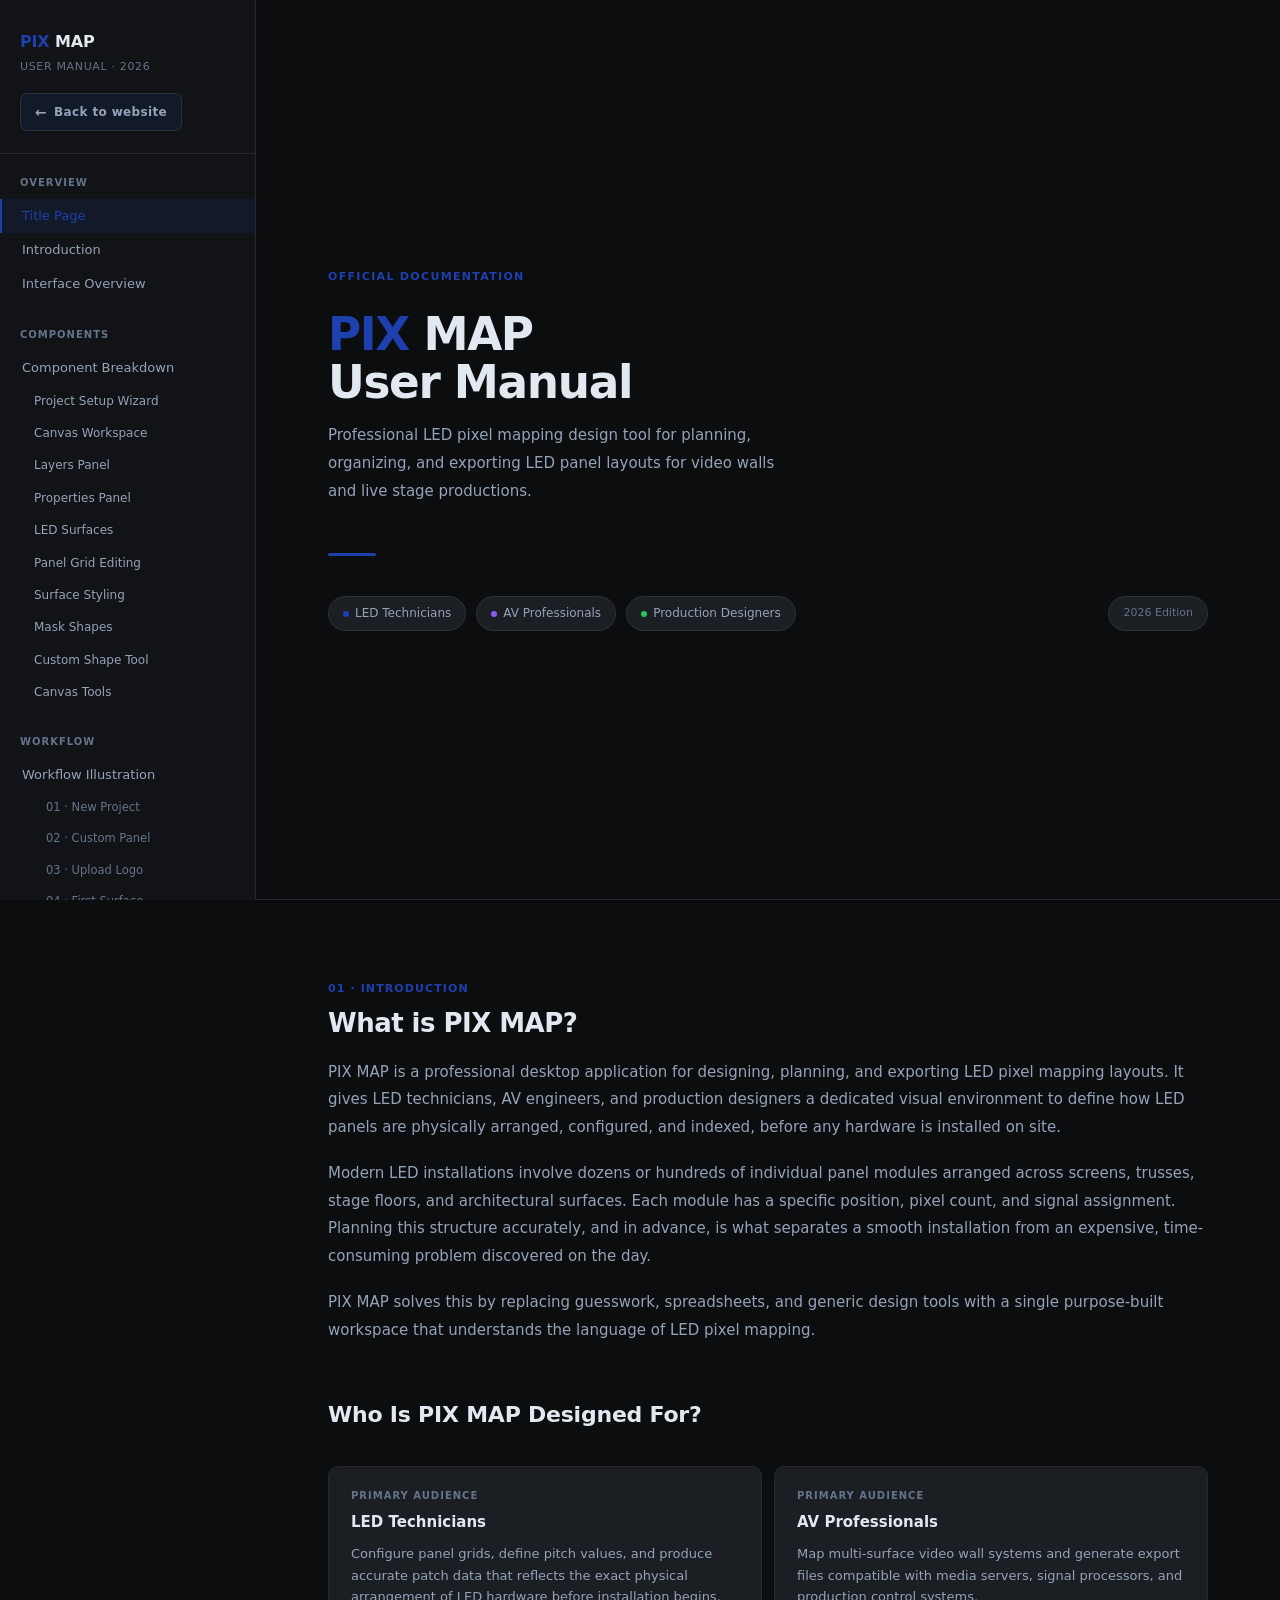
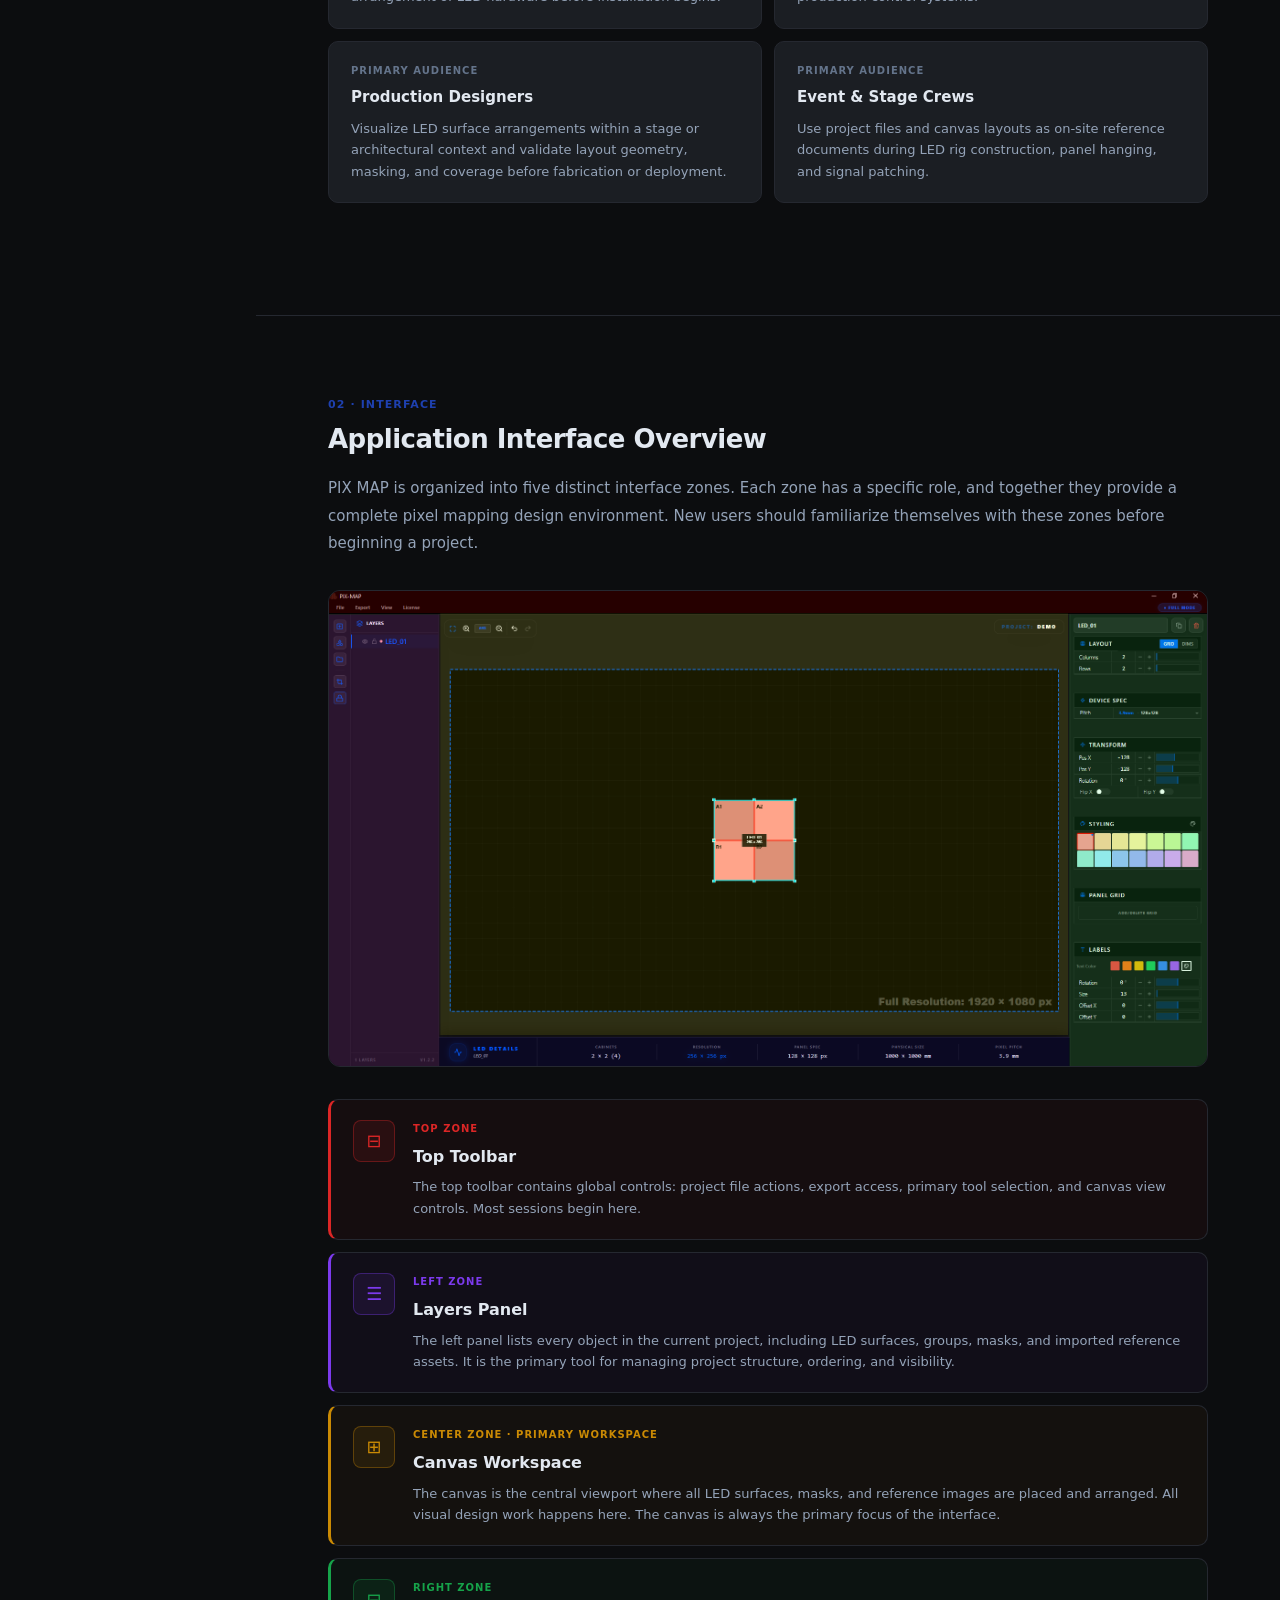
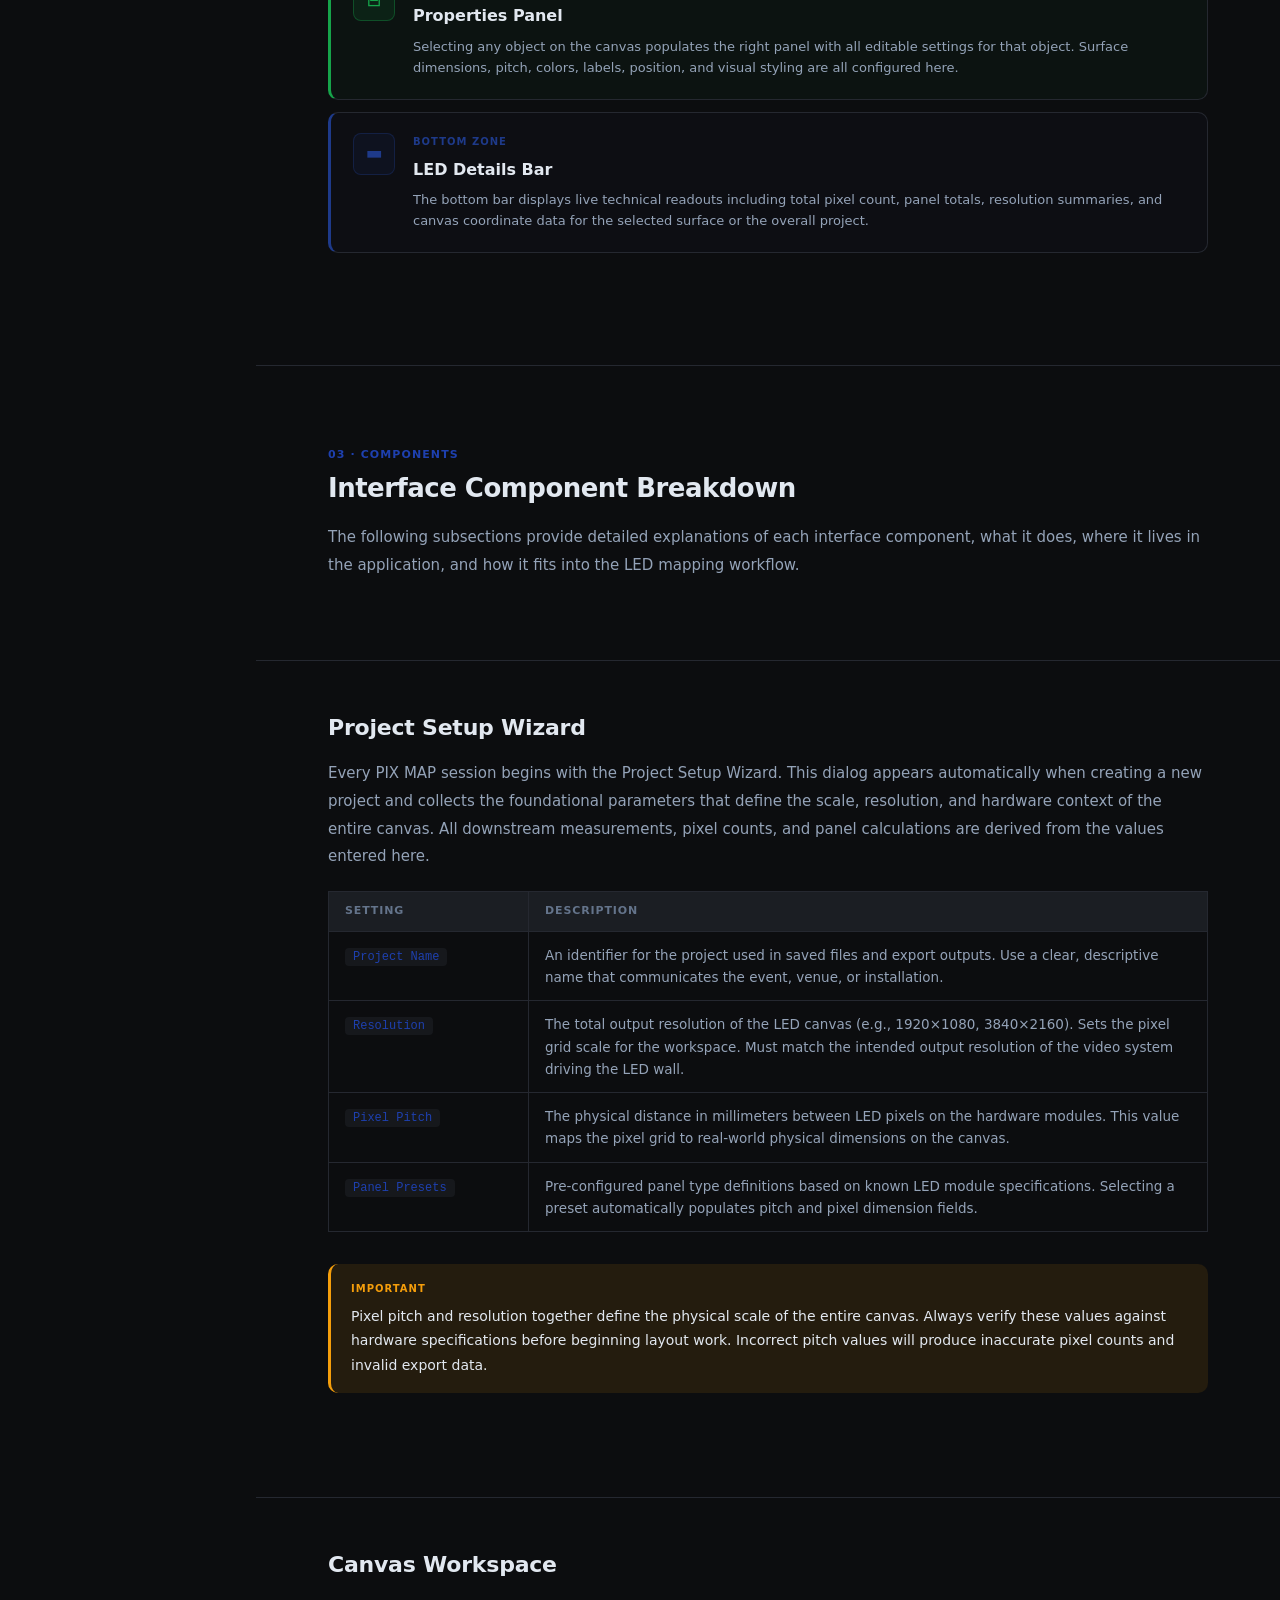
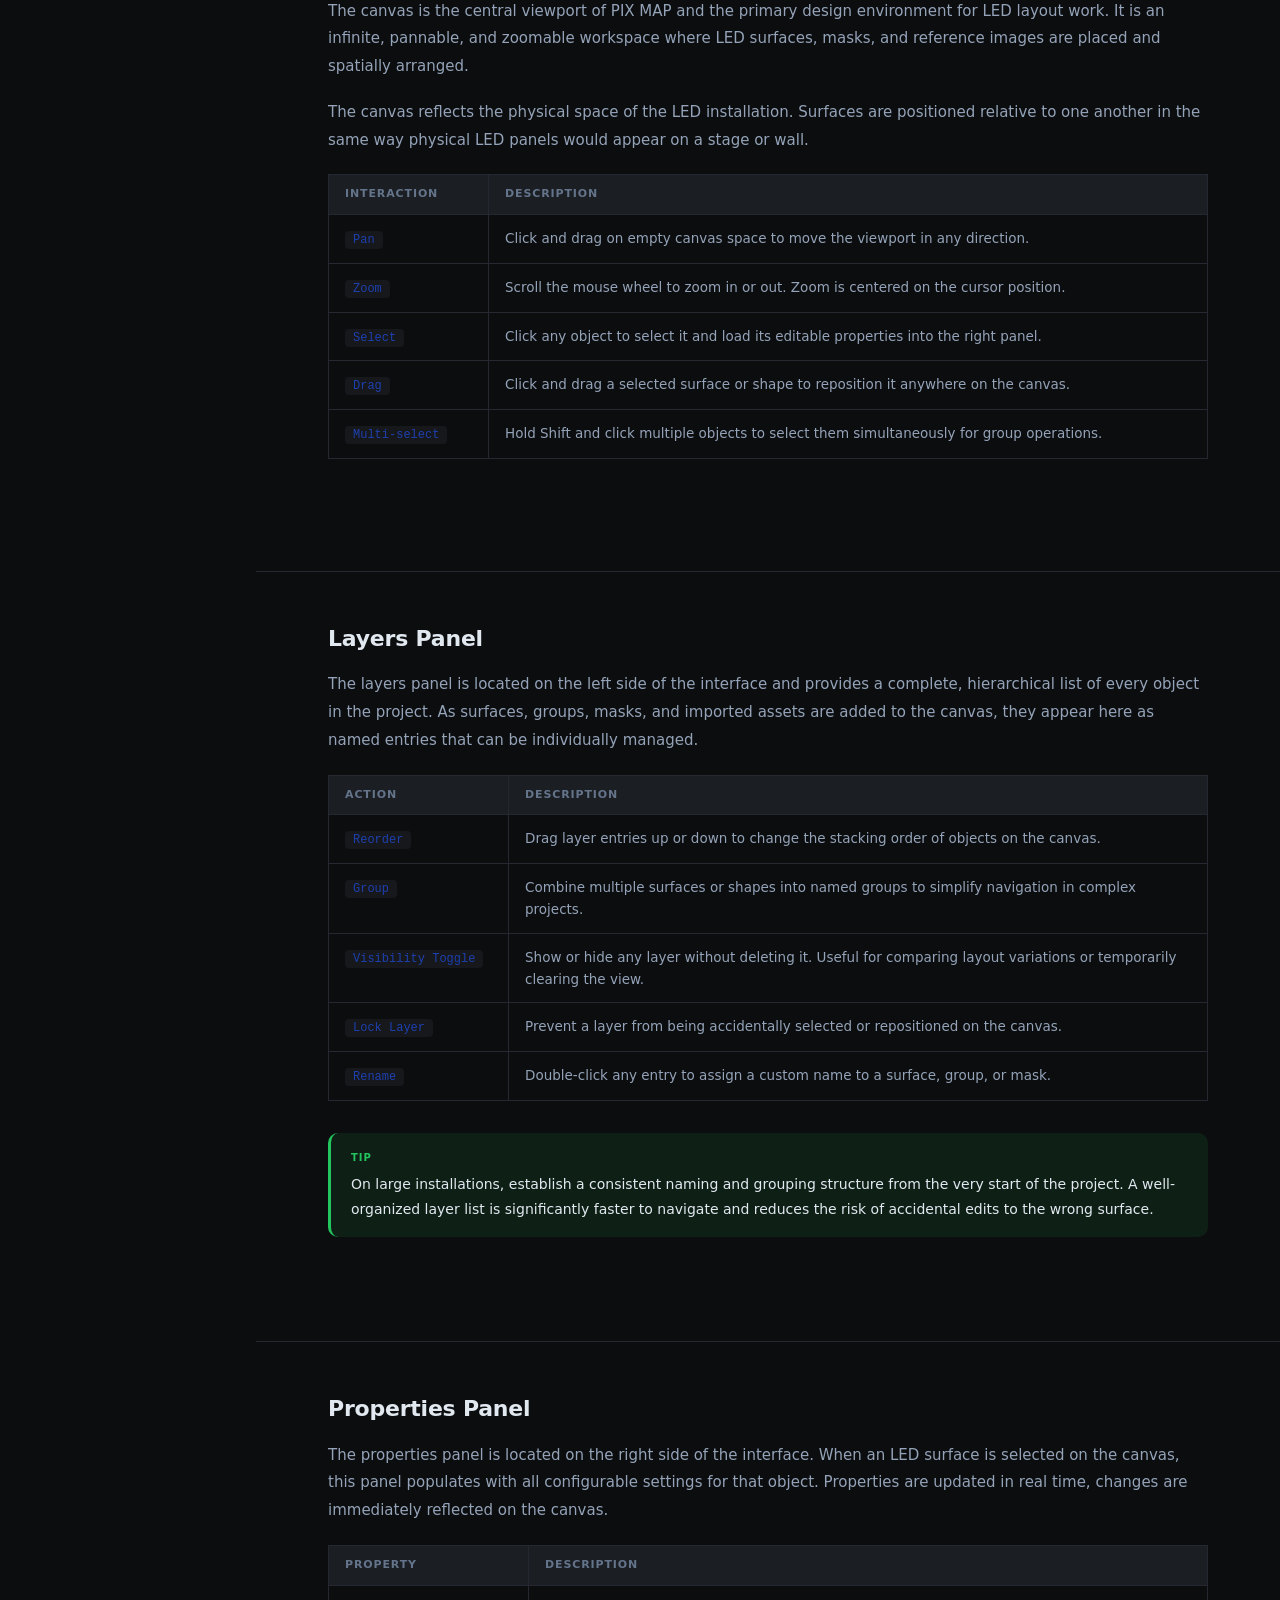
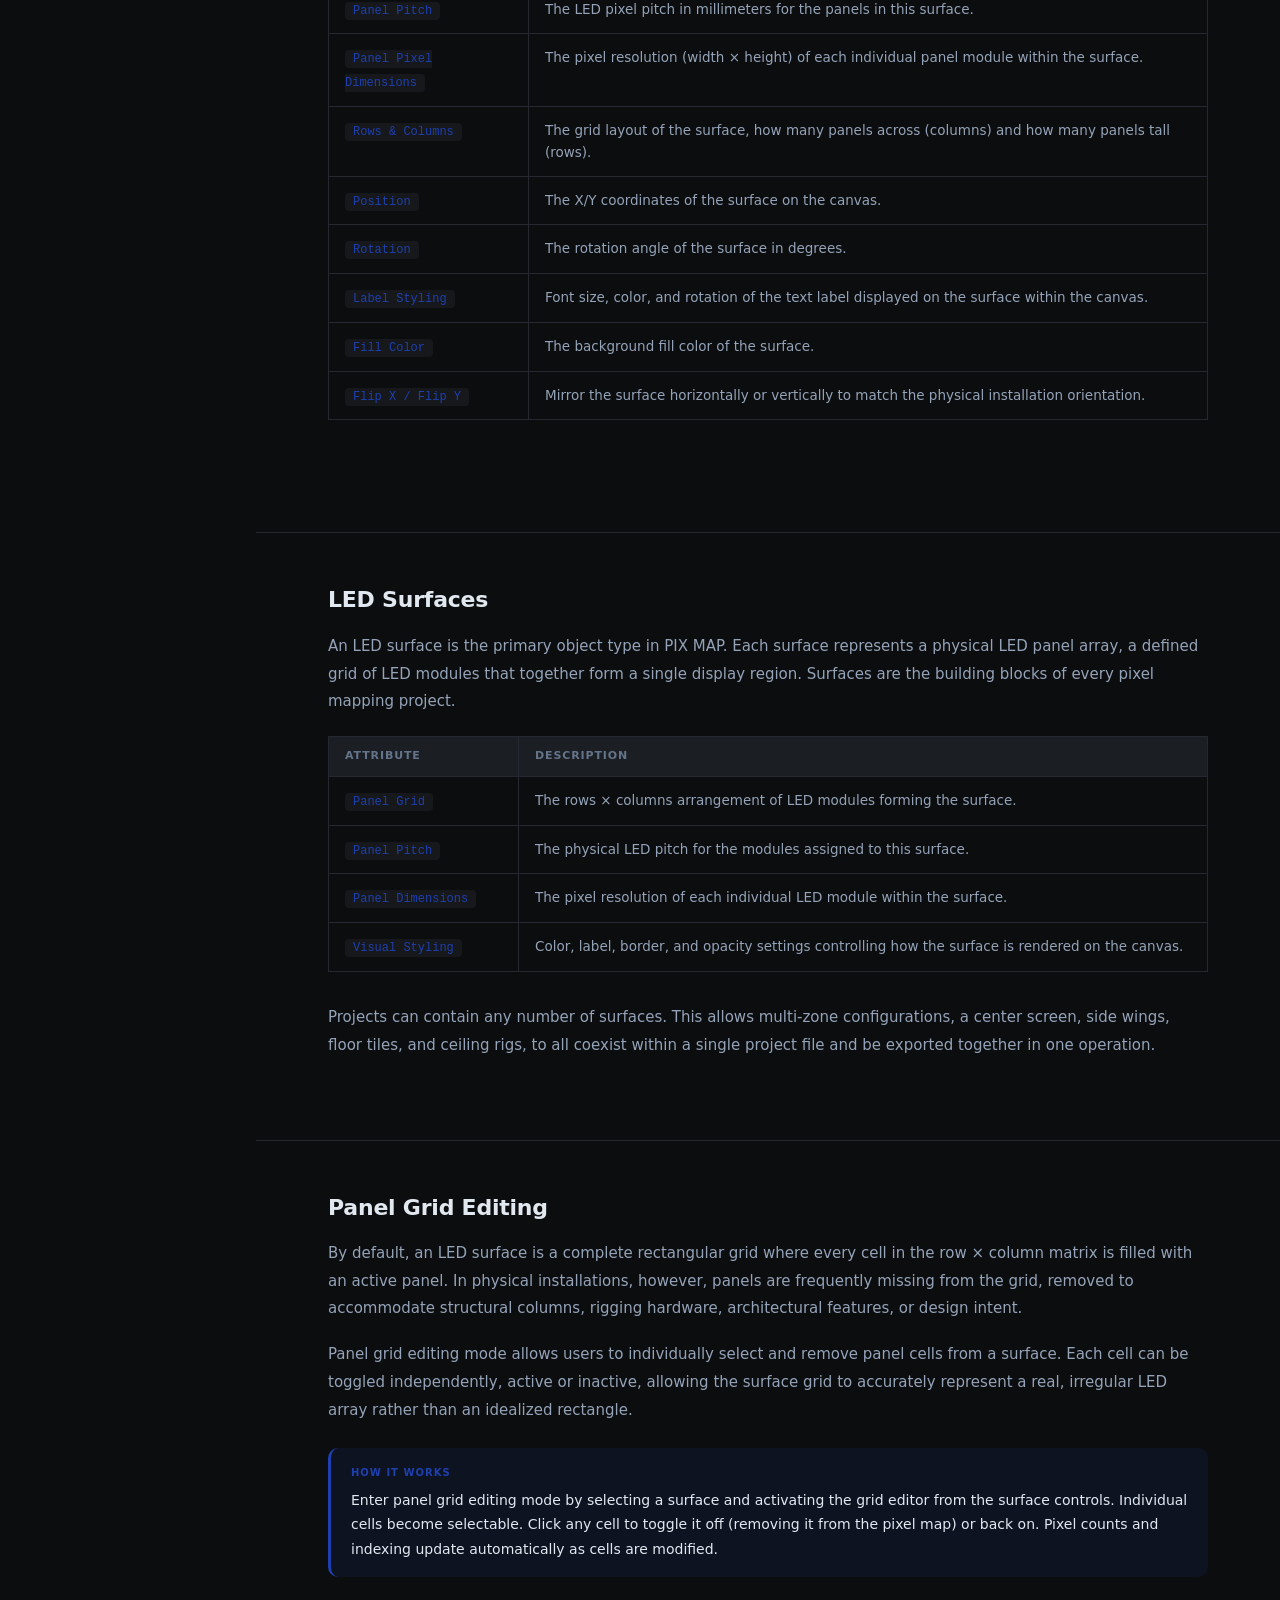
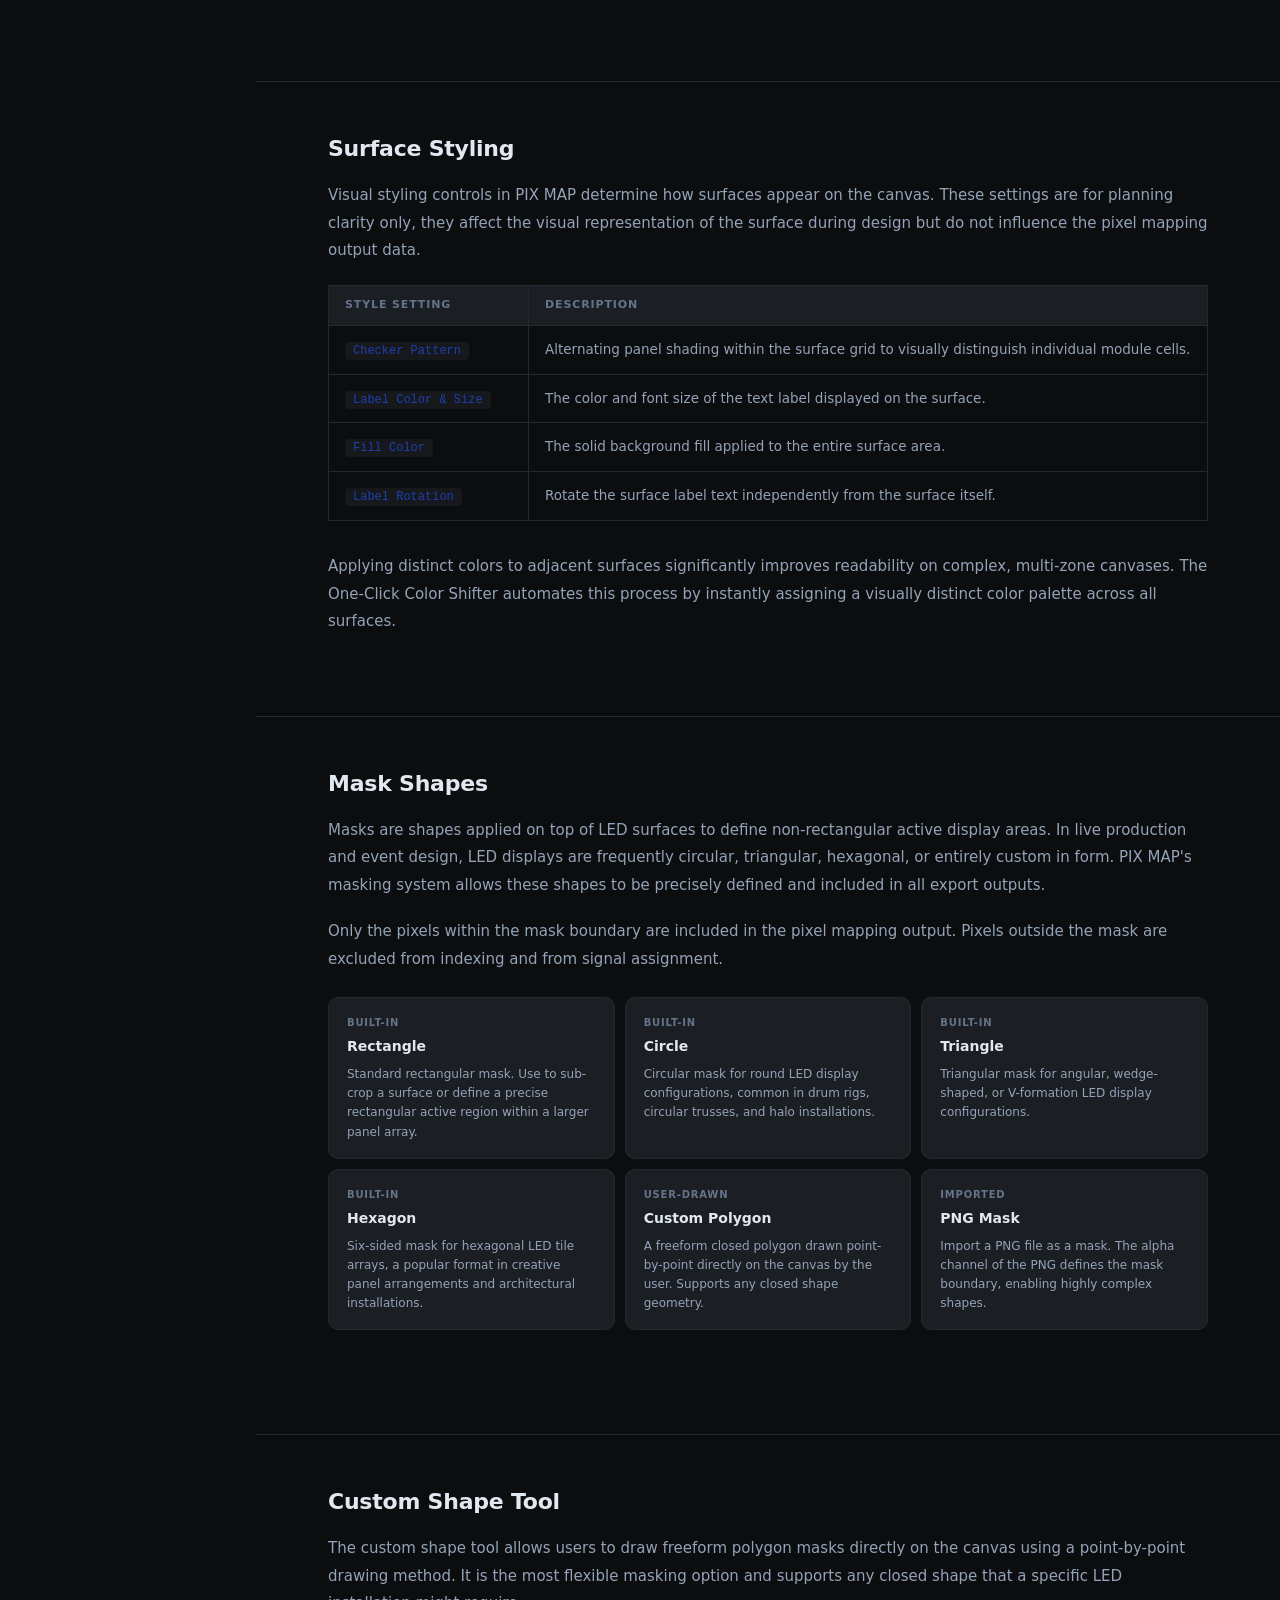
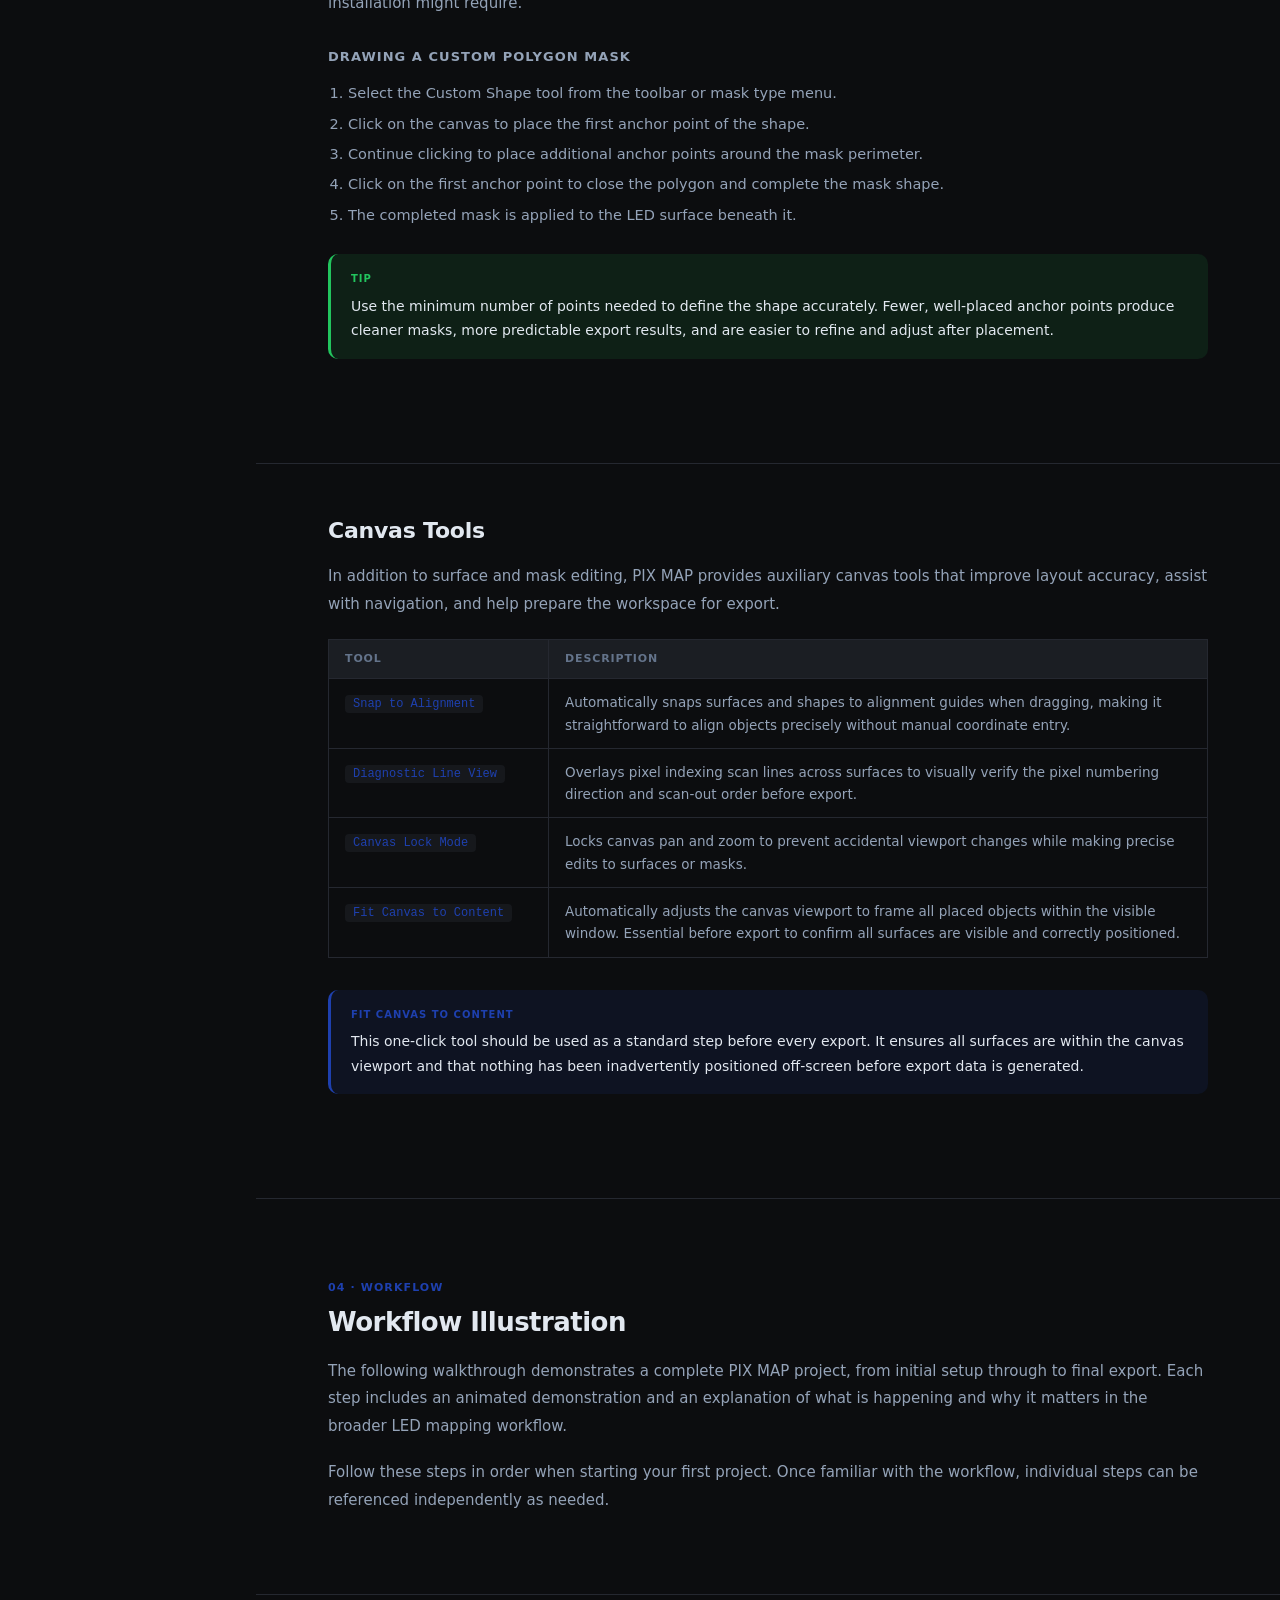
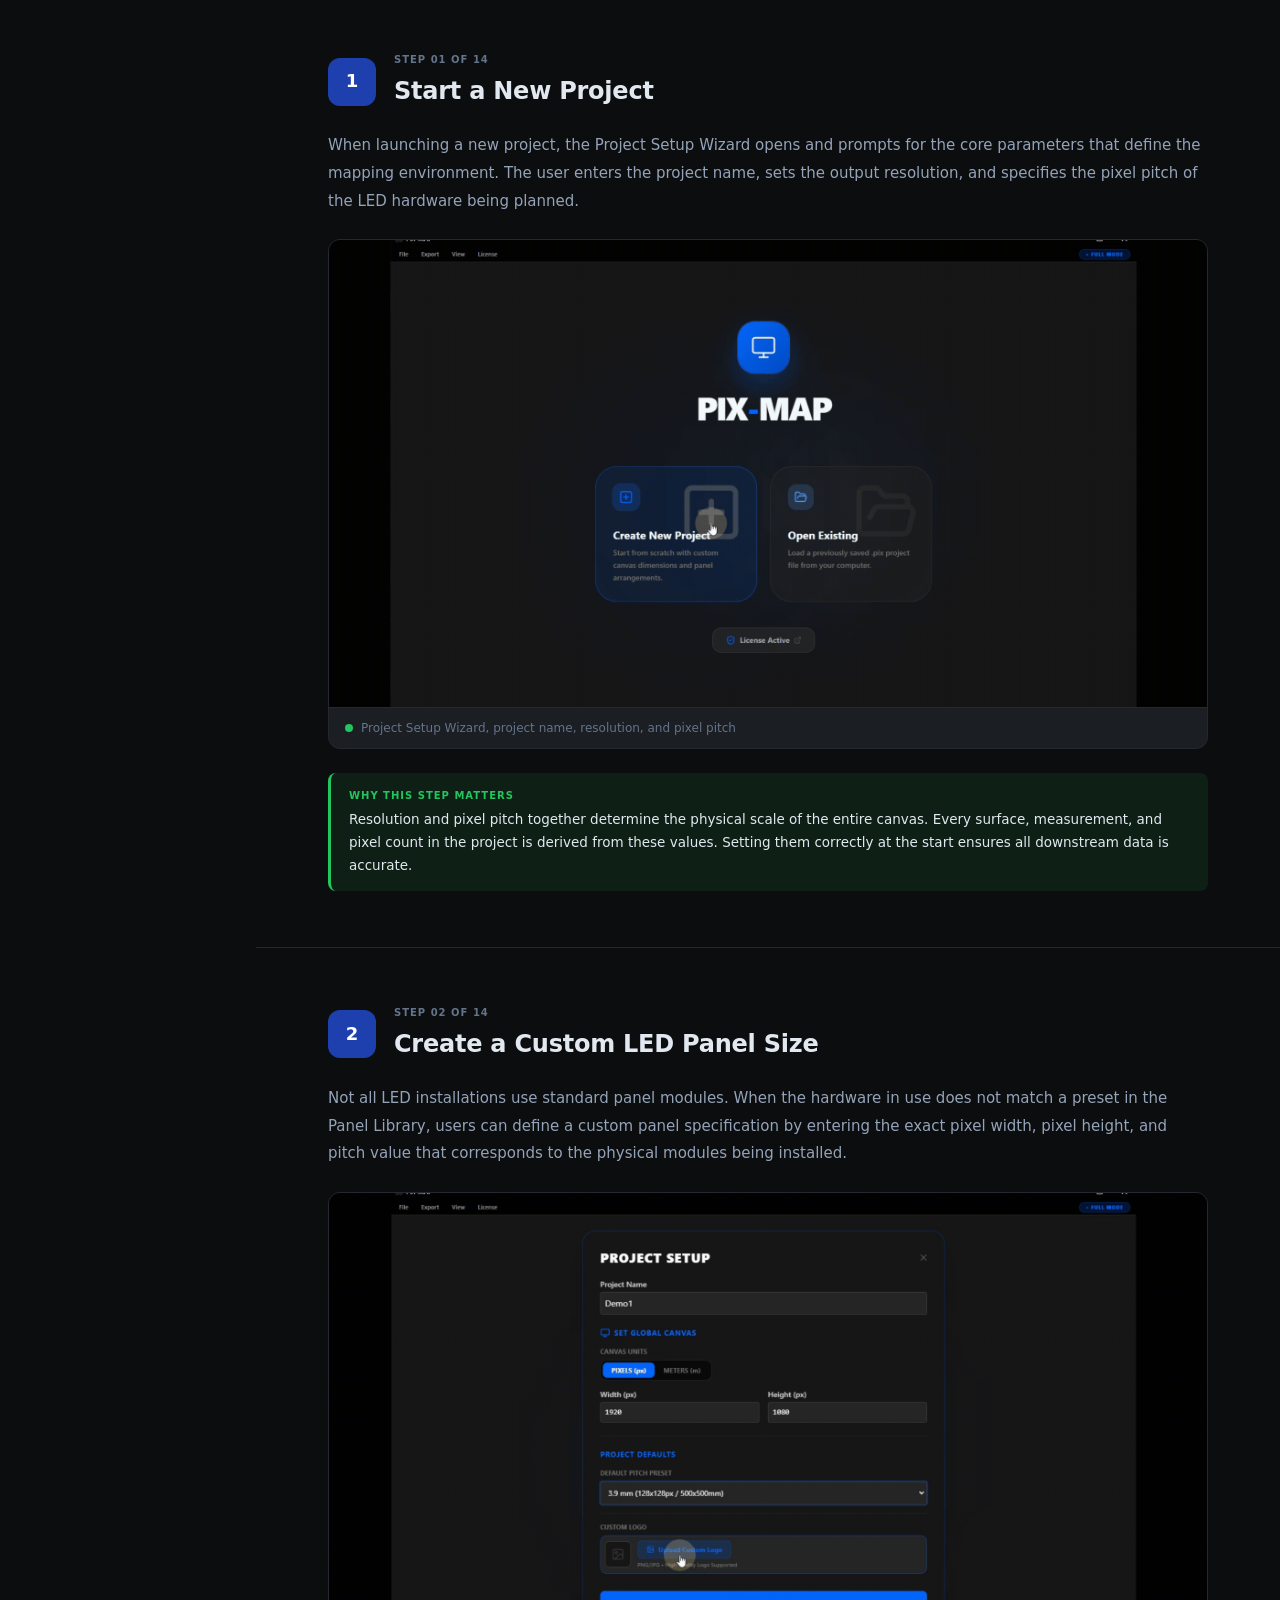
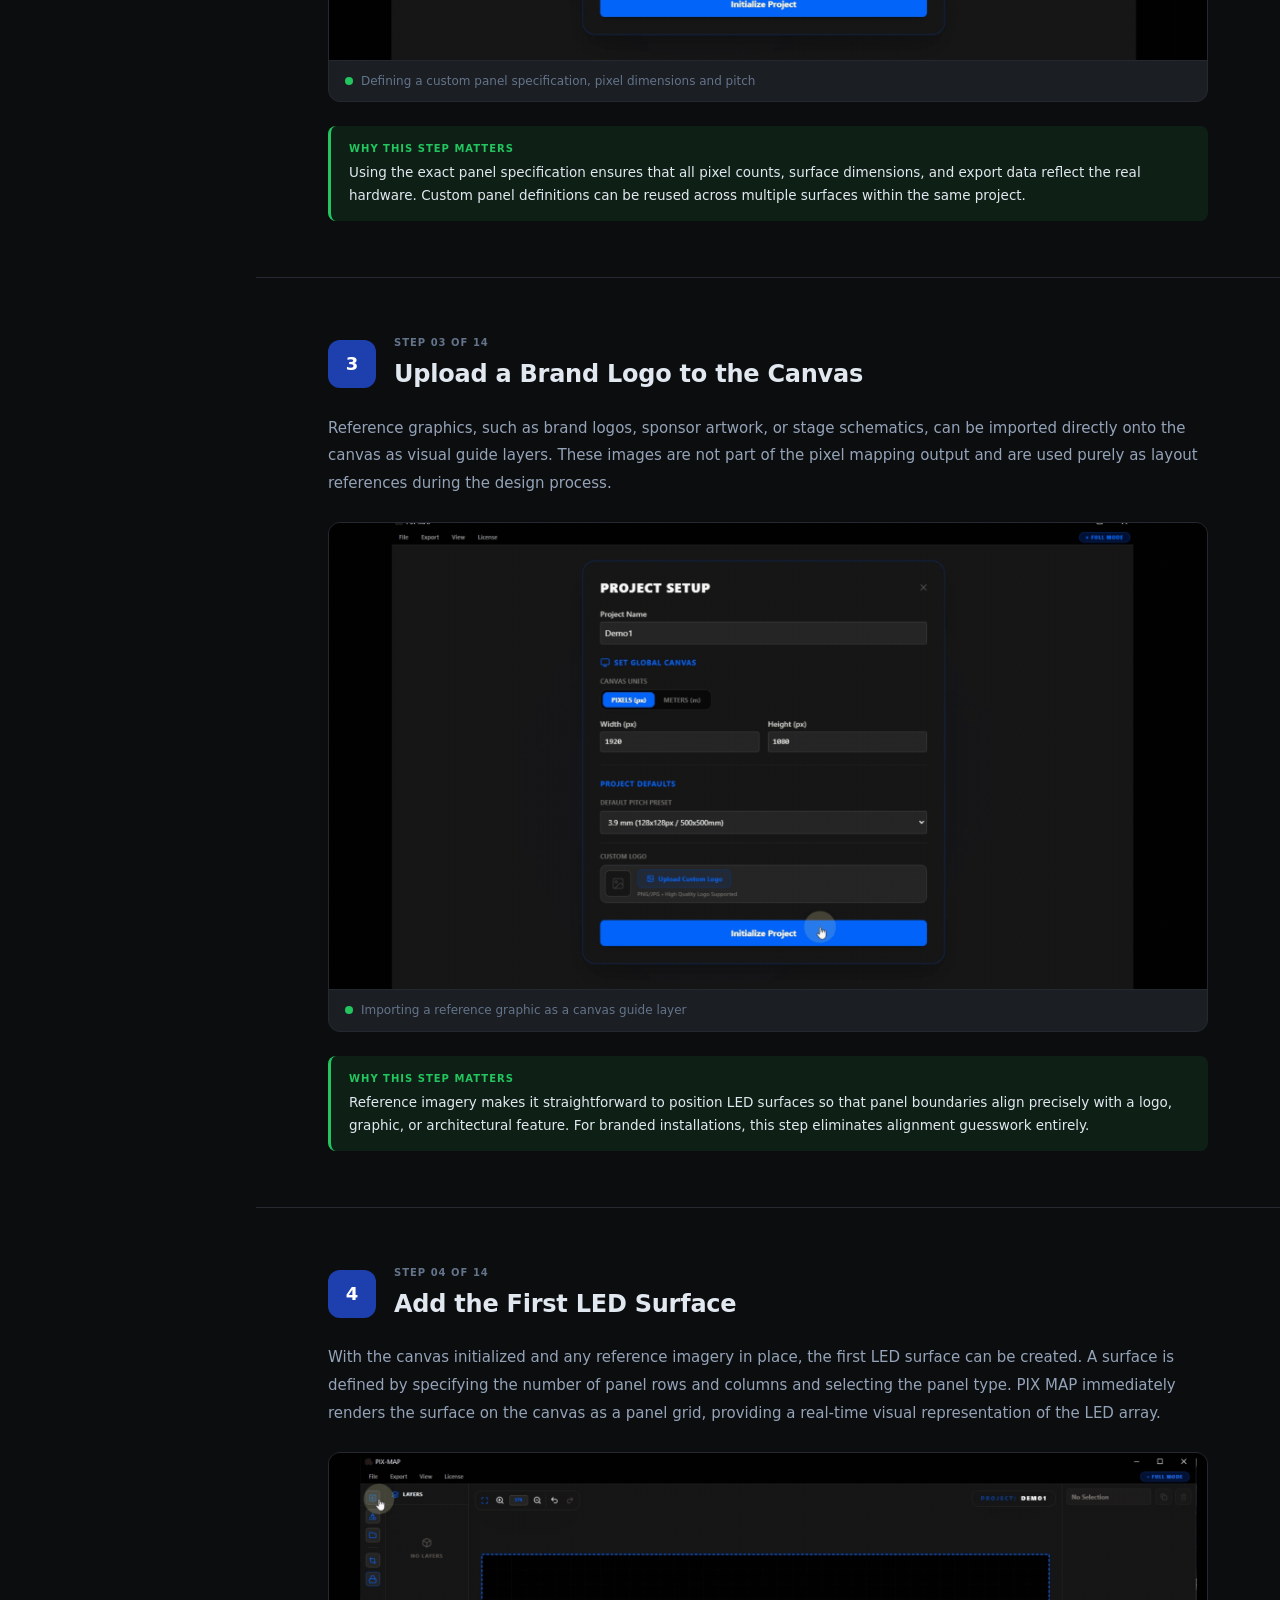
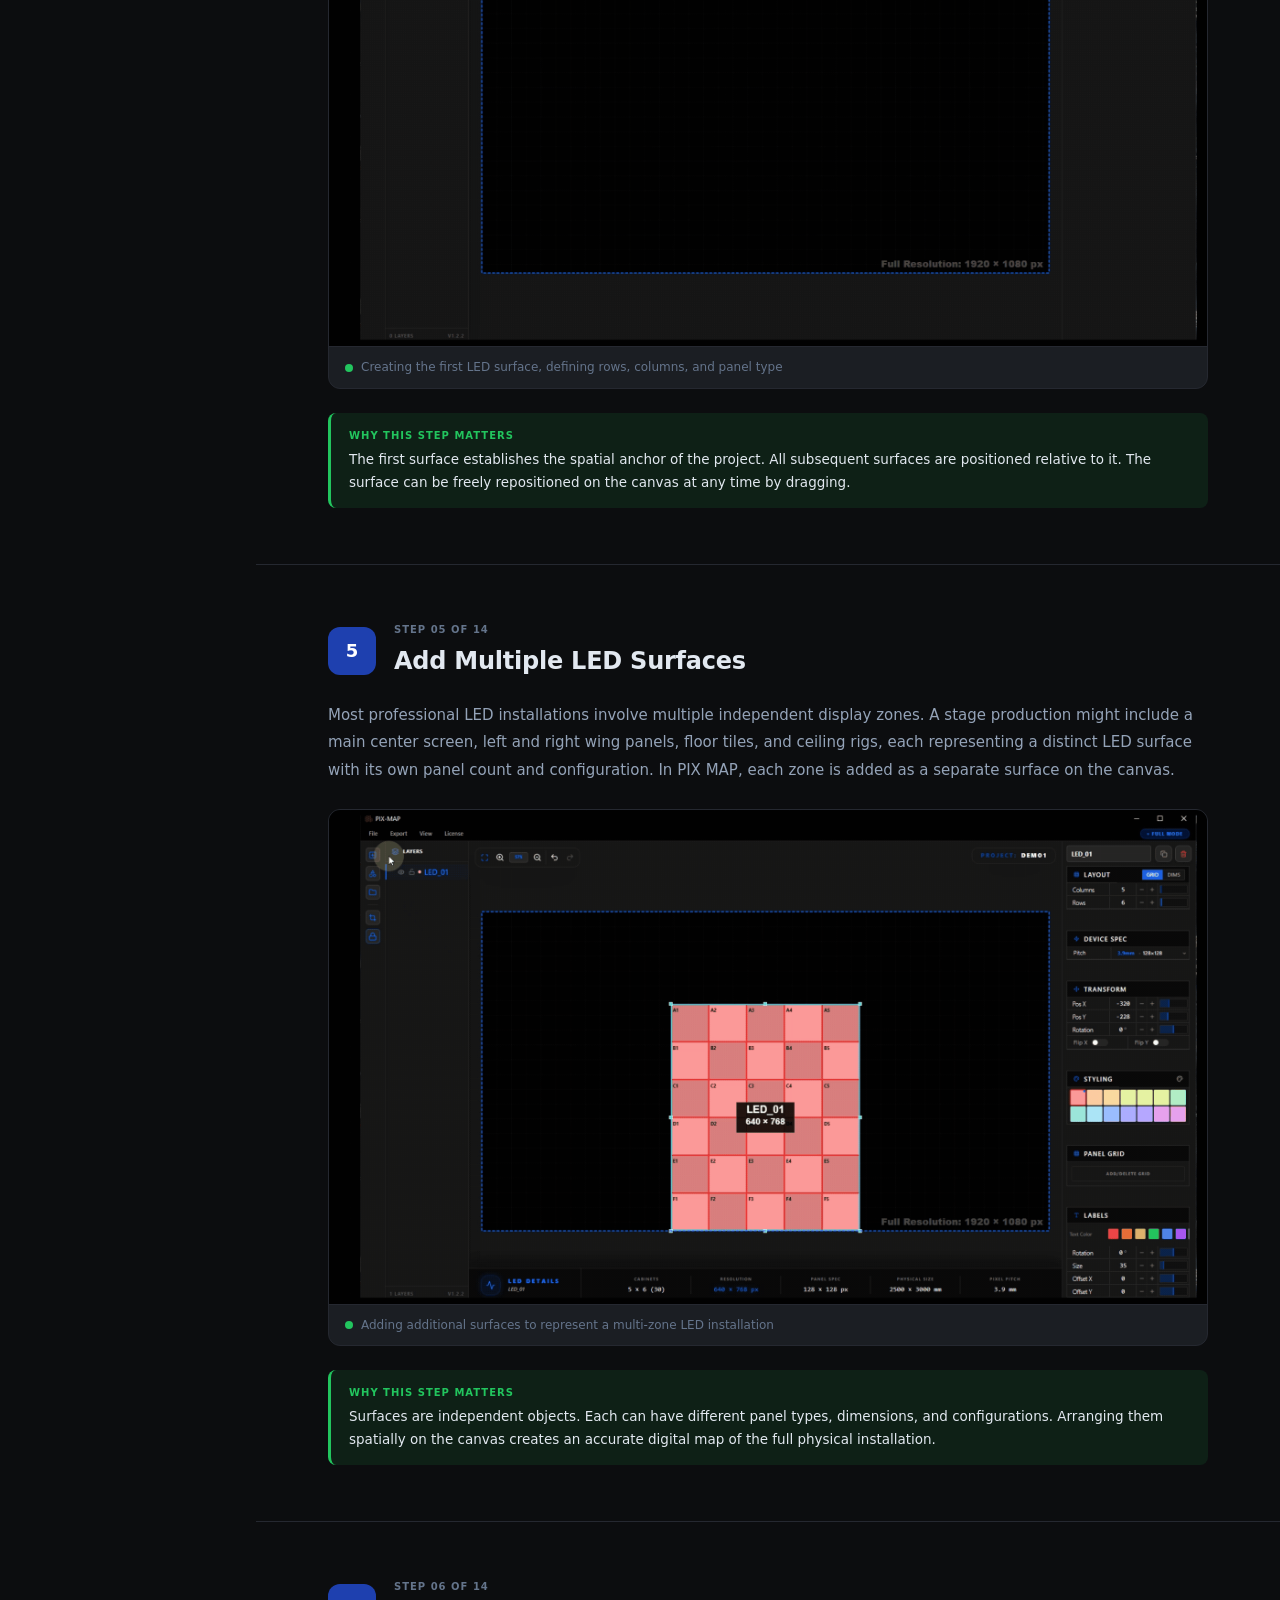
==== pages/manual/index.html @ 854cd610 "Upload pixmap website" ====
<!DOCTYPE html>
<html lang="en">
<head>
<meta charset="UTF-8" />
<meta name="viewport" content="width=device-width, initial-scale=1.0" />
<title>PIX MAP User Manual</title>
<style>

/* =============================================================
   TOKENS
   ============================================================= */
:root {
  --bg:        #0c0d0f;
  --bg2:       #111316;
  --bg3:       #16181c;
  --card:      #1b1e23;
  --border:    #252830;
  --border2:   #2e323b;
  --accent:    #1e40af;
  --accent-lo: rgba(30,64,175,.12);
  --accent-mid:rgba(30,64,175,.3);
  --green:     #22c55e;
  --green-lo:  rgba(34,197,94,.1);
  --amber:     #f59e0b;
  --amber-lo:  rgba(245,158,11,.1);
  --purple:    #8b5cf6;
  --purple-lo: rgba(139,92,246,.1);
  --text:      #e2e8f0;
  --text2:     #94a3b8;
  --text3:     #64748b;
  --radius:    10px;
  --nav-w:     256px;
  --font:      'Inter', 'Segoe UI', system-ui, sans-serif;
  --mono:      'JetBrains Mono', 'Fira Code', monospace;
}

/* =============================================================
   RESET
   ============================================================= */
*, *::before, *::after { box-sizing: border-box; margin: 0; padding: 0; }
html { scroll-behavior: smooth; font-size: 16px; }
body {
  font-family: var(--font);
  background: var(--bg);
  color: var(--text);
  line-height: 1.7;
  display: flex;
}
img { display: block; max-width: 100%; }
a  { color: var(--accent); text-decoration: none; }
a:hover { text-decoration: underline; }

/* =============================================================
   SIDEBAR
   ============================================================= */
#nav {
  position: fixed;
  inset: 0 auto 0 0;
  width: var(--nav-w);
  background: var(--bg2);
  border-right: 1px solid var(--border);
  overflow-y: auto;
  z-index: 50;
  display: flex;
  flex-direction: column;
  padding-bottom: 32px;
}
#nav::-webkit-scrollbar { width: 3px; }
#nav::-webkit-scrollbar-thumb { background: var(--border2); border-radius: 2px; }

.nav-header {
  padding: 28px 20px 22px;
  border-bottom: 1px solid var(--border);
}
.nav-header .logo {
  font-size: 16px;
  font-weight: 700;
  letter-spacing: -.01em;
  color: var(--text);
}
.nav-header .logo span { color: var(--accent); }
.nav-header .version {
  font-size: 11px;
  color: var(--text3);
  margin-top: 3px;
  letter-spacing: .06em;
  text-transform: uppercase;
}
.nav-header a.logo { text-decoration: none; display: inline-block; }
.back-to-site {
  display: inline-flex;
  align-items: center;
  gap: 7px;
  margin-top: 16px;
  padding: 8px 14px;
  font-size: 12px;
  font-weight: 600;
  letter-spacing: .03em;
  color: var(--text2);
  text-decoration: none;
  background: var(--accent-lo);
  border: 1px solid var(--border2);
  border-radius: 7px;
  transition: color .2s ease, background .2s ease, border-color .2s ease;
}
.back-to-site:hover {
  color: var(--text);
  background: var(--accent-mid);
  border-color: var(--accent);
}
.back-to-site .arrow { font-size: 14px; line-height: 1; }

.nav-section { padding: 20px 0 4px; }
.nav-section-title {
  padding: 0 20px 8px;
  font-size: 10px;
  font-weight: 700;
  letter-spacing: .1em;
  text-transform: uppercase;
  color: var(--text3);
}
.nav-item {
  display: block;
  padding: 6px 20px;
  font-size: 13px;
  color: var(--text2);
  border-left: 2px solid transparent;
  transition: color .12s, border-color .12s, background .12s;
  cursor: pointer;
}
.nav-item:hover  { color: var(--text); background: rgba(255,255,255,.03); }
.nav-item.active { color: var(--accent); border-left-color: var(--accent); background: var(--accent-lo); }
.nav-item.sub    { padding-left: 32px; font-size: 12px; }
.nav-item.sub2   { padding-left: 44px; font-size: 11.5px; color: var(--text3); }
.nav-item.sub2.active { color: var(--accent); }

/* =============================================================
   MAIN
   ============================================================= */
#page {
  margin-left: var(--nav-w);
  flex: 1;
  min-height: 100vh;
}

/* =============================================================
   COVER
   ============================================================= */
#cover {
  min-height: 100vh;
  display: flex;
  flex-direction: column;
  justify-content: center;
  padding: 80px 72px;
  border-bottom: 1px solid var(--border);
  background: var(--bg);
  position: relative;
  overflow: hidden;
}

/* cover has no decorative overlay */
#cover::before {
  display: none;
}

.cover-eyebrow {
  font-size: 11px;
  font-weight: 700;
  letter-spacing: .12em;
  text-transform: uppercase;
  color: var(--accent);
  margin-bottom: 24px;
  position: relative;
}
.cover-title {
  font-size: clamp(40px, 3.542vw, 84px); /* 68px at 1920, scales 1366→4K */
  font-weight: 800;
  letter-spacing: -.03em;
  line-height: 1.05;
  color: var(--text);
  margin-bottom: 6px;
  position: relative;
}
.cover-title .highlight {
  color: var(--accent);
}
.cover-subtitle {
  font-size: clamp(15px, 1.042vw, 24px); /* 20px at 1920 */
  font-weight: 500;
  color: var(--text2);
  margin-bottom: 48px;
  position: relative;
}
.cover-rule {
  width: 48px;
  height: 3px;
  border-radius: 2px;
  background: var(--accent);
  margin-bottom: 40px;
  position: relative;
}
.cover-pills {
  display: flex;
  gap: 10px;
  flex-wrap: wrap;
  position: relative;
}
.pill {
  display: inline-flex;
  align-items: center;
  gap: 6px;
  font-size: 12px;
  font-weight: 500;
  padding: 6px 14px;
  border-radius: 100px;
  background: var(--card);
  border: 1px solid var(--border2);
  color: var(--text2);
}
.pill .dot {
  width: 6px;
  height: 6px;
  border-radius: 50%;
  background: var(--accent);
}

/* =============================================================
   CONTENT SECTIONS
   ============================================================= */
.section {
  padding: 80px 72px;
  border-bottom: 1px solid var(--border);
}
.section:last-child { border-bottom: none; }

/* labels above headings */
.eyebrow {
  font-size: 11px;
  font-weight: 700;
  letter-spacing: .1em;
  text-transform: uppercase;
  color: var(--accent);
  margin-bottom: 10px;
}

h2 {
  font-size: clamp(26px, 1.979vw, 46px); /* 38px at 1920 */
  font-weight: 800;
  letter-spacing: -.02em;
  color: var(--text);
  margin-bottom: 20px;
  line-height: 1.15;
}
h3 {
  font-size: 22px;
  font-weight: 700;
  color: var(--text);
  margin: 52px 0 14px;
  letter-spacing: -.01em;
}
h3:first-child { margin-top: 0; }
h4 {
  font-size: 13px;
  font-weight: 700;
  color: var(--text2);
  text-transform: uppercase;
  letter-spacing: .08em;
  margin: 28px 0 10px;
}

p {
  font-size: 15px;
  color: var(--text2);
  line-height: 1.85;
  margin-bottom: 18px;
}
p:last-child { margin-bottom: 0; }

/* =============================================================
   COMPONENTS
   ============================================================= */

/* --- callouts --- */
.callout {
  border-radius: var(--radius);
  padding: 16px 20px;
  margin: 24px 0;
  font-size: 14px;
  line-height: 1.75;
  color: var(--text);
  position: relative;
}
.callout.info   { background: var(--accent-lo); border-left: 3px solid var(--accent); }
.callout.tip    { background: var(--green-lo);  border-left: 3px solid var(--green); }
.callout.warn   { background: var(--amber-lo);  border-left: 3px solid var(--amber); }
.callout-label  {
  font-size: 10px;
  font-weight: 700;
  text-transform: uppercase;
  letter-spacing: .1em;
  margin-bottom: 6px;
}
.callout.info .callout-label  { color: var(--accent); }
.callout.tip  .callout-label  { color: var(--green); }
.callout.warn .callout-label  { color: var(--amber); }

/* --- interface zone cards --- */
.zone-grid {
  display: grid;
  grid-template-columns: 1fr 1fr;
  gap: 12px;
  margin: 32px 0;
}
.zone-card {
  background: var(--card);
  border: 1px solid var(--border);
  border-radius: var(--radius);
  padding: 20px 22px;
  transition: border-color .2s;
}
.zone-card:hover { border-color: var(--border2); }
.zone-card .zc-zone {
  font-size: 10px;
  font-weight: 700;
  letter-spacing: .1em;
  text-transform: uppercase;
  color: var(--text3);
  margin-bottom: 6px;
}
.zone-card .zc-name {
  font-size: 15px;
  font-weight: 700;
  color: var(--text);
  margin-bottom: 8px;
}
.zone-card .zc-desc {
  font-size: 13px;
  color: var(--text2);
  line-height: 1.65;
  max-width: none;
  margin: 0;
}
.zone-card.accent { border-color: var(--accent-mid); background: var(--accent-lo); }
.zone-card.accent .zc-zone { color: var(--accent); }

/* --- property table --- */
.ptable {
  width: 100%;
  border-collapse: collapse;
  margin: 20px 0 32px;
}
.ptable th {
  text-align: left;
  font-size: 11px;
  font-weight: 700;
  text-transform: uppercase;
  letter-spacing: .08em;
  color: var(--text3);
  padding: 10px 16px;
  background: var(--card);
  border: 1px solid var(--border);
}
.ptable td {
  padding: 12px 16px;
  border: 1px solid var(--border);
  font-size: 13.5px;
  color: var(--text2);
  vertical-align: top;
  line-height: 1.65;
}
.ptable tr:hover td { background: rgba(255,255,255,.015); }
.ptable code {
  font-family: var(--mono);
  font-size: 12px;
  background: var(--bg3);
  color: var(--accent);
  padding: 2px 8px;
  border-radius: 4px;
}

/* --- mask grid --- */
.mask-grid {
  display: grid;
  grid-template-columns: repeat(3, 1fr);
  gap: 10px;
  margin: 24px 0;
}
.mask-card {
  background: var(--card);
  border: 1px solid var(--border);
  border-radius: var(--radius);
  padding: 16px 18px;
}
.mask-card .mk-type {
  font-size: 10px;
  font-weight: 700;
  text-transform: uppercase;
  letter-spacing: .08em;
  color: var(--text3);
  margin-bottom: 4px;
}
.mask-card .mk-name {
  font-size: 14px;
  font-weight: 700;
  color: var(--text);
  margin-bottom: 6px;
}
.mask-card .mk-desc {
  font-size: 12px;
  color: var(--text2);
  line-height: 1.6;
}

/* =============================================================
   WORKFLOW
   ============================================================= */
#workflow-steps { padding-top: 0; }

.step-block {
  padding: 56px 72px;
  border-bottom: 1px solid var(--border);
}
.step-block:last-child { border-bottom: none; }

.step-head {
  display: flex;
  align-items: center;
  gap: 18px;
  margin-bottom: 20px;
}
.step-num {
  width: 48px;
  height: 48px;
  border-radius: 12px;
  background: var(--accent);
  display: flex;
  align-items: center;
  justify-content: center;
  font-size: 18px;
  font-weight: 800;
  color: #fff;
  flex-shrink: 0;
}
.step-info .step-tag {
  font-size: 10px;
  font-weight: 700;
  text-transform: uppercase;
  letter-spacing: .1em;
  color: var(--text3);
  margin-bottom: 3px;
}
.step-info h3 {
  font-size: 24px;
  font-weight: 800;
  color: var(--text);
  margin: 0;
  letter-spacing: -.01em;
}

/* GIF container */
.gif-wrap {
  margin: 24px 0;
  width: 100%;
  border-radius: 12px;
  overflow: hidden;
  border: 1px solid var(--border);
  background: var(--card);
}
.gif-wrap img {
  width: 100%;
  display: block;
}
.gif-bar {
  display: flex;
  align-items: center;
  gap: 8px;
  padding: 10px 16px;
  border-top: 1px solid var(--border);
  font-size: 12px;
  color: var(--text3);
}
.gif-bar::before {
  content: '';
  width: 8px;
  height: 8px;
  border-radius: 50%;
  background: var(--green);
  flex-shrink: 0;
}

/* step body text */
.step-body p {
  font-size: 15px;
  color: var(--text2);
  margin-bottom: 14px;
}
.step-why {
  margin-top: 20px;
  padding: 14px 18px;
  border-radius: 8px;
  background: var(--green-lo);
  border-left: 3px solid var(--green);
  font-size: 13.5px;
  color: var(--text);
}
.step-why strong {
  display: block;
  font-size: 10px;
  font-weight: 700;
  text-transform: uppercase;
  letter-spacing: .1em;
  color: var(--green);
  margin-bottom: 4px;
}

/* export mode table */
.export-table {
  width: 100%;
  border-collapse: collapse;
  margin: 20px 0;
  font-size: 14px;
}
.export-table th {
  text-align: left;
  padding: 10px 16px;
  background: var(--card);
  border: 1px solid var(--border);
  font-size: 11px;
  font-weight: 700;
  text-transform: uppercase;
  letter-spacing: .08em;
  color: var(--text3);
}
.export-table td {
  padding: 12px 16px;
  border: 1px solid var(--border);
  color: var(--text2);
  vertical-align: top;
  line-height: 1.6;
}
.export-table tr:hover td { background: rgba(255,255,255,.015); }
.export-table code {
  font-family: var(--mono);
  font-size: 12px;
  background: var(--bg3);
  color: var(--accent);
  padding: 2px 8px;
  border-radius: 4px;
}

/* =============================================================
   BEST PRACTICES
   ============================================================= */
.bp-list {
  list-style: none;
  margin: 28px 0 0;
}
.bp-list li {
  display: flex;
  gap: 16px;
  padding: 18px 22px;
  background: var(--card);
  border: 1px solid var(--border);
  border-radius: var(--radius);
  margin-bottom: 10px;
  transition: border-color .2s;
}
.bp-list li:hover { border-color: var(--border2); }
.bp-list .bp-icon {
  font-size: 20px;
  flex-shrink: 0;
  line-height: 1;
  padding-top: 1px;
}
.bp-list .bp-text strong {
  display: block;
  font-size: 14px;
  font-weight: 700;
  color: var(--text);
  margin-bottom: 4px;
}
.bp-list .bp-text span {
  font-size: 13.5px;
  color: var(--text2);
  line-height: 1.65;
}

/* =============================================================
   FOOTER
   ============================================================= */
.doc-footer {
  padding: 40px 72px;
  border-top: 1px solid var(--border);
  display: flex;
  justify-content: space-between;
  align-items: center;
  flex-wrap: wrap;
  gap: 12px;
}
.doc-footer .brand {
  font-size: 14px;
  font-weight: 700;
  color: var(--text2);
}
.doc-footer .brand span { color: var(--accent); }
.doc-footer .meta {
  font-size: 12px;
  color: var(--text3);
}

/* =============================================================
   SCROLLBAR
   ============================================================= */
::-webkit-scrollbar { width: 5px; }
::-webkit-scrollbar-track { background: var(--bg); }
::-webkit-scrollbar-thumb { background: var(--border2); border-radius: 3px; }

/* =============================================================
   RESPONSIVE
   ============================================================= */
@media (max-width: 860px) {
  #nav { display: none; }
  #page { margin-left: 0; }
  .section, .step-block, #cover { padding: 48px 28px; }
  .cover-title { font-size: 44px; }
  .zone-grid, .mask-grid { grid-template-columns: 1fr; }
  h2 { font-size: 28px; }
}

</style>
<link rel="stylesheet" href="../../css/responsive.css?v=20260626">
</head>
<body>

<!-- ══════════════════════════════════════════════
     SIDEBAR NAV
     ══════════════════════════════════════════════ -->
<nav id="nav">
  <div class="nav-header">
    <a class="logo" href="../../index.html"><span>PIX</span> MAP</a>
    <div class="version">User Manual · 2026</div>
    <a class="back-to-site" href="../../index.html"><span class="arrow">←</span> Back to website</a>
  </div>

  <div class="nav-section">
    <div class="nav-section-title">Overview</div>
    <a class="nav-item" href="#cover">Title Page</a>
    <a class="nav-item" href="#introduction">Introduction</a>
    <a class="nav-item" href="#interface-overview">Interface Overview</a>
  </div>

  <div class="nav-section">
    <div class="nav-section-title">Components</div>
    <a class="nav-item" href="#components">Component Breakdown</a>
    <a class="nav-item sub" href="#project-setup">Project Setup Wizard</a>
    <a class="nav-item sub" href="#canvas-workspace">Canvas Workspace</a>
    <a class="nav-item sub" href="#layers-panel">Layers Panel</a>
    <a class="nav-item sub" href="#properties-panel">Properties Panel</a>
    <a class="nav-item sub" href="#led-surfaces">LED Surfaces</a>
    <a class="nav-item sub" href="#panel-grid">Panel Grid Editing</a>
    <a class="nav-item sub" href="#surface-styling">Surface Styling</a>
    <a class="nav-item sub" href="#masks">Mask Shapes</a>
    <a class="nav-item sub" href="#custom-shape">Custom Shape Tool</a>
    <a class="nav-item sub" href="#canvas-tools">Canvas Tools</a>
  </div>

  <div class="nav-section">
    <div class="nav-section-title">Workflow</div>
    <a class="nav-item" href="#workflow">Workflow Illustration</a>
    <a class="nav-item sub2" href="#s1">01 · New Project</a>
    <a class="nav-item sub2" href="#s2">02 · Custom Panel</a>
    <a class="nav-item sub2" href="#s3">03 · Upload Logo</a>
    <a class="nav-item sub2" href="#s4">04 · First Surface</a>
    <a class="nav-item sub2" href="#s5">05 · Multi-Surface</a>
    <a class="nav-item sub2" href="#s6">06 · Name Surfaces</a>
    <a class="nav-item sub2" href="#s7">07 · Color Shifter</a>
    <a class="nav-item sub2" href="#s8">08 · Grid Edit</a>
    <a class="nav-item sub2" href="#s9">09 · Labels</a>
    <a class="nav-item sub2" href="#s10">10 · Fit Canvas</a>
    <a class="nav-item sub2" href="#s11">11 · Basic Masks</a>
    <a class="nav-item sub2" href="#s12">12 · Custom Masks</a>
    <a class="nav-item sub2" href="#s13">13 · PNG Mask</a>
    <a class="nav-item sub2" href="#s14">14 · Export</a>
  </div>

  <div class="nav-section">
    <div class="nav-section-title">Reference</div>
    <a class="nav-item" href="#best-practices">Best Practices</a>
  </div>
</nav>

<!-- ══════════════════════════════════════════════
     PAGE
     ══════════════════════════════════════════════ -->
<div id="page">

  <!-- ────────────────────────────────────────────
       COVER
       ──────────────────────────────────────────── -->
  <section id="cover" class="section" style="padding: 80px 72px; min-height: 100vh; justify-content: center; display: flex; flex-direction: column; border-bottom: 1px solid var(--border); background: var(--bg); position: relative; overflow: hidden;">
    <div style="position:relative;">
      <div class="cover-eyebrow">Official Documentation</div>
      <div class="cover-title">
        <span class="highlight">PIX</span><span style="color:var(--text);"> MAP</span><br />User Manual
      </div>
      <p class="cover-subtitle" style="margin-top:16px; max-width:none;">
        Professional LED pixel mapping design tool for planning,<br />
        organizing, and exporting LED panel layouts for video walls<br />
        and live stage productions.
      </p>
      <div class="cover-rule"></div>
      <div class="cover-pills">
        <div class="pill"><span class="dot"></span> LED Technicians</div>
        <div class="pill"><span class="dot" style="background:var(--purple)"></span> AV Professionals</div>
        <div class="pill"><span class="dot" style="background:var(--green)"></span> Production Designers</div>
        <div class="pill" style="margin-left:auto; border-color:var(--border2); color:var(--text3); font-size:11px;">2026 Edition</div>
      </div>
    </div>
  </section>

  <!-- ────────────────────────────────────────────
       INTRODUCTION
       ──────────────────────────────────────────── -->
  <section id="introduction" class="section">
    <div class="eyebrow">01 · Introduction</div>
    <h2>What is PIX MAP?</h2>

    <p>
      PIX MAP is a professional desktop application for designing, planning, and exporting
      LED pixel mapping layouts. It gives LED technicians, AV engineers, and production designers
      a dedicated visual environment to define how LED panels are physically arranged, configured,
      and indexed, before any hardware is installed on site.
    </p>
    <p>
      Modern LED installations involve dozens or hundreds of individual panel modules arranged
      across screens, trusses, stage floors, and architectural surfaces. Each module has a
      specific position, pixel count, and signal assignment. Planning this structure
      accurately, and in advance, is what separates a smooth installation from an
      expensive, time-consuming problem discovered on the day.
    </p>
    <p>
      PIX MAP solves this by replacing guesswork, spreadsheets, and generic design tools with a
      single purpose-built workspace that understands the language of LED pixel mapping.
    </p>

    <h3>Who Is PIX MAP Designed For?</h3>

    <div class="zone-grid">
      <div class="zone-card">
        <div class="zc-zone">Primary Audience</div>
        <div class="zc-name">LED Technicians</div>
        <p class="zc-desc">
          Configure panel grids, define pitch values, and produce accurate patch data that
          reflects the exact physical arrangement of LED hardware before installation begins.
        </p>
      </div>
      <div class="zone-card">
        <div class="zc-zone">Primary Audience</div>
        <div class="zc-name">AV Professionals</div>
        <p class="zc-desc">
          Map multi-surface video wall systems and generate export files compatible with
          media servers, signal processors, and production control systems.
        </p>
      </div>
      <div class="zone-card">
        <div class="zc-zone">Primary Audience</div>
        <div class="zc-name">Production Designers</div>
        <p class="zc-desc">
          Visualize LED surface arrangements within a stage or architectural context and
          validate layout geometry, masking, and coverage before fabrication or deployment.
        </p>
      </div>
      <div class="zone-card">
        <div class="zc-zone">Primary Audience</div>
        <div class="zc-name">Event & Stage Crews</div>
        <p class="zc-desc">
          Use project files and canvas layouts as on-site reference documents during LED
          rig construction, panel hanging, and signal patching.
        </p>
      </div>
    </div>

  </section>

  <!-- ────────────────────────────────────────────
       INTERFACE OVERVIEW
       ──────────────────────────────────────────── -->
  <section id="interface-overview" class="section">
    <div class="eyebrow">02 · Interface</div>
    <h2>Application Interface Overview</h2>
    <p>
      PIX MAP is organized into five distinct interface zones. Each zone has a specific role,
      and together they provide a complete pixel mapping design environment. New users should
      familiarize themselves with these zones before beginning a project.
    </p>

    <!-- Interface screenshot -->
    <div style="width:100%; margin:32px 0 28px; border-radius:12px; overflow:hidden; border:1px solid var(--border); background:var(--card);">
      <img src="X1.PNG" alt="PIX MAP application interface" style="width:100%; display:block;" />
    </div>

    <div class="zone-grid" style="grid-template-columns:1fr;">

      <!-- Top Toolbar — RED -->
      <div class="zone-card" style="display:flex;gap:18px;align-items:flex-start;border-left:3px solid #dc2626;background:rgba(220,38,38,.04);">
        <div style="flex-shrink:0;width:42px;height:42px;background:rgba(220,38,38,.1);border:1px solid rgba(220,38,38,.35);border-radius:8px;display:flex;align-items:center;justify-content:center;font-size:18px;color:#dc2626;">⊟</div>
        <div>
          <div class="zc-zone" style="color:#dc2626;">Top Zone</div>
          <div class="zc-name" style="font-size:16px;margin-bottom:6px;">Top Toolbar</div>
          <p class="zc-desc">The top toolbar contains global controls: project file actions, export access, primary tool selection, and canvas view controls. Most sessions begin here.</p>
        </div>
      </div>

      <!-- Left Layers Panel — PURPLE -->
      <div class="zone-card" style="display:flex;gap:18px;align-items:flex-start;border-left:3px solid #7c3aed;background:rgba(124,58,237,.04);">
        <div style="flex-shrink:0;width:42px;height:42px;background:rgba(124,58,237,.1);border:1px solid rgba(124,58,237,.35);border-radius:8px;display:flex;align-items:center;justify-content:center;font-size:18px;color:#7c3aed;">☰</div>
        <div>
          <div class="zc-zone" style="color:#7c3aed;">Left Zone</div>
          <div class="zc-name" style="font-size:16px;margin-bottom:6px;">Layers Panel</div>
          <p class="zc-desc">The left panel lists every object in the current project, including LED surfaces, groups, masks, and imported reference assets. It is the primary tool for managing project structure, ordering, and visibility.</p>
        </div>
      </div>

      <!-- Canvas Workspace — YELLOW -->
      <div class="zone-card" style="display:flex;gap:18px;align-items:flex-start;border-left:3px solid #ca8a04;background:rgba(202,138,4,.04);">
        <div style="flex-shrink:0;width:42px;height:42px;background:rgba(202,138,4,.1);border:1px solid rgba(202,138,4,.35);border-radius:8px;display:flex;align-items:center;justify-content:center;font-size:18px;color:#ca8a04;">⊞</div>
        <div>
          <div class="zc-zone" style="color:#ca8a04;">Center Zone · Primary Workspace</div>
          <div class="zc-name" style="font-size:16px;margin-bottom:6px;">Canvas Workspace</div>
          <p class="zc-desc">The canvas is the central viewport where all LED surfaces, masks, and reference images are placed and arranged. All visual design work happens here. The canvas is always the primary focus of the interface.</p>
        </div>
      </div>

      <!-- Right Properties Panel — GREEN -->
      <div class="zone-card" style="display:flex;gap:18px;align-items:flex-start;border-left:3px solid #16a34a;background:rgba(22,163,74,.04);">
        <div style="flex-shrink:0;width:42px;height:42px;background:rgba(22,163,74,.1);border:1px solid rgba(22,163,74,.35);border-radius:8px;display:flex;align-items:center;justify-content:center;font-size:18px;color:#16a34a;">⊟</div>
        <div>
          <div class="zc-zone" style="color:#16a34a;">Right Zone</div>
          <div class="zc-name" style="font-size:16px;margin-bottom:6px;">Properties Panel</div>
          <p class="zc-desc">Selecting any object on the canvas populates the right panel with all editable settings for that object. Surface dimensions, pitch, colors, labels, position, and visual styling are all configured here.</p>
        </div>
      </div>

      <!-- Bottom LED Details Bar — DARK BLUE -->
      <div class="zone-card" style="display:flex;gap:18px;align-items:flex-start;border-left:3px solid #1e3a8a;background:rgba(30,58,138,.04);">
        <div style="flex-shrink:0;width:42px;height:42px;background:rgba(30,58,138,.1);border:1px solid rgba(30,58,138,.35);border-radius:8px;display:flex;align-items:center;justify-content:center;font-size:18px;color:#1e3a8a;">▬</div>
        <div>
          <div class="zc-zone" style="color:#1e3a8a;">Bottom Zone</div>
          <div class="zc-name" style="font-size:16px;margin-bottom:6px;">LED Details Bar</div>
          <p class="zc-desc">The bottom bar displays live technical readouts including total pixel count, panel totals, resolution summaries, and canvas coordinate data for the selected surface or the overall project.</p>
        </div>
      </div>

    </div>
  </section>

  <!-- ────────────────────────────────────────────
       COMPONENT BREAKDOWN
       ──────────────────────────────────────────── -->
  <section id="components" class="section">
    <div class="eyebrow">03 · Components</div>
    <h2>Interface Component Breakdown</h2>
    <p>
      The following subsections provide detailed explanations of each interface component, what it does, where it lives in the application, and how it fits into the
      LED mapping workflow.
    </p>
  </section>

  <!-- Project Setup -->
  <section id="project-setup" class="section" style="padding-top:48px;">
    <h3 style="margin-top:0;">Project Setup Wizard</h3>
    <p>
      Every PIX MAP session begins with the Project Setup Wizard. This dialog appears
      automatically when creating a new project and collects the foundational parameters
      that define the scale, resolution, and hardware context of the entire canvas.
      All downstream measurements, pixel counts, and panel calculations are derived
      from the values entered here.
    </p>

    <table class="ptable">
      <thead>
        <tr><th style="width:200px;">Setting</th><th>Description</th></tr>
      </thead>
      <tbody>
        <tr>
          <td><code>Project Name</code></td>
          <td>An identifier for the project used in saved files and export outputs. Use a clear, descriptive name that communicates the event, venue, or installation.</td>
        </tr>
        <tr>
          <td><code>Resolution</code></td>
          <td>The total output resolution of the LED canvas (e.g., 1920×1080, 3840×2160). Sets the pixel grid scale for the workspace. Must match the intended output resolution of the video system driving the LED wall.</td>
        </tr>
        <tr>
          <td><code>Pixel Pitch</code></td>
          <td>The physical distance in millimeters between LED pixels on the hardware modules. This value maps the pixel grid to real-world physical dimensions on the canvas.</td>
        </tr>
        <tr>
          <td><code>Panel Presets</code></td>
          <td>Pre-configured panel type definitions based on known LED module specifications. Selecting a preset automatically populates pitch and pixel dimension fields.</td>
        </tr>
      </tbody>
    </table>

    <div class="callout warn">
      <div class="callout-label">Important</div>
      Pixel pitch and resolution together define the physical scale of the entire canvas.
      Always verify these values against hardware specifications before beginning layout work.
      Incorrect pitch values will produce inaccurate pixel counts and invalid export data.
    </div>
  </section>

  <!-- Canvas Workspace -->
  <section id="canvas-workspace" class="section" style="padding-top:48px;">
    <h3 style="margin-top:0;">Canvas Workspace</h3>
    <p>
      The canvas is the central viewport of PIX MAP and the primary design environment
      for LED layout work. It is an infinite, pannable, and zoomable workspace where
      LED surfaces, masks, and reference images are placed and spatially arranged.
    </p>
    <p>
      The canvas reflects the physical space of the LED installation. Surfaces are positioned
      relative to one another in the same way physical LED panels would appear on a stage or wall.
    </p>

    <table class="ptable">
      <thead>
        <tr><th style="width:160px;">Interaction</th><th>Description</th></tr>
      </thead>
      <tbody>
        <tr><td><code>Pan</code></td><td>Click and drag on empty canvas space to move the viewport in any direction.</td></tr>
        <tr><td><code>Zoom</code></td><td>Scroll the mouse wheel to zoom in or out. Zoom is centered on the cursor position.</td></tr>
        <tr><td><code>Select</code></td><td>Click any object to select it and load its editable properties into the right panel.</td></tr>
        <tr><td><code>Drag</code></td><td>Click and drag a selected surface or shape to reposition it anywhere on the canvas.</td></tr>
        <tr><td><code>Multi-select</code></td><td>Hold Shift and click multiple objects to select them simultaneously for group operations.</td></tr>
      </tbody>
    </table>
  </section>

  <!-- Layers Panel -->
  <section id="layers-panel" class="section" style="padding-top:48px;">
    <h3 style="margin-top:0;">Layers Panel</h3>
    <p>
      The layers panel is located on the left side of the interface and provides a complete,
      hierarchical list of every object in the project. As surfaces, groups, masks, and
      imported assets are added to the canvas, they appear here as named entries
      that can be individually managed.
    </p>

    <table class="ptable">
      <thead>
        <tr><th style="width:180px;">Action</th><th>Description</th></tr>
      </thead>
      <tbody>
        <tr><td><code>Reorder</code></td><td>Drag layer entries up or down to change the stacking order of objects on the canvas.</td></tr>
        <tr><td><code>Group</code></td><td>Combine multiple surfaces or shapes into named groups to simplify navigation in complex projects.</td></tr>
        <tr><td><code>Visibility Toggle</code></td><td>Show or hide any layer without deleting it. Useful for comparing layout variations or temporarily clearing the view.</td></tr>
        <tr><td><code>Lock Layer</code></td><td>Prevent a layer from being accidentally selected or repositioned on the canvas.</td></tr>
        <tr><td><code>Rename</code></td><td>Double-click any entry to assign a custom name to a surface, group, or mask.</td></tr>
      </tbody>
    </table>

    <div class="callout tip">
      <div class="callout-label">Tip</div>
      On large installations, establish a consistent naming and grouping structure from the
      very start of the project. A well-organized layer list is significantly faster to
      navigate and reduces the risk of accidental edits to the wrong surface.
    </div>
  </section>

  <!-- Properties Panel -->
  <section id="properties-panel" class="section" style="padding-top:48px;">
    <h3 style="margin-top:0;">Properties Panel</h3>
    <p>
      The properties panel is located on the right side of the interface. When an LED surface
      is selected on the canvas, this panel populates with all configurable settings for that
      object. Properties are updated in real time, changes are immediately reflected on the canvas.
    </p>

    <table class="ptable">
      <thead>
        <tr><th style="width:200px;">Property</th><th>Description</th></tr>
      </thead>
      <tbody>
        <tr><td><code>Panel Pitch</code></td><td>The LED pixel pitch in millimeters for the panels in this surface.</td></tr>
        <tr><td><code>Panel Pixel Dimensions</code></td><td>The pixel resolution (width × height) of each individual panel module within the surface.</td></tr>
        <tr><td><code>Rows &amp; Columns</code></td><td>The grid layout of the surface, how many panels across (columns) and how many panels tall (rows).</td></tr>
        <tr><td><code>Position</code></td><td>The X/Y coordinates of the surface on the canvas.</td></tr>
        <tr><td><code>Rotation</code></td><td>The rotation angle of the surface in degrees.</td></tr>
        <tr><td><code>Label Styling</code></td><td>Font size, color, and rotation of the text label displayed on the surface within the canvas.</td></tr>
        <tr><td><code>Fill Color</code></td><td>The background fill color of the surface.</td></tr>
        <tr><td><code>Flip X / Flip Y</code></td><td>Mirror the surface horizontally or vertically to match the physical installation orientation.</td></tr>
      </tbody>
    </table>
  </section>

  <!-- LED Surfaces -->
  <section id="led-surfaces" class="section" style="padding-top:48px;">
    <h3 style="margin-top:0;">LED Surfaces</h3>
    <p>
      An LED surface is the primary object type in PIX MAP. Each surface represents a physical
      LED panel array, a defined grid of LED modules that together form a single display
      region. Surfaces are the building blocks of every pixel mapping project.
    </p>

    <table class="ptable">
      <thead>
        <tr><th style="width:190px;">Attribute</th><th>Description</th></tr>
      </thead>
      <tbody>
        <tr><td><code>Panel Grid</code></td><td>The rows × columns arrangement of LED modules forming the surface.</td></tr>
        <tr><td><code>Panel Pitch</code></td><td>The physical LED pitch for the modules assigned to this surface.</td></tr>
        <tr><td><code>Panel Dimensions</code></td><td>The pixel resolution of each individual LED module within the surface.</td></tr>
        <tr><td><code>Visual Styling</code></td><td>Color, label, border, and opacity settings controlling how the surface is rendered on the canvas.</td></tr>
      </tbody>
    </table>

    <p>
      Projects can contain any number of surfaces. This allows multi-zone configurations, a center screen, side wings, floor tiles, and ceiling rigs, to all coexist within a
      single project file and be exported together in one operation.
    </p>
  </section>

  <!-- Panel Grid Editing -->
  <section id="panel-grid" class="section" style="padding-top:48px;">
    <h3 style="margin-top:0;">Panel Grid Editing</h3>
    <p>
      By default, an LED surface is a complete rectangular grid where every cell in the
      row × column matrix is filled with an active panel. In physical installations,
      however, panels are frequently missing from the grid, removed to accommodate structural
      columns, rigging hardware, architectural features, or design intent.
    </p>
    <p>
      Panel grid editing mode allows users to individually select and remove panel cells
      from a surface. Each cell can be toggled independently, active or inactive, allowing the surface grid to accurately represent a real, irregular LED array
      rather than an idealized rectangle.
    </p>

    <div class="callout info">
      <div class="callout-label">How It Works</div>
      Enter panel grid editing mode by selecting a surface and activating the grid editor from
      the surface controls. Individual cells become selectable. Click any cell to toggle it off
      (removing it from the pixel map) or back on. Pixel counts and indexing update automatically
      as cells are modified.
    </div>
  </section>

  <!-- Surface Styling -->
  <section id="surface-styling" class="section" style="padding-top:48px;">
    <h3 style="margin-top:0;">Surface Styling</h3>
    <p>
      Visual styling controls in PIX MAP determine how surfaces appear on the canvas.
      These settings are for planning clarity only, they affect the visual representation
      of the surface during design but do not influence the pixel mapping output data.
    </p>

    <table class="ptable">
      <thead>
        <tr><th style="width:200px;">Style Setting</th><th>Description</th></tr>
      </thead>
      <tbody>
        <tr><td><code>Checker Pattern</code></td><td>Alternating panel shading within the surface grid to visually distinguish individual module cells.</td></tr>
        <tr><td><code>Label Color &amp; Size</code></td><td>The color and font size of the text label displayed on the surface.</td></tr>
        <tr><td><code>Fill Color</code></td><td>The solid background fill applied to the entire surface area.</td></tr>
        <tr><td><code>Label Rotation</code></td><td>Rotate the surface label text independently from the surface itself.</td></tr>
      </tbody>
    </table>

    <p>
      Applying distinct colors to adjacent surfaces significantly improves readability on
      complex, multi-zone canvases. The One-Click Color Shifter automates this process by
      instantly assigning a visually distinct color palette across all surfaces.
    </p>
  </section>

  <!-- Mask Shapes -->
  <section id="masks" class="section" style="padding-top:48px;">
    <h3 style="margin-top:0;">Mask Shapes</h3>
    <p>
      Masks are shapes applied on top of LED surfaces to define non-rectangular active
      display areas. In live production and event design, LED displays are frequently
      circular, triangular, hexagonal, or entirely custom in form. PIX MAP's masking
      system allows these shapes to be precisely defined and included in all export outputs.
    </p>
    <p>
      Only the pixels within the mask boundary are included in the pixel mapping output.
      Pixels outside the mask are excluded from indexing and from signal assignment.
    </p>

    <div class="mask-grid">
      <div class="mask-card">
        <div class="mk-type">Built-in</div>
        <div class="mk-name">Rectangle</div>
        <div class="mk-desc">Standard rectangular mask. Use to sub-crop a surface or define a precise rectangular active region within a larger panel array.</div>
      </div>
      <div class="mask-card">
        <div class="mk-type">Built-in</div>
        <div class="mk-name">Circle</div>
        <div class="mk-desc">Circular mask for round LED display configurations, common in drum rigs, circular trusses, and halo installations.</div>
      </div>
      <div class="mask-card">
        <div class="mk-type">Built-in</div>
        <div class="mk-name">Triangle</div>
        <div class="mk-desc">Triangular mask for angular, wedge-shaped, or V-formation LED display configurations.</div>
      </div>
      <div class="mask-card">
        <div class="mk-type">Built-in</div>
        <div class="mk-name">Hexagon</div>
        <div class="mk-desc">Six-sided mask for hexagonal LED tile arrays, a popular format in creative panel arrangements and architectural installations.</div>
      </div>
      <div class="mask-card">
        <div class="mk-type">User-Drawn</div>
        <div class="mk-name">Custom Polygon</div>
        <div class="mk-desc">A freeform closed polygon drawn point-by-point directly on the canvas by the user. Supports any closed shape geometry.</div>
      </div>
      <div class="mask-card">
        <div class="mk-type">Imported</div>
        <div class="mk-name">PNG Mask</div>
        <div class="mk-desc">Import a PNG file as a mask. The alpha channel of the PNG defines the mask boundary, enabling highly complex shapes.</div>
      </div>
    </div>
  </section>

  <!-- Custom Shape Tool -->
  <section id="custom-shape" class="section" style="padding-top:48px;">
    <h3 style="margin-top:0;">Custom Shape Tool</h3>
    <p>
      The custom shape tool allows users to draw freeform polygon masks directly on the
      canvas using a point-by-point drawing method. It is the most flexible masking
      option and supports any closed shape that a specific LED installation might require.
    </p>

    <h4>Drawing a Custom Polygon Mask</h4>
    <ol style="padding-left:20px;color:var(--text2);font-size:14.5px;line-height:2.1;">
      <li>Select the Custom Shape tool from the toolbar or mask type menu.</li>
      <li>Click on the canvas to place the first anchor point of the shape.</li>
      <li>Continue clicking to place additional anchor points around the mask perimeter.</li>
      <li>Click on the first anchor point to close the polygon and complete the mask shape.</li>
      <li>The completed mask is applied to the LED surface beneath it.</li>
    </ol>

    <div class="callout tip">
      <div class="callout-label">Tip</div>
      Use the minimum number of points needed to define the shape accurately.
      Fewer, well-placed anchor points produce cleaner masks, more predictable export results,
      and are easier to refine and adjust after placement.
    </div>
  </section>

  <!-- Canvas Tools -->
  <section id="canvas-tools" class="section" style="padding-top:48px;">
    <h3 style="margin-top:0;">Canvas Tools</h3>
    <p>
      In addition to surface and mask editing, PIX MAP provides auxiliary canvas tools
      that improve layout accuracy, assist with navigation, and help prepare the workspace
      for export.
    </p>

    <table class="ptable">
      <thead>
        <tr><th style="width:220px;">Tool</th><th>Description</th></tr>
      </thead>
      <tbody>
        <tr>
          <td><code>Snap to Alignment</code></td>
          <td>Automatically snaps surfaces and shapes to alignment guides when dragging, making it straightforward to align objects precisely without manual coordinate entry.</td>
        </tr>
        <tr>
          <td><code>Diagnostic Line View</code></td>
          <td>Overlays pixel indexing scan lines across surfaces to visually verify the pixel numbering direction and scan-out order before export.</td>
        </tr>
        <tr>
          <td><code>Canvas Lock Mode</code></td>
          <td>Locks canvas pan and zoom to prevent accidental viewport changes while making precise edits to surfaces or masks.</td>
        </tr>
        <tr>
          <td><code>Fit Canvas to Content</code></td>
          <td>Automatically adjusts the canvas viewport to frame all placed objects within the visible window. Essential before export to confirm all surfaces are visible and correctly positioned.</td>
        </tr>
      </tbody>
    </table>

    <div class="callout info">
      <div class="callout-label">Fit Canvas to Content</div>
      This one-click tool should be used as a standard step before every export.
      It ensures all surfaces are within the canvas viewport and that nothing has been
      inadvertently positioned off-screen before export data is generated.
    </div>
  </section>

  <!-- ────────────────────────────────────────────
       WORKFLOW, INTRO
       ──────────────────────────────────────────── -->
  <section id="workflow" class="section">
    <div class="eyebrow">04 · Workflow</div>
    <h2>Workflow Illustration</h2>
    <p>
      The following walkthrough demonstrates a complete PIX MAP project, from initial
      setup through to final export. Each step includes an animated demonstration and
      an explanation of what is happening and why it matters in the broader
      LED mapping workflow.
    </p>
    <p>
      Follow these steps in order when starting your first project. Once familiar with
      the workflow, individual steps can be referenced independently as needed.
    </p>
  </section>

  <!-- ────────────────────────────────────────────
       STEPS
       ──────────────────────────────────────────── -->
  <div id="workflow-steps">

    <!-- S1 -->
    <div class="step-block" id="s1">
      <div class="step-head">
        <div class="step-num">1</div>
        <div class="step-info">
          <div class="step-tag">Step 01 of 14</div>
          <h3>Start a New Project</h3>
        </div>
      </div>
      <div class="step-body">
        <p>
          When launching a new project, the Project Setup Wizard opens and prompts for the
          core parameters that define the mapping environment. The user enters the project
          name, sets the output resolution, and specifies the pixel pitch of the LED hardware
          being planned.
        </p>
        <div class="gif-wrap">
          <img src="1.gif" alt="Step 1, Starting a new PIX MAP project" loading="lazy" />
          <div class="gif-bar">Project Setup Wizard, project name, resolution, and pixel pitch</div>
        </div>
        <div class="step-why">
          <strong>Why This Step Matters</strong>
          Resolution and pixel pitch together determine the physical scale of the entire canvas.
          Every surface, measurement, and pixel count in the project is derived from these values.
          Setting them correctly at the start ensures all downstream data is accurate.
        </div>
      </div>
    </div>

    <!-- S2 -->
    <div class="step-block" id="s2">
      <div class="step-head">
        <div class="step-num">2</div>
        <div class="step-info">
          <div class="step-tag">Step 02 of 14</div>
          <h3>Create a Custom LED Panel Size</h3>
        </div>
      </div>
      <div class="step-body">
        <p>
          Not all LED installations use standard panel modules. When the hardware in use does
          not match a preset in the Panel Library, users can define a custom panel specification by entering the exact pixel width, pixel height, and pitch value that corresponds to
          the physical modules being installed.
        </p>
        <div class="gif-wrap">
          <img src="2.gif" alt="Step 2, Creating a custom LED panel size" loading="lazy" />
          <div class="gif-bar">Defining a custom panel specification, pixel dimensions and pitch</div>
        </div>
        <div class="step-why">
          <strong>Why This Step Matters</strong>
          Using the exact panel specification ensures that all pixel counts, surface dimensions,
          and export data reflect the real hardware. Custom panel definitions can be reused
          across multiple surfaces within the same project.
        </div>
      </div>
    </div>

    <!-- S3 -->
    <div class="step-block" id="s3">
      <div class="step-head">
        <div class="step-num">3</div>
        <div class="step-info">
          <div class="step-tag">Step 03 of 14</div>
          <h3>Upload a Brand Logo to the Canvas</h3>
        </div>
      </div>
      <div class="step-body">
        <p>
          Reference graphics, such as brand logos, sponsor artwork, or stage schematics, can be imported directly onto the canvas as visual guide layers. These images are
          not part of the pixel mapping output and are used purely as layout references
          during the design process.
        </p>
        <div class="gif-wrap">
          <img src="3.gif" alt="Step 3, Uploading a brand logo to the canvas" loading="lazy" />
          <div class="gif-bar">Importing a reference graphic as a canvas guide layer</div>
        </div>
        <div class="step-why">
          <strong>Why This Step Matters</strong>
          Reference imagery makes it straightforward to position LED surfaces so that panel
          boundaries align precisely with a logo, graphic, or architectural feature.
          For branded installations, this step eliminates alignment guesswork entirely.
        </div>
      </div>
    </div>

    <!-- S4 -->
    <div class="step-block" id="s4">
      <div class="step-head">
        <div class="step-num">4</div>
        <div class="step-info">
          <div class="step-tag">Step 04 of 14</div>
          <h3>Add the First LED Surface</h3>
        </div>
      </div>
      <div class="step-body">
        <p>
          With the canvas initialized and any reference imagery in place, the first LED surface
          can be created. A surface is defined by specifying the number of panel rows and columns
          and selecting the panel type. PIX MAP immediately renders the surface on the canvas
          as a panel grid, providing a real-time visual representation of the LED array.
        </p>
        <div class="gif-wrap">
          <img src="4.gif" alt="Step 4, Adding the first LED surface" loading="lazy" />
          <div class="gif-bar">Creating the first LED surface, defining rows, columns, and panel type</div>
        </div>
        <div class="step-why">
          <strong>Why This Step Matters</strong>
          The first surface establishes the spatial anchor of the project. All subsequent surfaces
          are positioned relative to it. The surface can be freely repositioned on the canvas
          at any time by dragging.
        </div>
      </div>
    </div>

    <!-- S5 -->
    <div class="step-block" id="s5">
      <div class="step-head">
        <div class="step-num">5</div>
        <div class="step-info">
          <div class="step-tag">Step 05 of 14</div>
          <h3>Add Multiple LED Surfaces</h3>
        </div>
      </div>
      <div class="step-body">
        <p>
          Most professional LED installations involve multiple independent display zones.
          A stage production might include a main center screen, left and right wing panels,
          floor tiles, and ceiling rigs, each representing a distinct LED surface with its
          own panel count and configuration. In PIX MAP, each zone is added as a separate
          surface on the canvas.
        </p>
        <div class="gif-wrap">
          <img src="5.gif" alt="Step 5, Adding multiple LED surfaces" loading="lazy" />
          <div class="gif-bar">Adding additional surfaces to represent a multi-zone LED installation</div>
        </div>
        <div class="step-why">
          <strong>Why This Step Matters</strong>
          Surfaces are independent objects. Each can have different panel types, dimensions,
          and configurations. Arranging them spatially on the canvas creates an accurate
          digital map of the full physical installation.
        </div>
      </div>
    </div>

    <!-- S6 -->
    <div class="step-block" id="s6">
      <div class="step-head">
        <div class="step-num">6</div>
        <div class="step-info">
          <div class="step-tag">Step 06 of 14</div>
          <h3>Name Each LED Surface</h3>
        </div>
      </div>
      <div class="step-body">
        <p>
          As surfaces accumulate in a project, clear and descriptive naming becomes critical
          for maintaining clarity in the layers panel and in the exported output. Each surface
          can be given a name that directly communicates its physical role in the installation, such as "Main Screen," "Stage Left Wing," "Floor Riser 1," or "Ceiling Truss."
        </p>
        <div class="gif-wrap">
          <img src="6.gif" alt="Step 6, Naming LED surfaces" loading="lazy" />
          <div class="gif-bar">Assigning descriptive names to each surface in the layers panel</div>
        </div>
        <div class="step-why">
          <strong>Why This Step Matters</strong>
          Surface names are carried through to export filenames and patch data labels.
          Clear naming prevents confusion during installation and eliminates the need
          to trace surface identities from generic default names.
        </div>
      </div>
    </div>

    <!-- S7 -->
    <div class="step-block" id="s7">
      <div class="step-head">
        <div class="step-num">7</div>
        <div class="step-info">
          <div class="step-tag">Step 07 of 14</div>
          <h3>Use the One-Click Color Shifter</h3>
        </div>
      </div>
      <div class="step-body">
        <p>
          When multiple surfaces are placed close together on the canvas, distinguishing them
          visually becomes important for accurate editing. The One-Click Color Shifter instantly
          assigns a visually distinct color to each surface, cycling through a curated palette
          that avoids applying similar hues to adjacent surfaces.
        </p>
        <div class="gif-wrap">
          <img src="7.gif" alt="Step 7, Using the One-Click Color Shifter" loading="lazy" />
          <div class="gif-bar">One-Click Color Shifter, automatic color differentiation across all surfaces</div>
        </div>
        <div class="step-why">
          <strong>Why This Step Matters</strong>
          Strong visual differentiation makes it immediately clear where one surface ends
          and another begins. It reduces the risk of accidentally selecting and editing the
          wrong surface and makes the canvas much faster to navigate visually.
        </div>
      </div>
    </div>

    <!-- S8 -->
    <div class="step-block" id="s8">
      <div class="step-head">
        <div class="step-num">8</div>
        <div class="step-info">
          <div class="step-tag">Step 08 of 14</div>
          <h3>Edit Panel Grids</h3>
        </div>
      </div>
      <div class="step-body">
        <p>
          Real LED installations rarely occupy a perfect rectangular grid. Structural elements,
          rigging hardware, and installation constraints frequently require individual panels
          to be omitted. Panel grid editing allows users to remove specific cells from a
          surface grid, accurately representing physical gaps in an otherwise regular array.
        </p>
        <div class="gif-wrap">
          <img src="8.gif" alt="Step 8, Editing the LED panel grid" loading="lazy" />
          <div class="gif-bar">Removing individual panel cells within a surface grid</div>
        </div>
        <div class="step-why">
          <strong>Why This Step Matters</strong>
          Panels removed from the grid are excluded from pixel indexing. The exported mapping
          data will precisely reflect the actual LED hardware layout, not an idealized rectangle, ensuring accurate signal assignment during production.
        </div>
      </div>
    </div>

    <!-- S9 -->
    <div class="step-block" id="s9">
      <div class="step-head">
        <div class="step-num">9</div>
        <div class="step-info">
          <div class="step-tag">Step 09 of 14</div>
          <h3>Customize Surface Labels</h3>
        </div>
      </div>
      <div class="step-body">
        <p>
          Surface labels are the text identifiers displayed on each surface in the canvas view.
          Label color and size can be adjusted independently per surface, ensuring labels remain
          readable against the surface fill color and that important surfaces are labeled
          more prominently than smaller adjacent ones.
        </p>
        <div class="gif-wrap">
          <img src="10.gif" alt="Step 9, Customizing surface labels" loading="lazy" />
          <div class="gif-bar">Adjusting label color and font size for improved canvas clarity</div>
        </div>
        <div class="step-why">
          <strong>Why This Step Matters</strong>
          Well-configured labels make the finished canvas layout function as a clear reference
          document. When the canvas is exported as a visual overview or printed for on-site
          use, readable surface labels remove all ambiguity about zone identification.
        </div>
      </div>
    </div>

    <!-- S10 -->
    <div class="step-block" id="s10">
      <div class="step-head">
        <div class="step-num">10</div>
        <div class="step-info">
          <div class="step-tag">Step 10 of 14</div>
          <h3>Fit Canvas to Content</h3>
        </div>
      </div>
      <div class="step-body">
        <p>
          As surfaces are added and repositioned, the canvas viewport can drift away from the
          content area. Fit Canvas to Content solves this with a single click, the viewport
          is automatically adjusted to frame all placed surfaces and objects within the
          visible window at an appropriate zoom level.
        </p>
        <div class="gif-wrap">
          <img src="15.gif" alt="Step 10, Fit Canvas to Content" loading="lazy" />
          <div class="gif-bar">Fit Canvas to Content, auto-adjusting the viewport to frame all project objects</div>
        </div>
        <div class="step-why">
          <strong>Why This Step Matters</strong>
          Running Fit Canvas to Content before export confirms that all surfaces are visible and
          correctly positioned within the canvas. Surfaces that have drifted off-screen will be
          revealed, preventing them from being missed during final verification.
        </div>
      </div>
    </div>

    <!-- S11 -->
    <div class="step-block" id="s11">
      <div class="step-head">
        <div class="step-num">11</div>
        <div class="step-info">
          <div class="step-tag">Step 11 of 14</div>
          <h3>Apply Basic Shape Masks</h3>
        </div>
      </div>
      <div class="step-body">
        <p>
          Built-in geometric mask shapes can be applied directly on top of LED surfaces
          to define non-rectangular active display areas. The shape library includes
          rectangles, circles, triangles, and hexagons, covering the most common
          non-standard LED display forms in live production and event environments.
        </p>
        <div class="gif-wrap">
          <img src="11.gif" alt="Step 11, Applying basic shape masks" loading="lazy" />
          <div class="gif-bar">Applying a geometric mask to define a non-rectangular active display region</div>
        </div>
        <div class="step-why">
          <strong>Why This Step Matters</strong>
          Once a mask is placed, only pixels within the mask boundary are included in the export.
          This allows a standard rectangular panel array to function as a circular, triangular,
          or hexagonal display, matching the physical form of the installation.
        </div>
      </div>
    </div>

    <!-- S12 -->
    <div class="step-block" id="s12">
      <div class="step-head">
        <div class="step-num">12</div>
        <div class="step-info">
          <div class="step-tag">Step 12 of 14</div>
          <h3>Create Custom Shape Masks</h3>
        </div>
      </div>
      <div class="step-body">
        <p>
          For LED configurations that do not match any preset geometric shape, the custom
          polygon tool allows users to draw any closed shape directly on the canvas.
          Anchor points are placed by clicking, and the shape is completed by connecting
          back to the first point. The resulting polygon is applied as a precision mask.
        </p>
        <div class="gif-wrap">
          <img src="12.gif" alt="Step 12, Drawing a custom polygon mask" loading="lazy" />
          <div class="gif-bar">Custom polygon tool, drawing a freeform closed mask shape</div>
        </div>
        <div class="step-why">
          <strong>Why This Step Matters</strong>
          Custom polygon masks handle asymmetric configurations that no standard shape can
          replicate, such as panels arranged around an architectural feature, or an LED
          installation shaped to match a specific stage prop or scenic element.
        </div>
      </div>
    </div>

    <!-- S13 -->
    <div class="step-block" id="s13">
      <div class="step-head">
        <div class="step-num">13</div>
        <div class="step-info">
          <div class="step-tag">Step 13 of 14</div>
          <h3>Import a PNG Mask</h3>
        </div>
      </div>
      <div class="step-body">
        <p>
          When a mask shape has been prepared externally, as part of a brand identity package,
          stage design asset, or graphic cutout, it can be imported directly as a PNG file.
          PIX MAP reads the alpha channel of the imported PNG to define the mask boundary,
          enabling highly complex shapes to be used without manual polygon drawing.
        </p>
        <div class="gif-wrap">
          <img src="13.gif" alt="Step 13, Importing a PNG mask" loading="lazy" />
          <div class="gif-bar">PNG mask import, using the alpha channel to define the active mask boundary</div>
        </div>
        <div class="step-why">
          <strong>Why This Step Matters</strong>
          PNG mask import is especially valuable when working with brand logos, sponsor graphics,
          or custom fabricated LED forms where the shape originates from a graphic design
          workflow. It bridges design and production planning in a single step.
        </div>
      </div>
    </div>

    <!-- S14 -->
    <div class="step-block" id="s14">
      <div class="step-head">
        <div class="step-num">14</div>
        <div class="step-info">
          <div class="step-tag">Step 14 of 14</div>
          <h3>Export the Layout</h3>
        </div>
      </div>
      <div class="step-body">
        <p>
          When the layout is complete and all surfaces, masks, and configurations have been
          verified, the project is ready for export. PIX MAP supports three export modes
          that can be selected and downloaded simultaneously, giving technicians all
          required production files in a single operation.
        </p>
        <div class="gif-wrap">
          <img src="14.gif" alt="Step 14, Exporting the layout" loading="lazy" />
          <div class="gif-bar">Export panel, selecting export modes and generating production output files</div>
        </div>

        <table class="export-table">
          <thead>
            <tr><th style="width:160px;">Export Mode</th><th>Description</th></tr>
          </thead>
          <tbody>
            <tr>
              <td><code>Mask Only</code></td>
              <td>Exports the mask boundary geometry for each surface, defining the active pixel region without patch assignment. Use when mask data is required independently of patch information.</td>
            </tr>
            <tr>
              <td><code>Patch Only</code></td>
              <td>Exports the pixel patch data, the mapping of output pixels to physical LED locations and signal assignments. Use when mask data already exists and only patch information is needed.</td>
            </tr>
            <tr>
              <td><code>Mask with Patch</code></td>
              <td>A combined export containing both the mask boundary and the complete pixel patch data. This is the primary deliverable for most production workflows and the most complete format available.</td>
            </tr>
          </tbody>
        </table>

        <div class="step-why">
          <strong>Why This Step Matters</strong>
          All three export modes can be selected and downloaded in a single operation.
          Generating all available outputs at once ensures the project does not need to be
          reopened if a different format is requested at a later stage in the production workflow.
        </div>
      </div>
    </div>

  </div><!-- /workflow-steps -->

  <!-- ────────────────────────────────────────────
       BEST PRACTICES
       ──────────────────────────────────────────── -->
  <section id="best-practices" class="section">
    <div class="eyebrow">05 · Reference</div>
    <h2>Best Practices</h2>
    <p>
      The following recommendations reflect production-tested habits that improve accuracy,
      reduce rework, and produce reliable output files across a wide range of LED installations.
    </p>

    <ul class="bp-list">
      <li>
        <span class="bp-icon">🏷</span>
        <div class="bp-text">
          <strong>Name every surface with a clear, descriptive label</strong>
          <span>Use names that communicate the physical role of the surface,"Main Screen," "Stage Left Wing," "Floor Riser 1." Generic names like "Surface 3" cause confusion during installation and when reviewing exported files with crew members.</span>
        </div>
      </li>
      <li>
        <span class="bp-icon">📁</span>
        <div class="bp-text">
          <strong>Group related surfaces into named layer groups</strong>
          <span>On installations with many surfaces, organize related zones into groups in the layers panel. Grouping all floor tiles, all wing panels, or all truss rigs together significantly speeds up navigation and reduces accidental edits.</span>
        </div>
      </li>
      <li>
        <span class="bp-icon">✅</span>
        <div class="bp-text">
          <strong>Verify all panel configurations before exporting</strong>
          <span>Before generating export files, review each surface in the layers panel and confirm that panel counts, pixel dimensions, and pitch values match the hardware specification. Errors at this level produce incorrect patch data that only becomes apparent during installation.</span>
        </div>
      </li>
      <li>
        <span class="bp-icon">🖼</span>
        <div class="bp-text">
          <strong>Run Fit Canvas to Content before every export</strong>
          <span>Use this tool immediately before exporting. It confirms that all surfaces are within the visible canvas viewport and that nothing has accidentally drifted off-screen. This is a fast, reliable final check before committing to an export.</span>
        </div>
      </li>
      <li>
        <span class="bp-icon">🎨</span>
        <div class="bp-text">
          <strong>Apply distinct color coding to all surfaces</strong>
          <span>Use the One-Click Color Shifter or manually assign distinct colors so that no two adjacent surfaces share a similar hue. Strong visual differentiation makes the canvas easier to read, faster to navigate, and clearer when used as a printed on-site reference.</span>
        </div>
      </li>
      <li>
        <span class="bp-icon">📐</span>
        <div class="bp-text">
          <strong>Use reference imagery to guide surface placement</strong>
          <span>When designing for a specific venue or stage, import a floor plan, logo, or architectural schematic as a canvas guide layer. Aligning surfaces to a real reference removes spatial guesswork and ensures the digital layout accurately reflects the physical space.</span>
        </div>
      </li>
      <li>
        <span class="bp-icon">💾</span>
        <div class="bp-text">
          <strong>Download all export formats in a single operation</strong>
          <span>Select Mask Only, Patch Only, and Mask with Patch simultaneously and export them all at once. Having every format available prevents the need to reopen and re-export the project if a different output type is requested later in the production process.</span>
        </div>
      </li>
    </ul>
  </section>

  <!-- ────────────────────────────────────────────
       FOOTER
       ──────────────────────────────────────────── -->
  <footer class="doc-footer">
    <div class="brand"><span>PIX</span> MAP User Manual, 2026</div>
    <div class="meta">LED Pixel Mapping · End-User Documentation</div>
  </footer>

</div><!-- /page -->

<!-- ══════════════════════════════════════════════
     ACTIVE NAV ON SCROLL
     ══════════════════════════════════════════════ -->
<script>
(function () {
  const items = document.querySelectorAll('#nav .nav-item');
  const targets = [];

  items.forEach(item => {
    const id = item.getAttribute('href');
    if (id && id.startsWith('#')) {
      const el = document.querySelector(id);
      if (el) targets.push({ el, item });
    }
  });

  const obs = new IntersectionObserver(entries => {
    entries.forEach(e => {
      if (e.isIntersecting) {
        items.forEach(i => i.classList.remove('active'));
        const match = targets.find(t => t.el === e.target);
        if (match) match.item.classList.add('active');
      }
    });
  }, { rootMargin: '-15% 0px -75% 0px', threshold: 0 });

  targets.forEach(t => obs.observe(t.el));
})();
</script>

<!-- Return to the homepage exactly where the visitor left off.
     Same logic as the pricing / login pages: history.back() restores the
     home page from the browser's back-forward cache (preserving scroll
     position + scene state, no reload / intro replay). Falls back to a
     normal navigation if the manual was opened directly. -->
<script>
(function () {
  function goHome(e) {
    if (e) e.preventDefault();
    var fallback = setTimeout(function () {
      window.location.href = '../../index.html';
    }, 150);
    window.addEventListener('pagehide', function () { clearTimeout(fallback); }, { once: true });
    if (window.history.length > 1) {
      window.history.back();
    } else {
      clearTimeout(fallback);
      window.location.href = '../../index.html';
    }
  }
  document.querySelectorAll('a.logo, a.back-to-site').forEach(function (a) {
    a.addEventListener('click', goHome);
  });
})();
</script>

</body>
</html>
---- css/responsive.css ----
/* ============================================================
   RESPONSIVE HARDENING LAYER
   ------------------------------------------------------------
   Loaded LAST on every page so it wins the cascade.
   Goal: identical, perfectly-aligned experience on ANY screen
   size — from 320px phones to 4K / ultrawide — without touching
   the scroll-animation choreography.

   Canonical breakpoints used throughout this file:
     1280px  large desktop / small-desktop boundary
     1024px  tablet landscape
      768px  tablet portrait
      600px  large phone
      420px  standard phone
      360px  small phone
   This file is purely additive: delete it to revert everything.
   ============================================================ */

/* ------------------------------------------------------------
   1. GLOBAL OVERFLOW + BOX-MODEL GUARD
   The #1 cause of "everything is misaligned on my phone" is a
   single element bleeding past the viewport width, which creates
   a horizontal scrollbar and shifts the whole page sideways.
   `overflow-x: clip` kills that WITHOUT creating a scroll
   container (so it never breaks position:fixed/sticky elements,
   unlike overflow:hidden). A hidden fallback covers old browsers.
   ------------------------------------------------------------ */
html {
  overflow-x: hidden;   /* fallback for browsers without clip   */
  overflow-x: clip;     /* preferred: no scroll-container side-effects */
}

body {
  overflow-x: hidden;
  overflow-x: clip;
  max-width: 100%;
}

*, *::before, *::after { box-sizing: border-box; }

/* ------------------------------------------------------------
   2. MEDIA SAFETY
   No image, video, svg or canvas may ever exceed its container
   and force horizontal overflow. (max-width only — never touch
   height, so images sized height:100% of a fixed parent are
   left intact.)
   ------------------------------------------------------------ */
img, svg, video, canvas { max-width: 100%; }

/* Long unbroken strings (URLs, codes) must wrap, not overflow. */
p, li, h1, h2, h3, h4, h5, span, a, td, th { overflow-wrap: break-word; }

/* ============================================================
   3. HOMEPAGE — ANIMATED SCROLL EXPERIENCE (index.html)
   These selectors only exist on the homepage, so the rules are
   inert on every other page.
   ============================================================ */

/* ---- 3a. op1 narration sentence ----
   It is forced to one line on desktop (white-space:nowrap) for a
   dramatic single-line reveal. On anything narrower than a wide
   desktop that single line runs off the screen. Allow it to wrap
   into balanced lines — the JS reveals it word-by-word either way. */
@media (max-width: 1024px) {
  #op1Text {
    white-space: normal !important;
    width: min(88vw, 760px) !important;
    max-width: 88vw !important;
    line-height: 1.55 !important;
    text-wrap: balance;
  }
}

/* ---- 3b. Kill forced justification on narrow screens ----
   `text-align-last: justify` stretches the final line edge-to-edge,
   producing big ragged word-gaps on phones that read as "misaligned".
   Switch the closing CTA + hero copy to clean centered text. */
@media (max-width: 900px) {
  #finalCta p {
    text-align: center !important;
    text-align-last: center !important;
  }
}

/* ---- 3c. Hero tagline: prevent crowding the logo on phones ---- */
@media (max-width: 820px) {
  .hero-copy {
    text-align: center !important;
    text-align-last: center !important;
    /* tighter leading so each paragraph occupies less vertical space
       and clears the centred logo on shorter screens */
    line-height: 1.7 !important;
  }
}

@media (max-width: 600px) {
  .hero-copy {
    font-size: clamp(0.82rem, 4vw, 1.05rem) !important;
    line-height: 1.6 !important;
    padding-left: clamp(14px, 5vw, 28px) !important;
    padding-right: clamp(14px, 5vw, 28px) !important;
  }
  /* a touch more clearance top/bottom from the logo */
  .hero-copy.left  { top: calc(var(--header-h) + 6px) !important; }
  .hero-copy.right { bottom: clamp(28px, 5vh, 56px) !important; }
}

/* Very short screens (landscape phones): shrink copy further so the
   two paragraphs + logo never collide. */
@media (max-height: 560px) and (orientation: landscape) {
  .hero-copy { font-size: clamp(0.6rem, 2.1vh, 0.8rem) !important; line-height: 1.5 !important; }
}

/* ---- 3d. USP feature cards: keep within the viewport on phones ----
   Cards are centred (left:50% + translateX(-50%)); cap their width so
   the 280px minimum never bumps the edges on a 320px device. */
@media (max-width: 600px) {
  .usp-card {
    width: min(90vw, 360px) !important;
    padding: 14px clamp(12px, 4vw, 20px) !important;
  }
  .usp-title { font-size: clamp(0.74rem, 4vw, 0.9rem) !important; }
  .usp-desc  { font-size: clamp(0.72rem, 3.4vw, 0.82rem) !important; line-height: 1.6 !important; }
}

/* ---- 3e. Supporting feature media: never exceed the screen ---- */
@media (max-width: 600px) {
  #uspMedia      { width: min(82vw, 320px) !important; }
  .usp-media-img { max-height: 26vh !important; }
  .usp-media-lg  { max-height: 30vh !important; max-width: 82vw !important; }
}

/* ---- 3f. Floating glass panels over the output image ----
   Hidden on phones where there is no room for them beside the image
   (they are decorative; the image + text carry the meaning). */
@media (max-width: 768px) {
  .op1-panel { display: none !important; }
}

/* ============================================================
   4. FOOTER
   ============================================================ */
/* The copyright requested a 'Costaline' font whose files are not
   bundled, so it silently fell back. Pin it to the site font for a
   consistent, intentional look. */
.foot-right .copyright { font-family: 'OpenSans', 'Inter', sans-serif; }

@media (max-width: 480px) {
  .site-footer { padding: 40px 18px; }
  .foot-brand p { max-width: 100%; }
}

/* ============================================================
   5. SUBPAGE REINFORCEMENT (pricing / login / download / vjkaycee)
   These already ship their own responsive blocks; the rules below
   only add edge-case safety so nothing can overflow on tiny phones.
   ============================================================ */

/* Modal-style pages: keep the card inside the viewport with a safe
   gutter on the smallest screens. */
@media (max-width: 420px) {
  .modal-wrapper   { margin: 14px !important; }
  .modal-content   { padding-left: 18px !important; padding-right: 18px !important; }
  .restore-container { margin: 14px !important; padding: 28px 22px !important; }
}

/* Pricing grid: already collapses to one column < 860px; make sure
   cards and badges never clip on very small screens. */
@media (max-width: 420px) {
  .pricing-card  { padding: 28px 18px 22px !important; }
  .popular-badge { white-space: nowrap; }
}

/* Manual page (long-form doc) only had one breakpoint — add phone
   safety so tables, code and images stay inside the screen. */
@media (max-width: 600px) {
  pre, code { white-space: pre-wrap !important; word-break: break-word; }
  table { display: block; width: 100%; overflow-x: auto; }
}
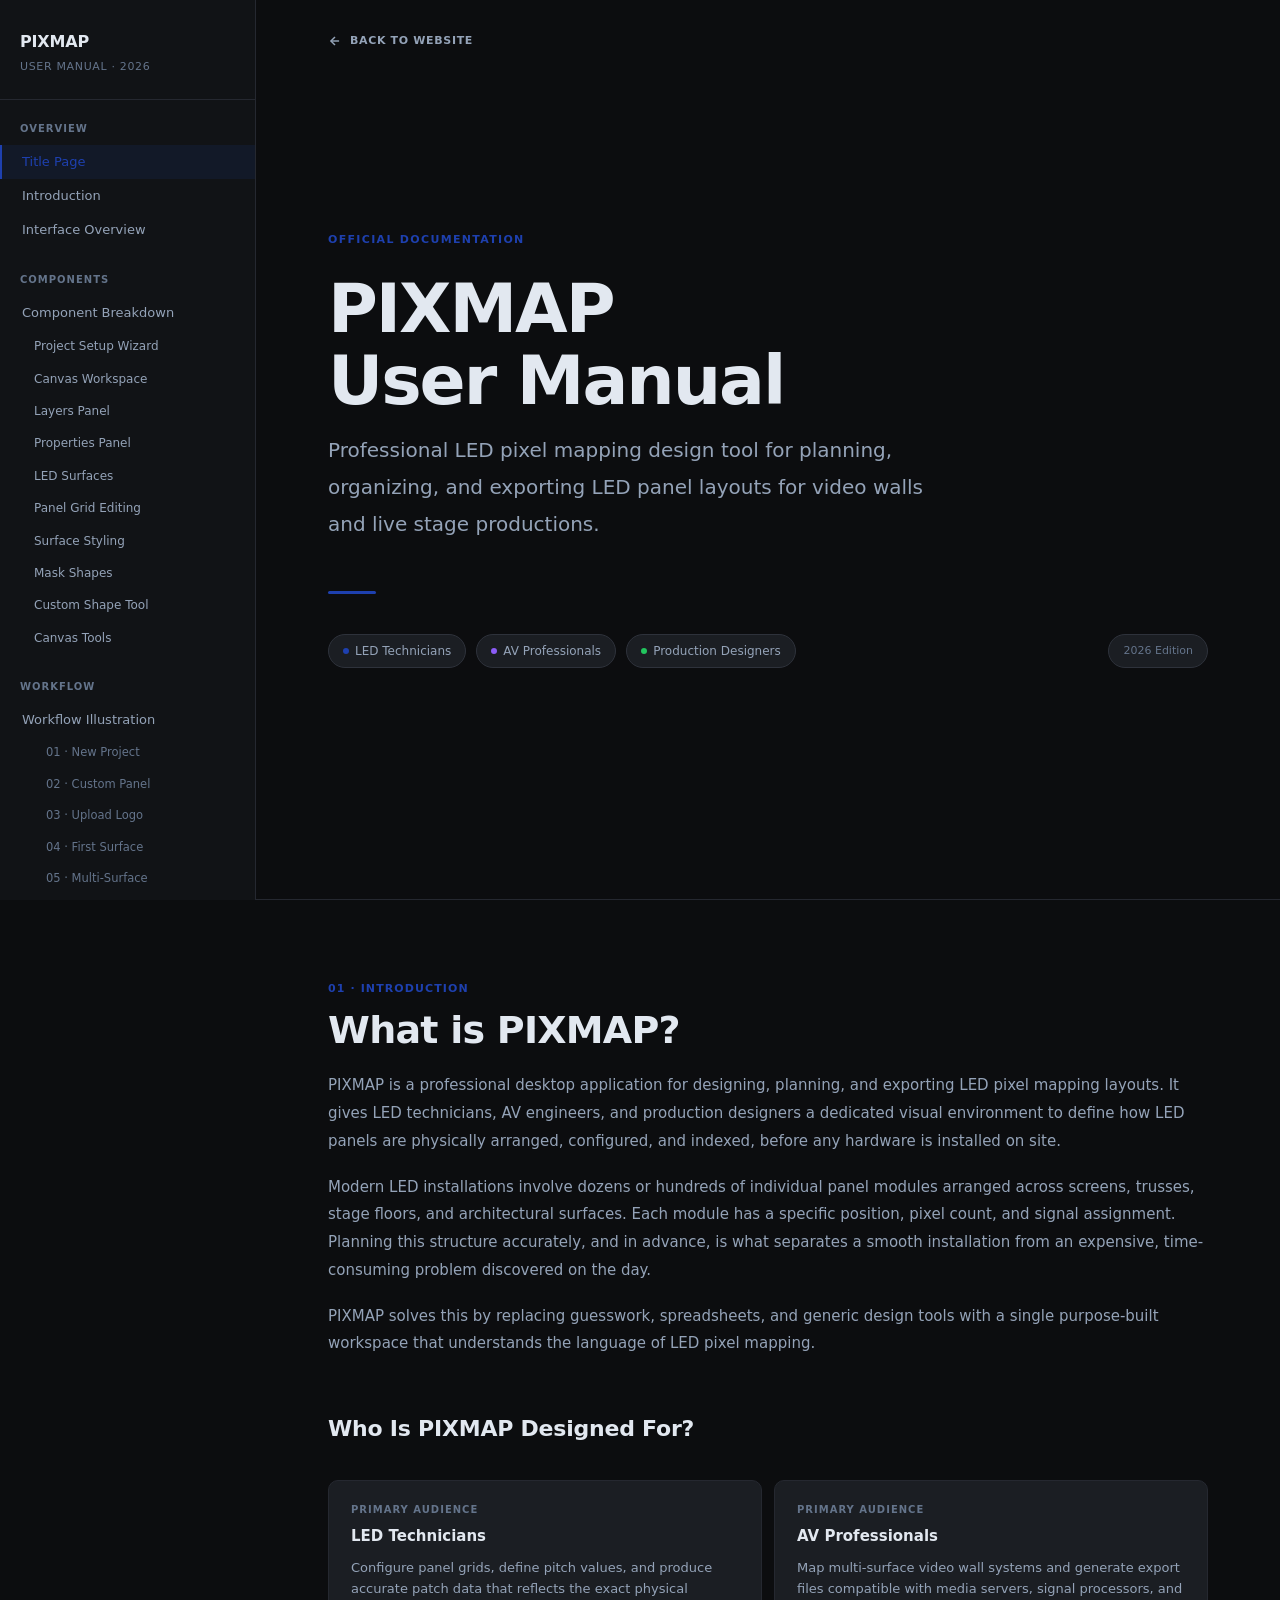
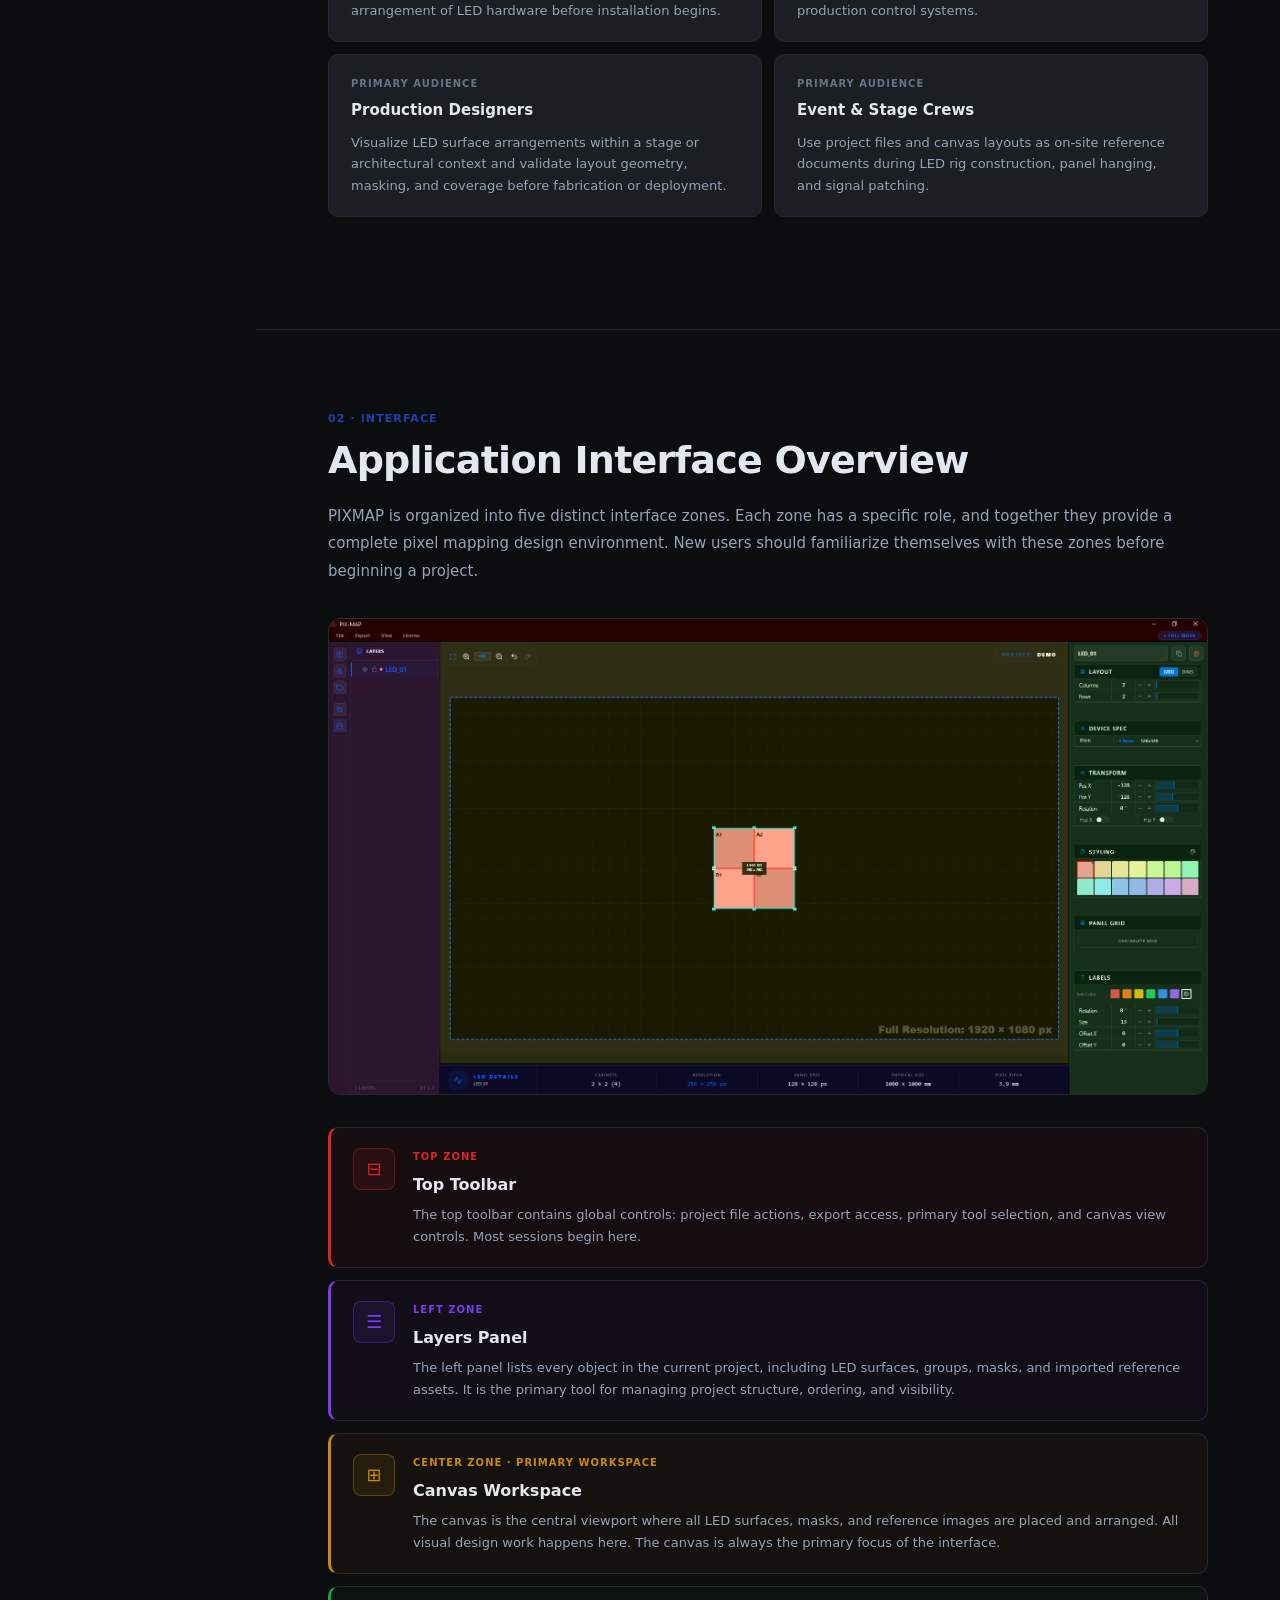
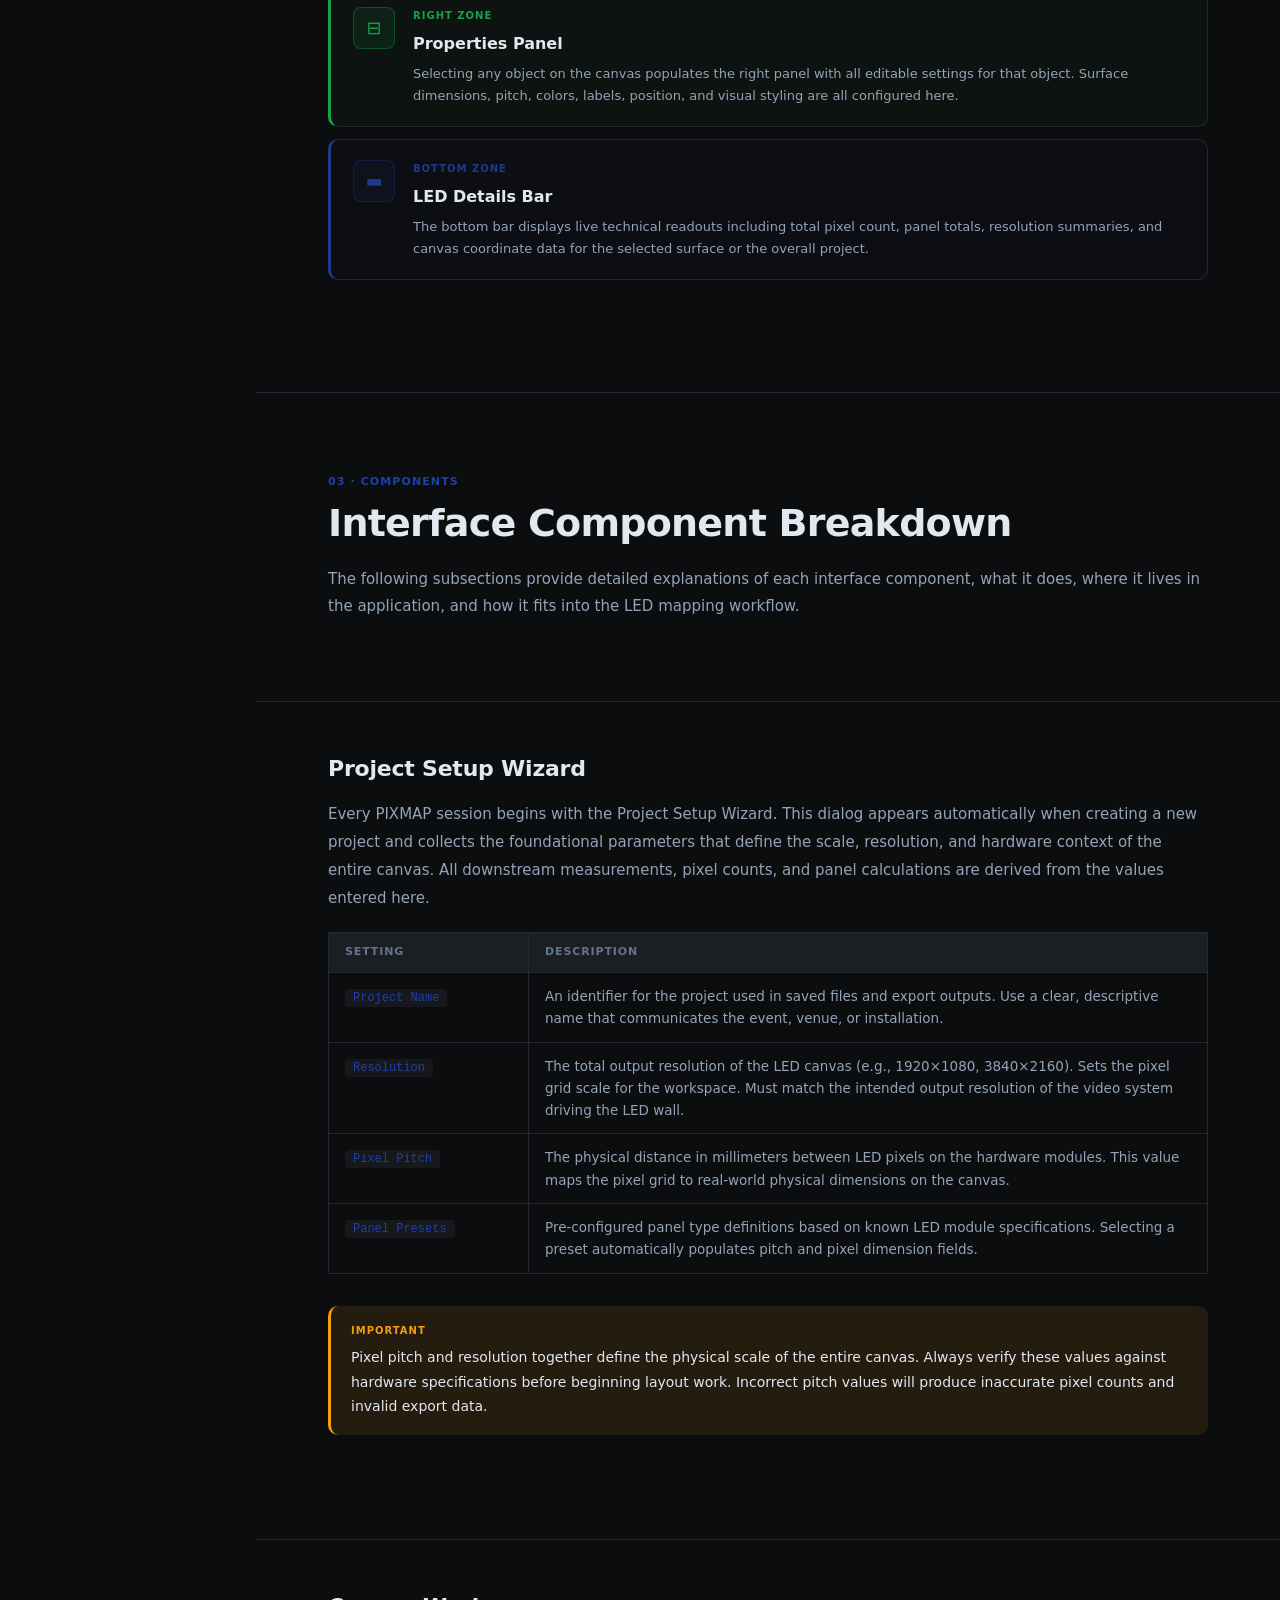
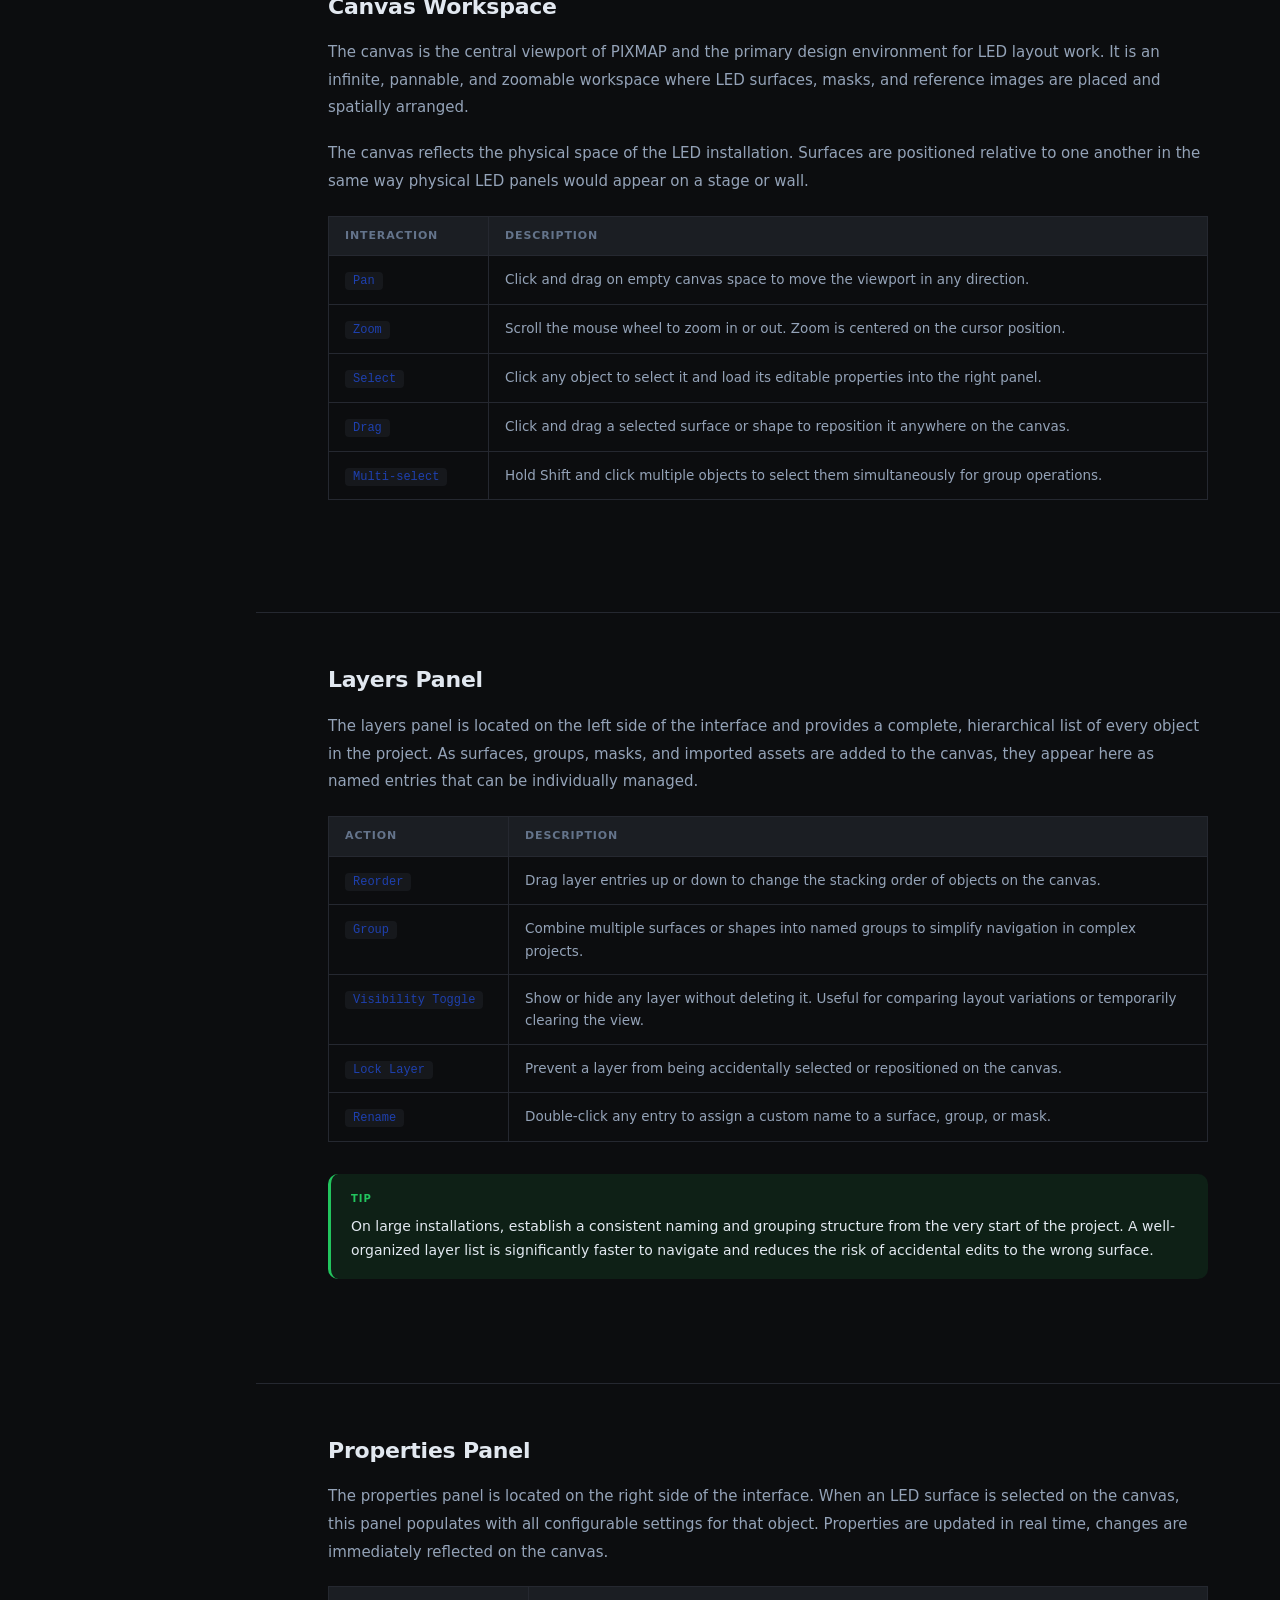
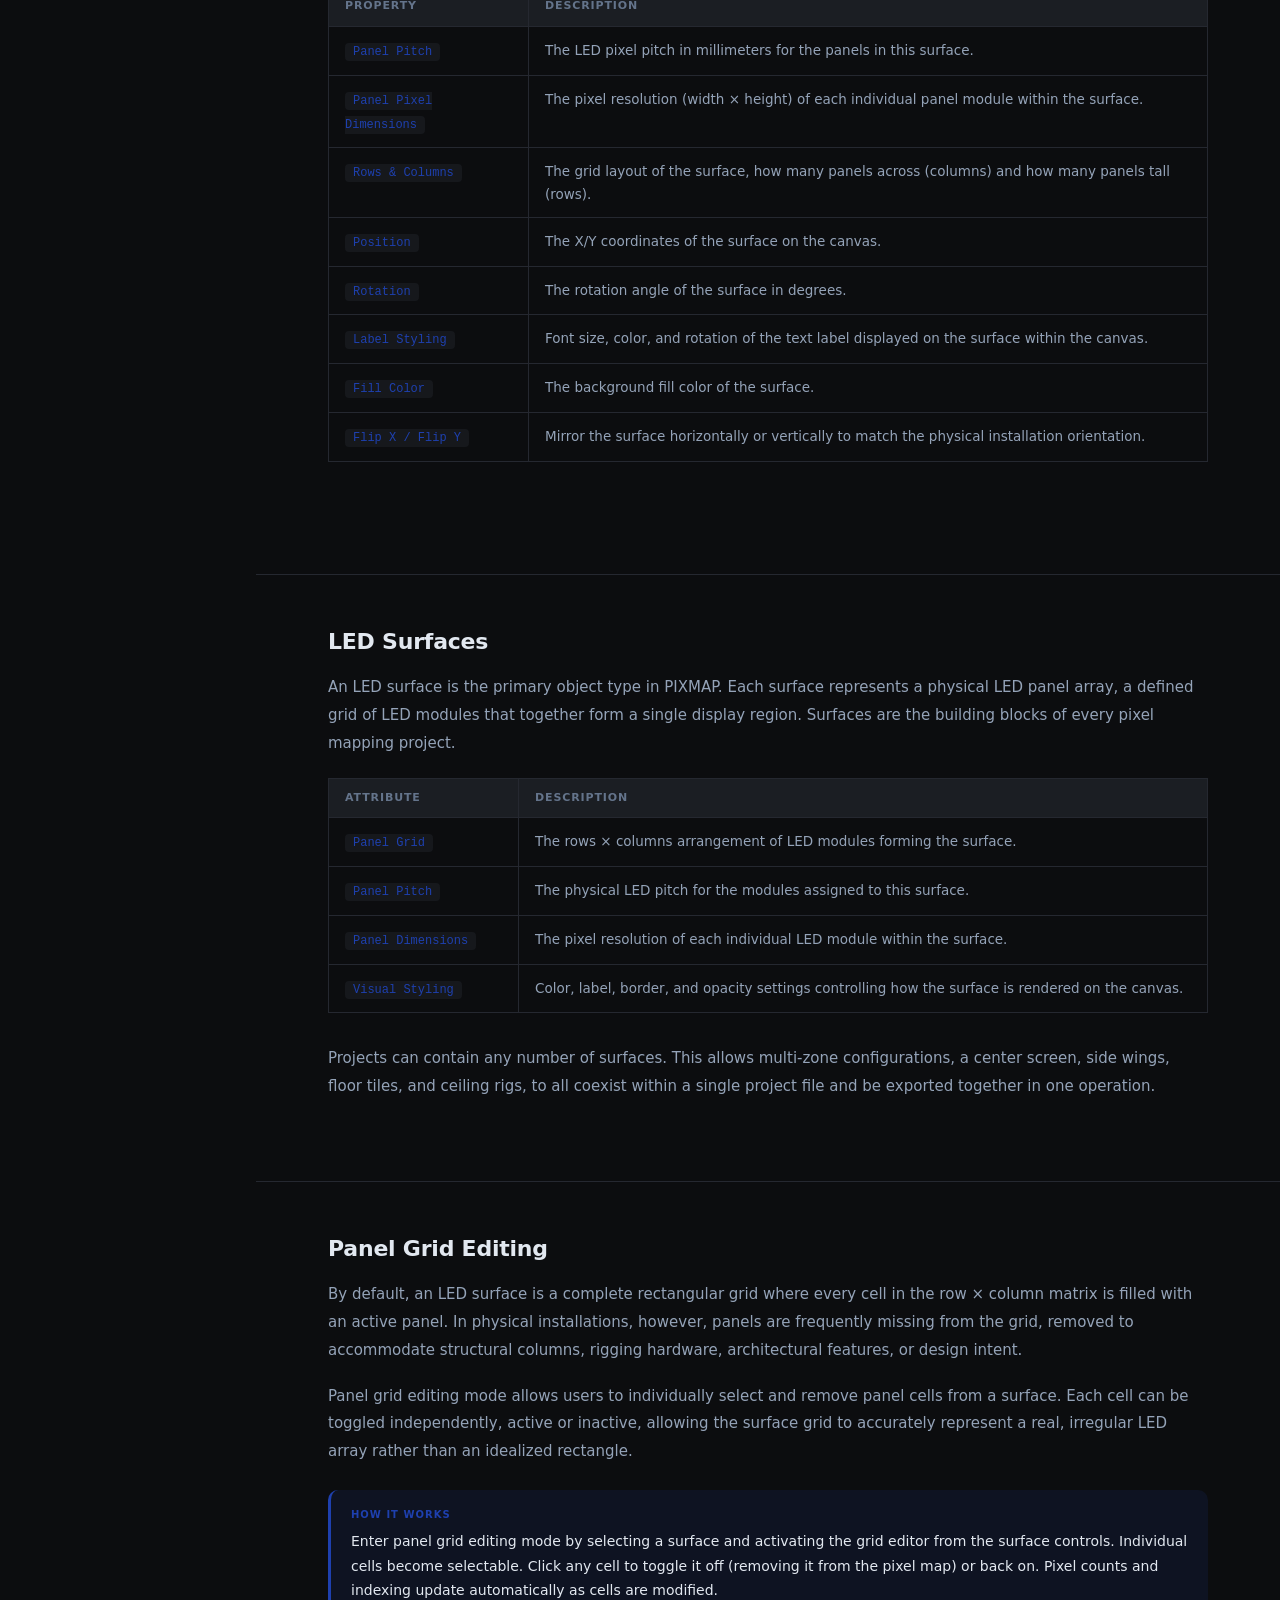
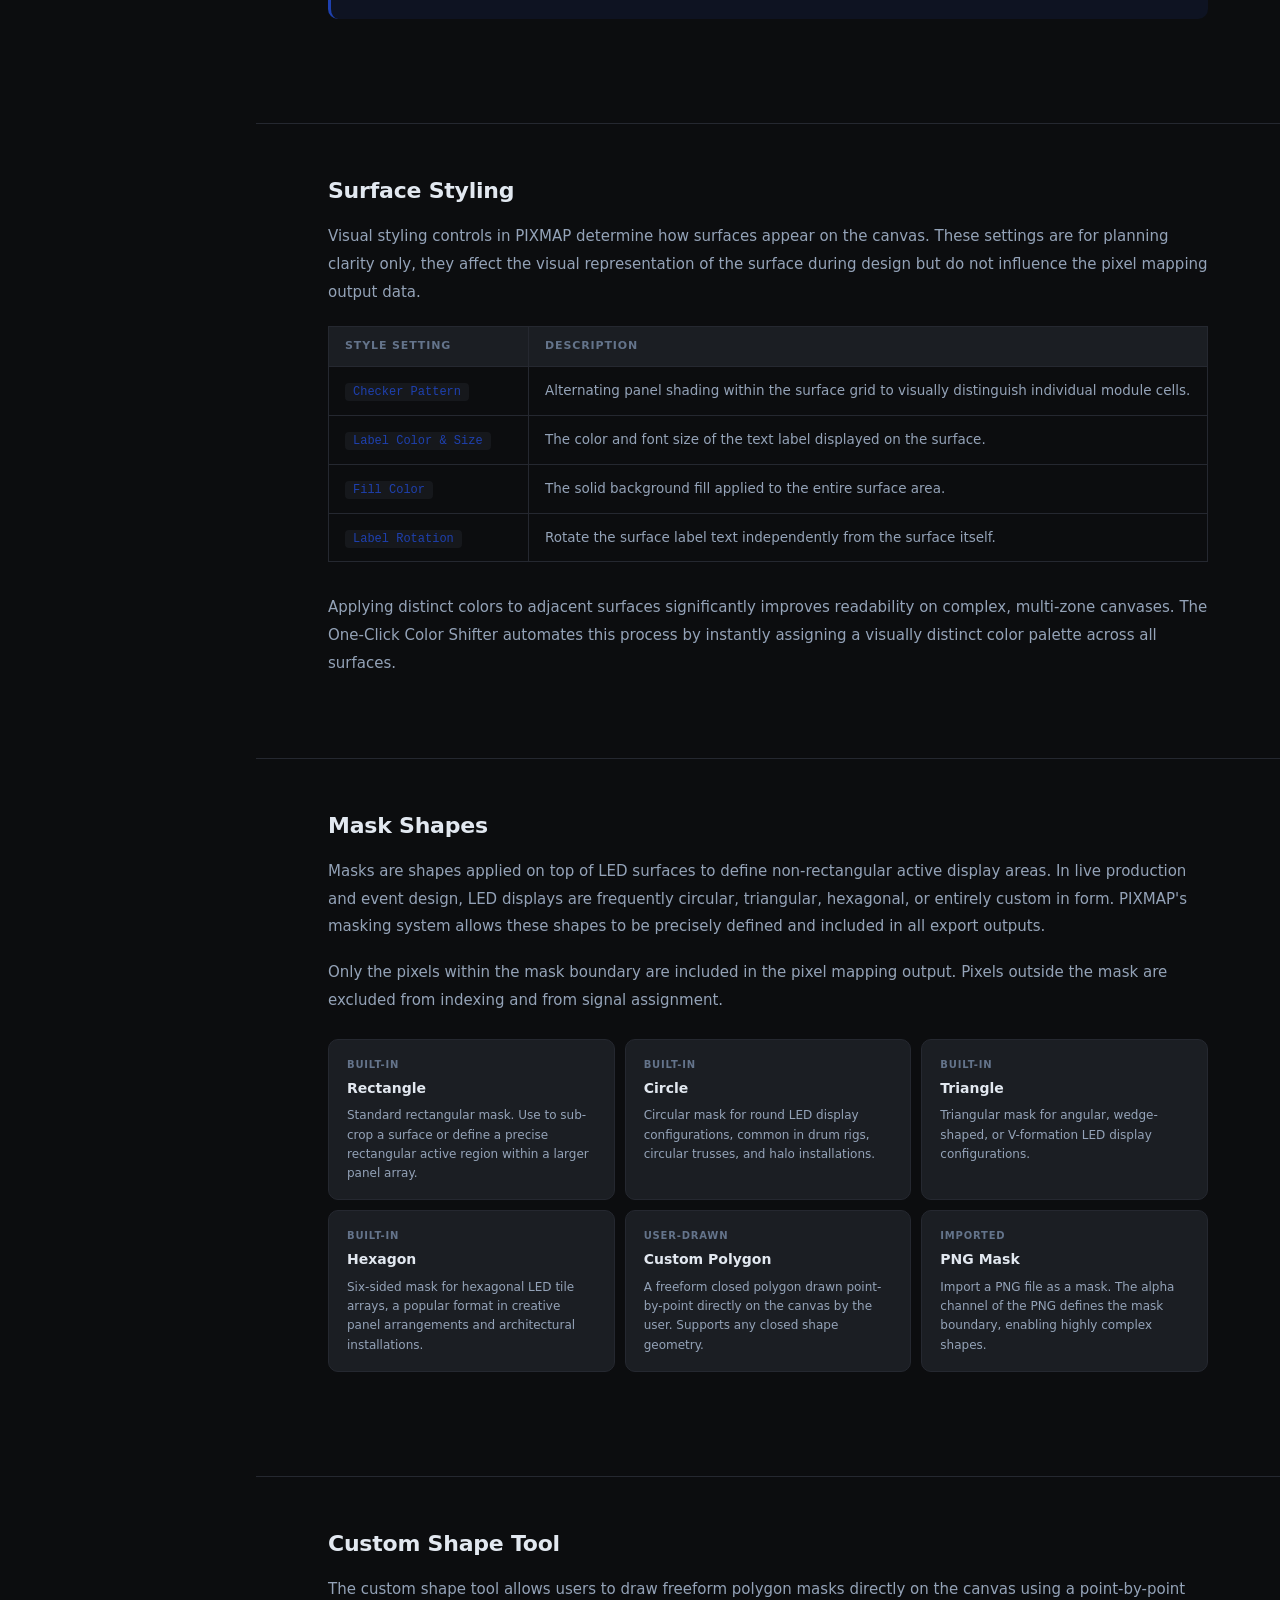
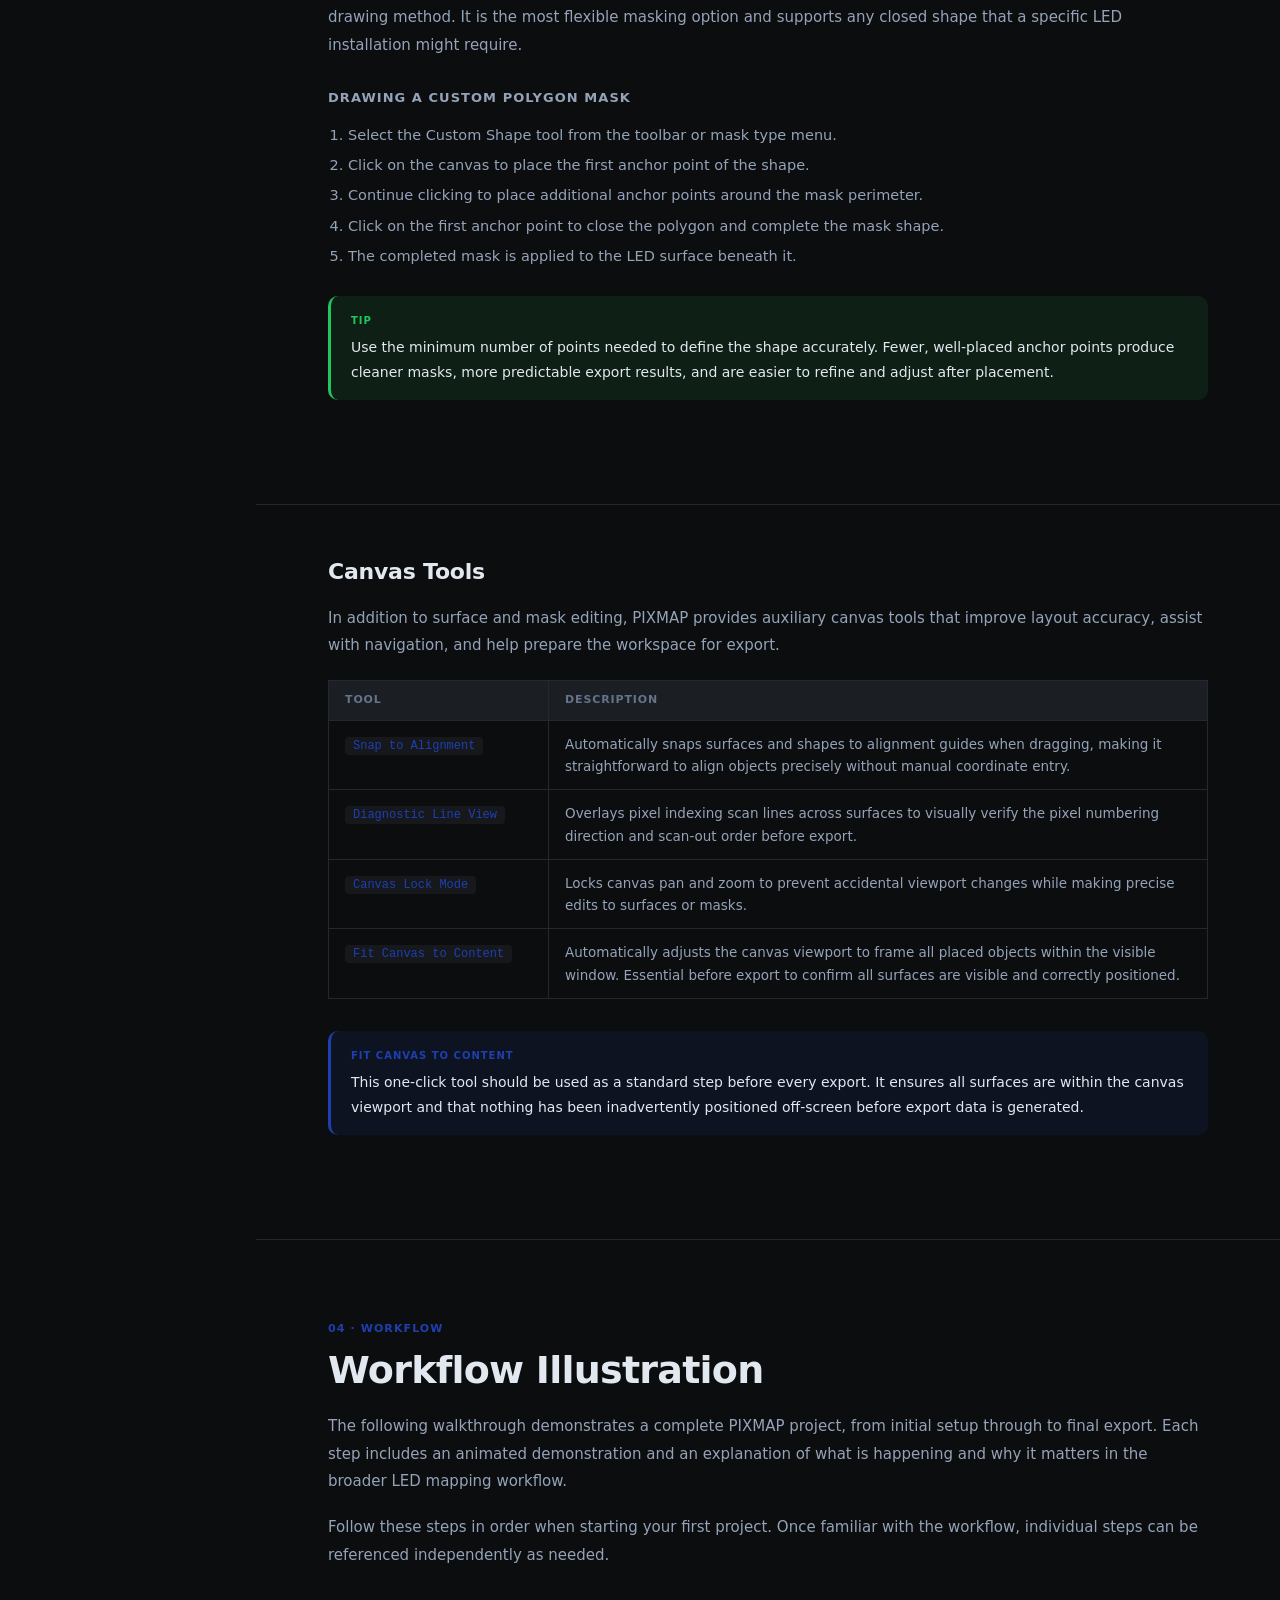
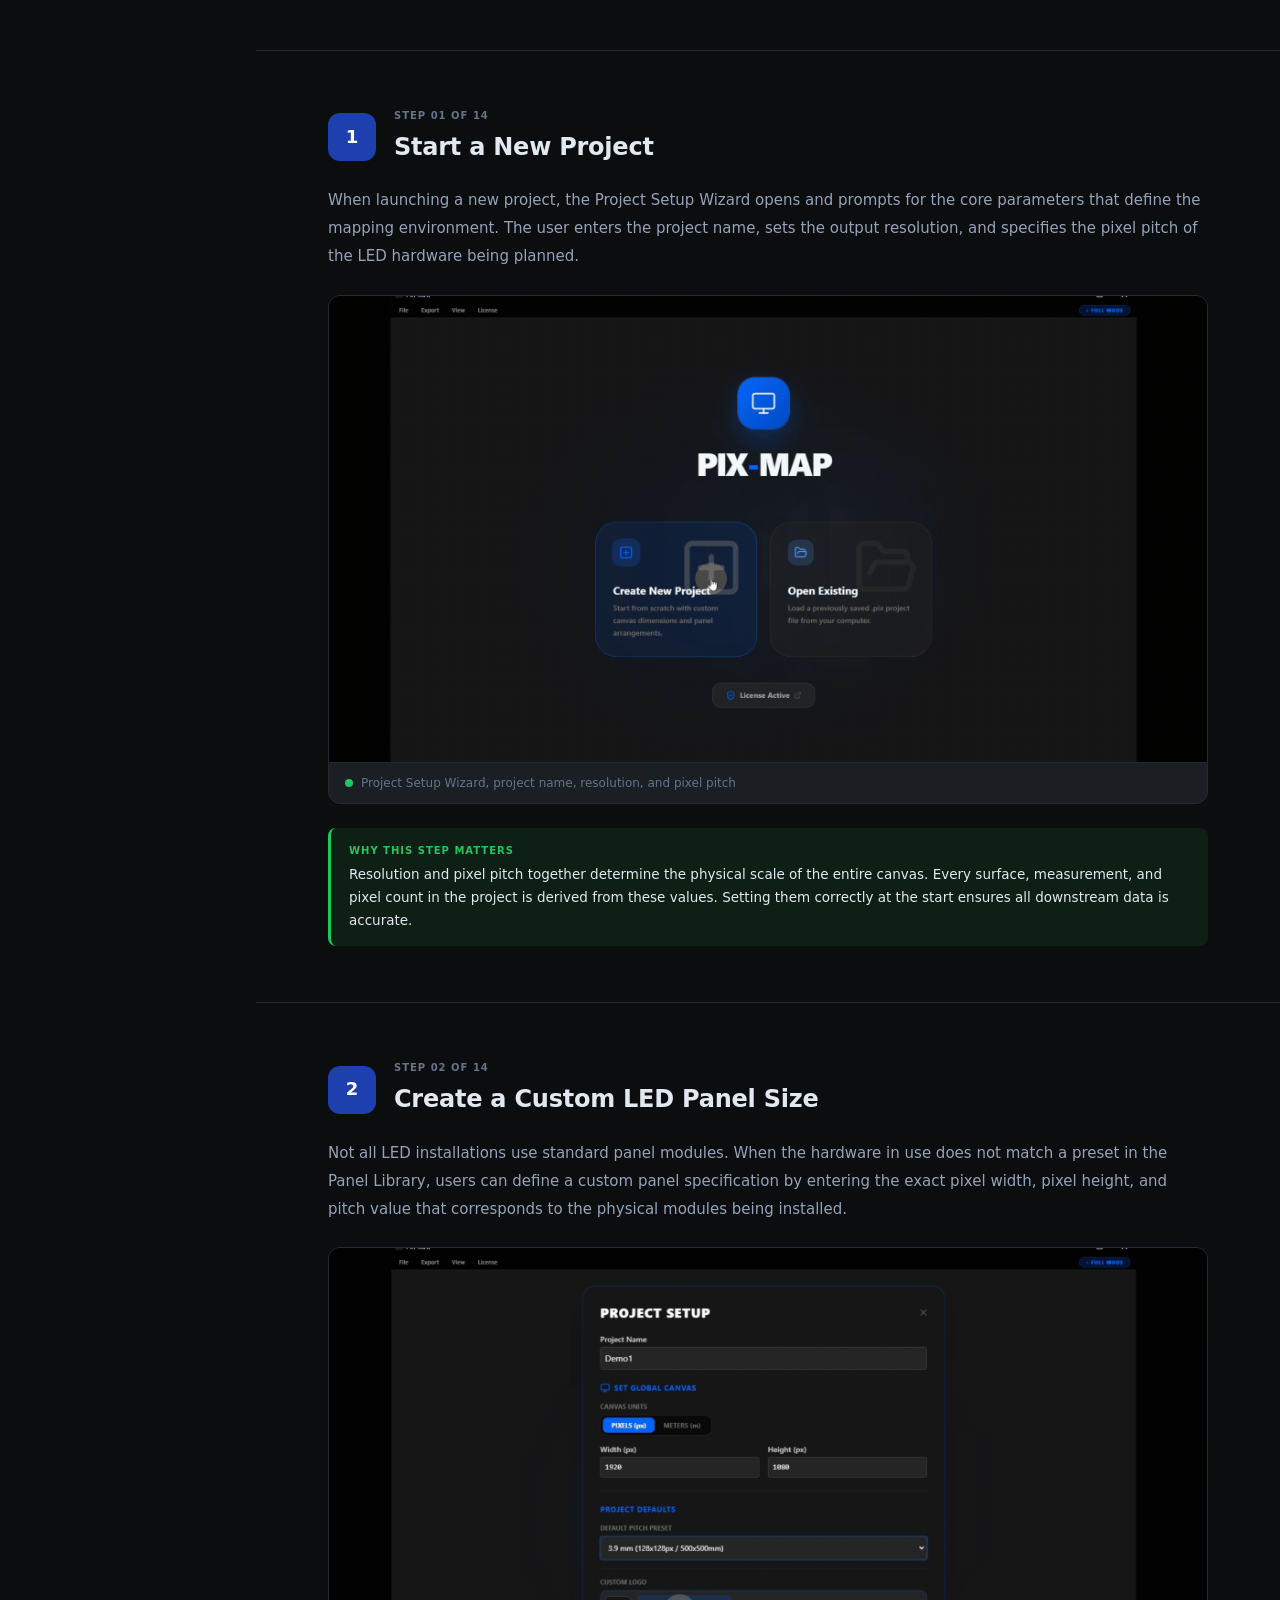
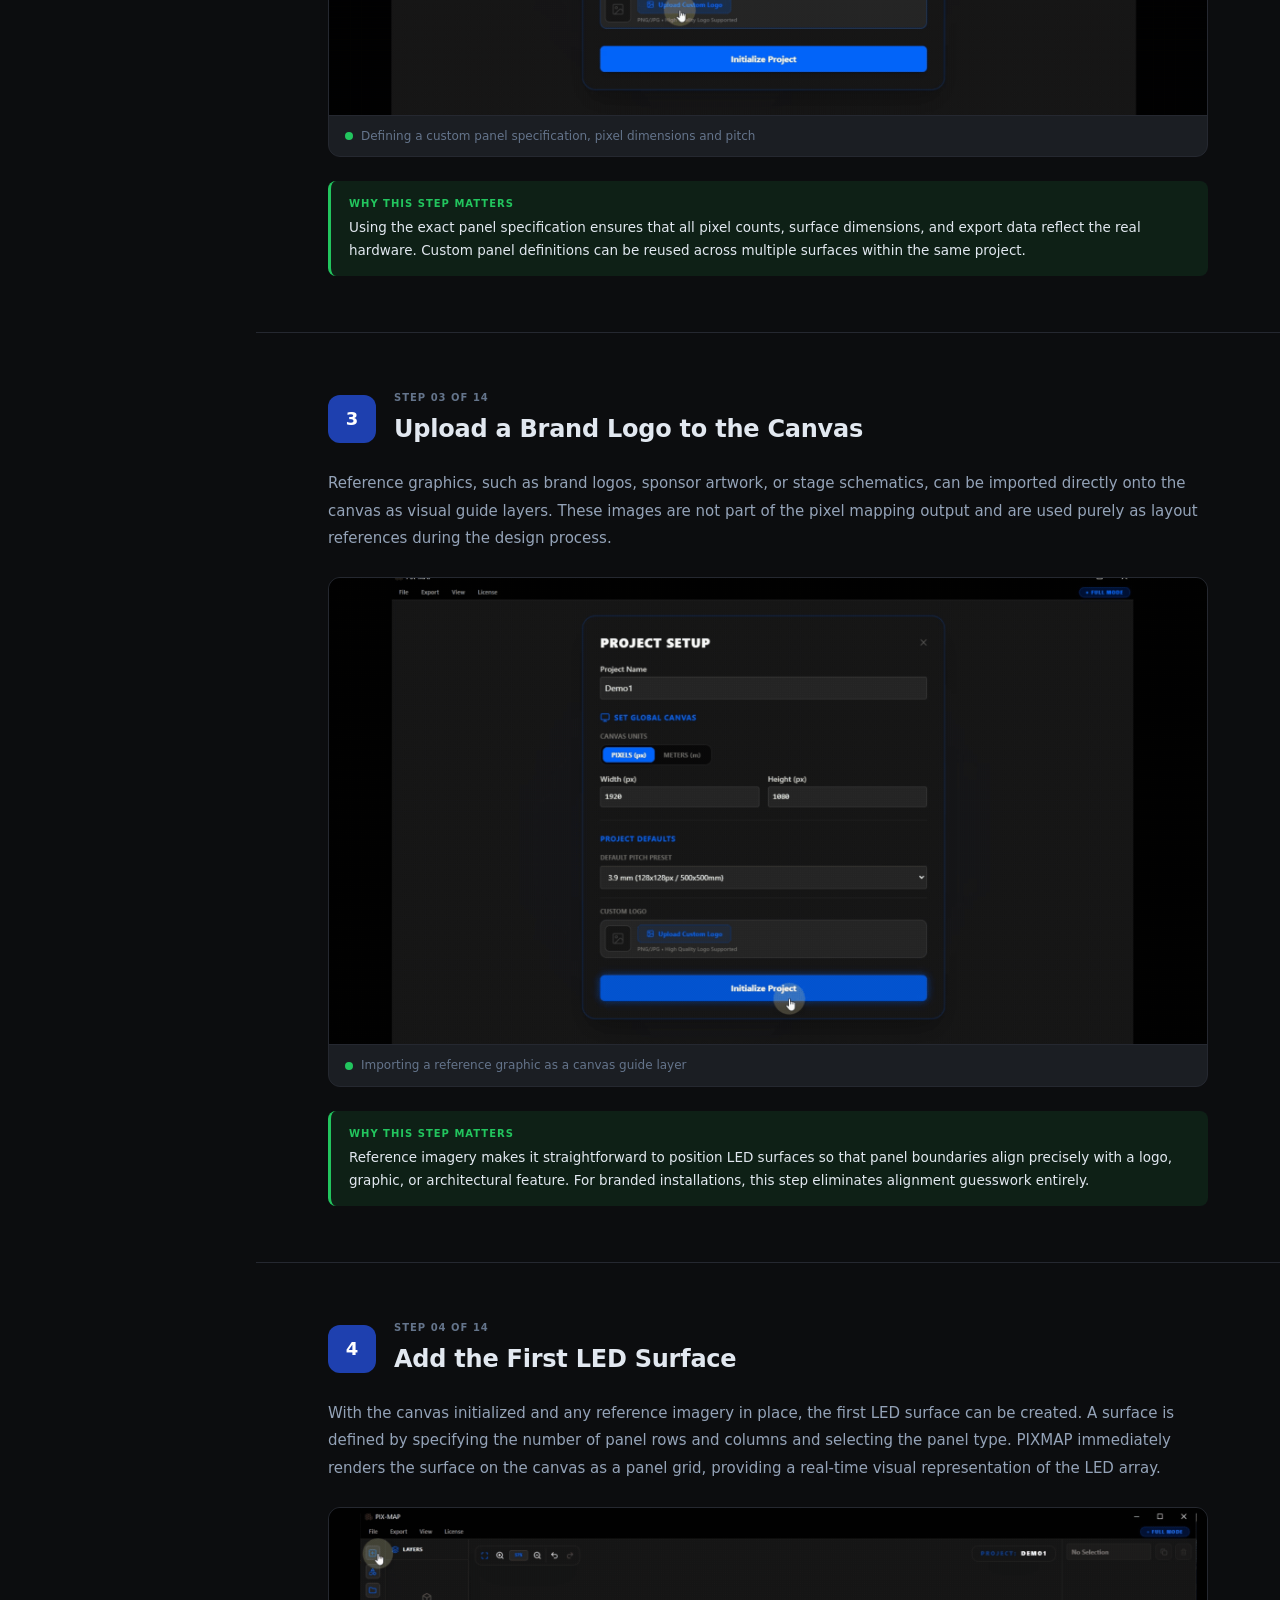
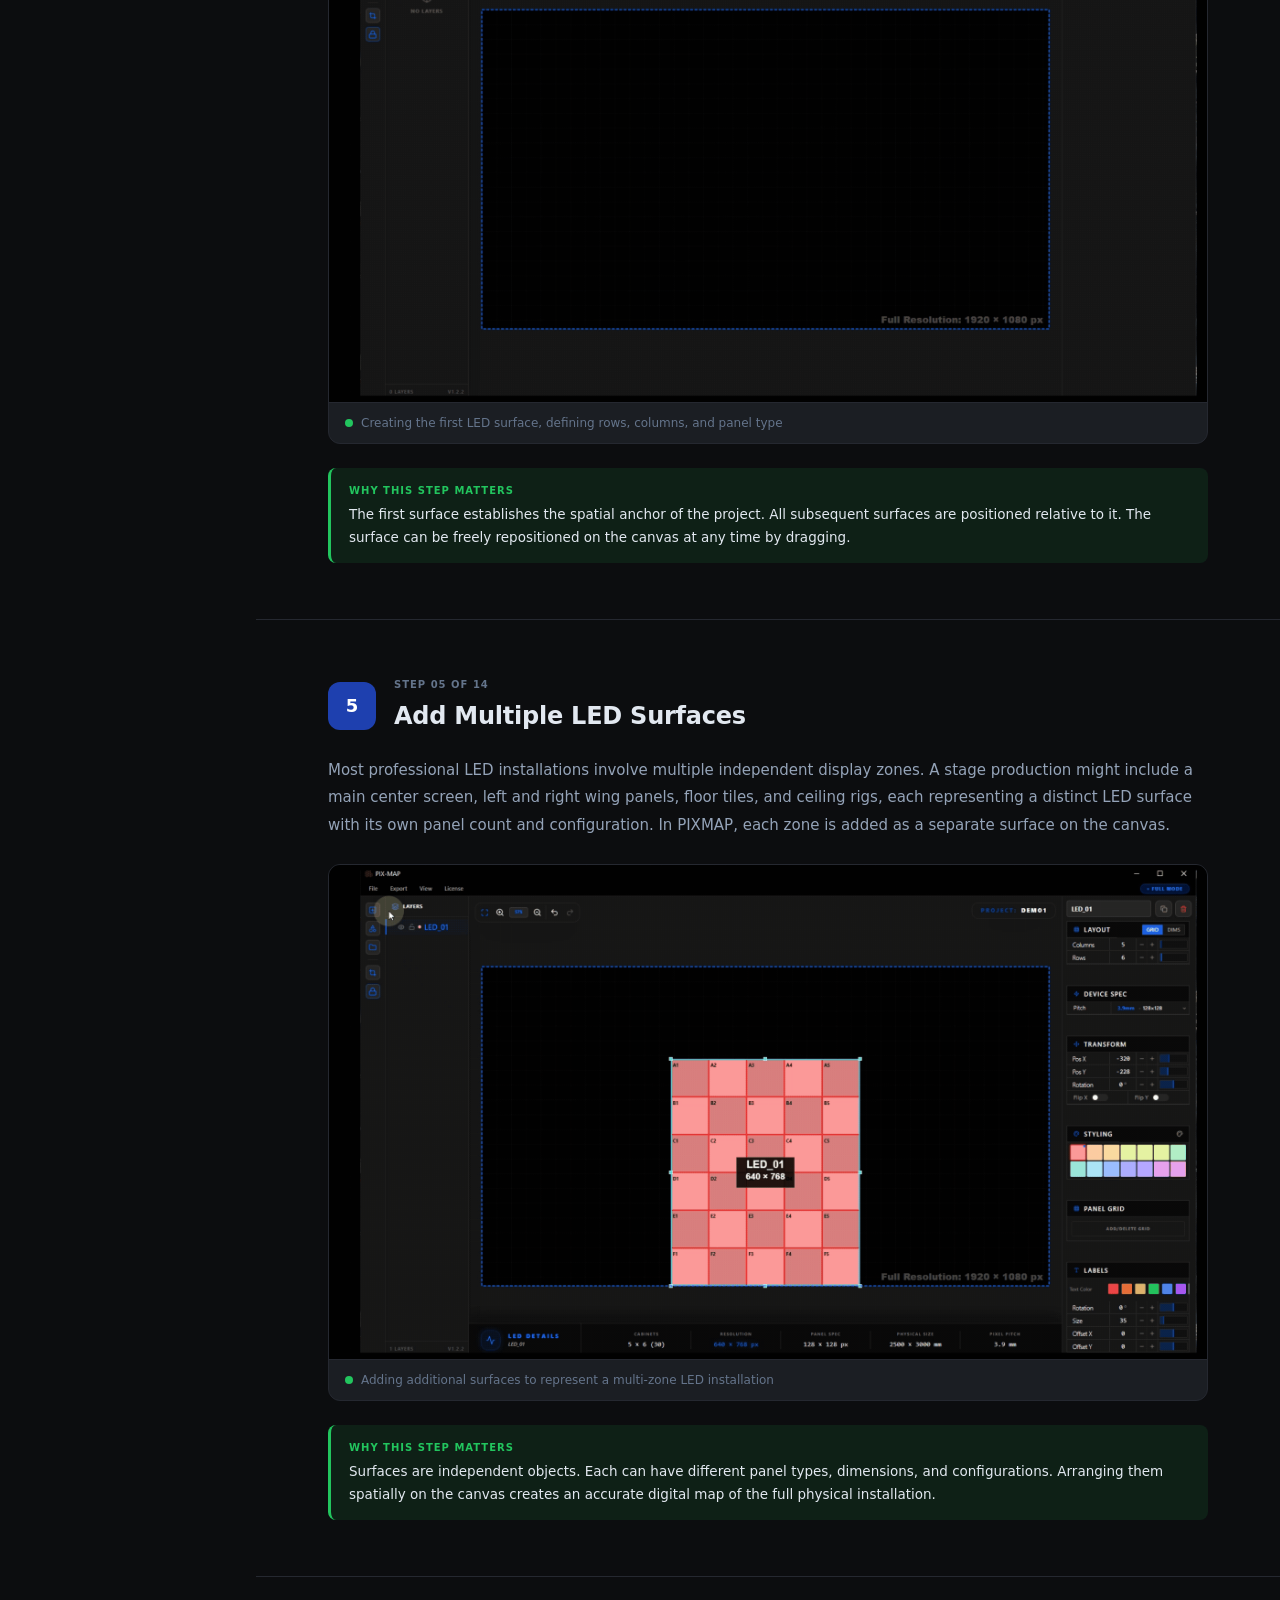
==== commit 39a8e2d0: "feat: complete laptop and mobile responsive design and manual navigation updates" ====
--- a/pages/manual/index.html
+++ b/pages/manual/index.html
@@ -1,1770 +1,2172 @@
-<!DOCTYPE html>
-<html lang="en">
-<head>
-<meta charset="UTF-8" />
-<meta name="viewport" content="width=device-width, initial-scale=1.0" />
-<title>PIX MAP User Manual</title>
-<style>
-
-/* =============================================================
-   TOKENS
-   ============================================================= */
-:root {
-  --bg:        #0c0d0f;
-  --bg2:       #111316;
-  --bg3:       #16181c;
-  --card:      #1b1e23;
-  --border:    #252830;
-  --border2:   #2e323b;
-  --accent:    #1e40af;
-  --accent-lo: rgba(30,64,175,.12);
-  --accent-mid:rgba(30,64,175,.3);
-  --green:     #22c55e;
-  --green-lo:  rgba(34,197,94,.1);
-  --amber:     #f59e0b;
-  --amber-lo:  rgba(245,158,11,.1);
-  --purple:    #8b5cf6;
-  --purple-lo: rgba(139,92,246,.1);
-  --text:      #e2e8f0;
-  --text2:     #94a3b8;
-  --text3:     #64748b;
-  --radius:    10px;
-  --nav-w:     256px;
-  --font:      'Inter', 'Segoe UI', system-ui, sans-serif;
-  --mono:      'JetBrains Mono', 'Fira Code', monospace;
-}
-
-/* =============================================================
-   RESET
-   ============================================================= */
-*, *::before, *::after { box-sizing: border-box; margin: 0; padding: 0; }
-html { scroll-behavior: smooth; font-size: 16px; }
-body {
-  font-family: var(--font);
-  background: var(--bg);
-  color: var(--text);
-  line-height: 1.7;
-  display: flex;
-}
-img { display: block; max-width: 100%; }
-a  { color: var(--accent); text-decoration: none; }
-a:hover { text-decoration: underline; }
-
-/* =============================================================
-   SIDEBAR
-   ============================================================= */
-#nav {
-  position: fixed;
-  inset: 0 auto 0 0;
-  width: var(--nav-w);
-  background: var(--bg2);
-  border-right: 1px solid var(--border);
-  overflow-y: auto;
-  z-index: 50;
-  display: flex;
-  flex-direction: column;
-  padding-bottom: 32px;
-}
-#nav::-webkit-scrollbar { width: 3px; }
-#nav::-webkit-scrollbar-thumb { background: var(--border2); border-radius: 2px; }
-
-.nav-header {
-  padding: 28px 20px 22px;
-  border-bottom: 1px solid var(--border);
-}
-.nav-header .logo {
-  font-size: 16px;
-  font-weight: 700;
-  letter-spacing: -.01em;
-  color: var(--text);
-}
-.nav-header .logo span { color: var(--accent); }
-.nav-header .version {
-  font-size: 11px;
-  color: var(--text3);
-  margin-top: 3px;
-  letter-spacing: .06em;
-  text-transform: uppercase;
-}
-.nav-header a.logo { text-decoration: none; display: inline-block; }
-.back-to-site {
-  display: inline-flex;
-  align-items: center;
-  gap: 7px;
-  margin-top: 16px;
-  padding: 8px 14px;
-  font-size: 12px;
-  font-weight: 600;
-  letter-spacing: .03em;
-  color: var(--text2);
-  text-decoration: none;
-  background: var(--accent-lo);
-  border: 1px solid var(--border2);
-  border-radius: 7px;
-  transition: color .2s ease, background .2s ease, border-color .2s ease;
-}
-.back-to-site:hover {
-  color: var(--text);
-  background: var(--accent-mid);
-  border-color: var(--accent);
-}
-.back-to-site .arrow { font-size: 14px; line-height: 1; }
-
-.nav-section { padding: 20px 0 4px; }
-.nav-section-title {
-  padding: 0 20px 8px;
-  font-size: 10px;
-  font-weight: 700;
-  letter-spacing: .1em;
-  text-transform: uppercase;
-  color: var(--text3);
-}
-.nav-item {
-  display: block;
-  padding: 6px 20px;
-  font-size: 13px;
-  color: var(--text2);
-  border-left: 2px solid transparent;
-  transition: color .12s, border-color .12s, background .12s;
-  cursor: pointer;
-}
-.nav-item:hover  { color: var(--text); background: rgba(255,255,255,.03); }
-.nav-item.active { color: var(--accent); border-left-color: var(--accent); background: var(--accent-lo); }
-.nav-item.sub    { padding-left: 32px; font-size: 12px; }
-.nav-item.sub2   { padding-left: 44px; font-size: 11.5px; color: var(--text3); }
-.nav-item.sub2.active { color: var(--accent); }
-
-/* =============================================================
-   MAIN
-   ============================================================= */
-#page {
-  margin-left: var(--nav-w);
-  flex: 1;
-  min-height: 100vh;
-}
-
-/* =============================================================
-   COVER
-   ============================================================= */
-#cover {
-  min-height: 100vh;
-  display: flex;
-  flex-direction: column;
-  justify-content: center;
-  padding: 80px 72px;
-  border-bottom: 1px solid var(--border);
-  background: var(--bg);
-  position: relative;
-  overflow: hidden;
-}
-
-/* cover has no decorative overlay */
-#cover::before {
-  display: none;
-}
-
-.cover-eyebrow {
-  font-size: 11px;
-  font-weight: 700;
-  letter-spacing: .12em;
-  text-transform: uppercase;
-  color: var(--accent);
-  margin-bottom: 24px;
-  position: relative;
-}
-.cover-title {
-  font-size: clamp(40px, 3.542vw, 84px); /* 68px at 1920, scales 1366→4K */
-  font-weight: 800;
-  letter-spacing: -.03em;
-  line-height: 1.05;
-  color: var(--text);
-  margin-bottom: 6px;
-  position: relative;
-}
-.cover-title .highlight {
-  color: var(--accent);
-}
-.cover-subtitle {
-  font-size: clamp(15px, 1.042vw, 24px); /* 20px at 1920 */
-  font-weight: 500;
-  color: var(--text2);
-  margin-bottom: 48px;
-  position: relative;
-}
-.cover-rule {
-  width: 48px;
-  height: 3px;
-  border-radius: 2px;
-  background: var(--accent);
-  margin-bottom: 40px;
-  position: relative;
-}
-.cover-pills {
-  display: flex;
-  gap: 10px;
-  flex-wrap: wrap;
-  position: relative;
-}
-.pill {
-  display: inline-flex;
-  align-items: center;
-  gap: 6px;
-  font-size: 12px;
-  font-weight: 500;
-  padding: 6px 14px;
-  border-radius: 100px;
-  background: var(--card);
-  border: 1px solid var(--border2);
-  color: var(--text2);
-}
-.pill .dot {
-  width: 6px;
-  height: 6px;
-  border-radius: 50%;
-  background: var(--accent);
-}
-
-/* =============================================================
-   CONTENT SECTIONS
-   ============================================================= */
-.section {
-  padding: 80px 72px;
-  border-bottom: 1px solid var(--border);
-}
-.section:last-child { border-bottom: none; }
-
-/* labels above headings */
-.eyebrow {
-  font-size: 11px;
-  font-weight: 700;
-  letter-spacing: .1em;
-  text-transform: uppercase;
-  color: var(--accent);
-  margin-bottom: 10px;
-}
-
-h2 {
-  font-size: clamp(26px, 1.979vw, 46px); /* 38px at 1920 */
-  font-weight: 800;
-  letter-spacing: -.02em;
-  color: var(--text);
-  margin-bottom: 20px;
-  line-height: 1.15;
-}
-h3 {
-  font-size: 22px;
-  font-weight: 700;
-  color: var(--text);
-  margin: 52px 0 14px;
-  letter-spacing: -.01em;
-}
-h3:first-child { margin-top: 0; }
-h4 {
-  font-size: 13px;
-  font-weight: 700;
-  color: var(--text2);
-  text-transform: uppercase;
-  letter-spacing: .08em;
-  margin: 28px 0 10px;
-}
-
-p {
-  font-size: 15px;
-  color: var(--text2);
-  line-height: 1.85;
-  margin-bottom: 18px;
-}
-p:last-child { margin-bottom: 0; }
-
-/* =============================================================
-   COMPONENTS
-   ============================================================= */
-
-/* --- callouts --- */
-.callout {
-  border-radius: var(--radius);
-  padding: 16px 20px;
-  margin: 24px 0;
-  font-size: 14px;
-  line-height: 1.75;
-  color: var(--text);
-  position: relative;
-}
-.callout.info   { background: var(--accent-lo); border-left: 3px solid var(--accent); }
-.callout.tip    { background: var(--green-lo);  border-left: 3px solid var(--green); }
-.callout.warn   { background: var(--amber-lo);  border-left: 3px solid var(--amber); }
-.callout-label  {
-  font-size: 10px;
-  font-weight: 700;
-  text-transform: uppercase;
-  letter-spacing: .1em;
-  margin-bottom: 6px;
-}
-.callout.info .callout-label  { color: var(--accent); }
-.callout.tip  .callout-label  { color: var(--green); }
-.callout.warn .callout-label  { color: var(--amber); }
-
-/* --- interface zone cards --- */
-.zone-grid {
-  display: grid;
-  grid-template-columns: 1fr 1fr;
-  gap: 12px;
-  margin: 32px 0;
-}
-.zone-card {
-  background: var(--card);
-  border: 1px solid var(--border);
-  border-radius: var(--radius);
-  padding: 20px 22px;
-  transition: border-color .2s;
-}
-.zone-card:hover { border-color: var(--border2); }
-.zone-card .zc-zone {
-  font-size: 10px;
-  font-weight: 700;
-  letter-spacing: .1em;
-  text-transform: uppercase;
-  color: var(--text3);
-  margin-bottom: 6px;
-}
-.zone-card .zc-name {
-  font-size: 15px;
-  font-weight: 700;
-  color: var(--text);
-  margin-bottom: 8px;
-}
-.zone-card .zc-desc {
-  font-size: 13px;
-  color: var(--text2);
-  line-height: 1.65;
-  max-width: none;
-  margin: 0;
-}
-.zone-card.accent { border-color: var(--accent-mid); background: var(--accent-lo); }
-.zone-card.accent .zc-zone { color: var(--accent); }
-
-/* --- property table --- */
-.ptable {
-  width: 100%;
-  border-collapse: collapse;
-  margin: 20px 0 32px;
-}
-.ptable th {
-  text-align: left;
-  font-size: 11px;
-  font-weight: 700;
-  text-transform: uppercase;
-  letter-spacing: .08em;
-  color: var(--text3);
-  padding: 10px 16px;
-  background: var(--card);
-  border: 1px solid var(--border);
-}
-.ptable td {
-  padding: 12px 16px;
-  border: 1px solid var(--border);
-  font-size: 13.5px;
-  color: var(--text2);
-  vertical-align: top;
-  line-height: 1.65;
-}
-.ptable tr:hover td { background: rgba(255,255,255,.015); }
-.ptable code {
-  font-family: var(--mono);
-  font-size: 12px;
-  background: var(--bg3);
-  color: var(--accent);
-  padding: 2px 8px;
-  border-radius: 4px;
-}
-
-/* --- mask grid --- */
-.mask-grid {
-  display: grid;
-  grid-template-columns: repeat(3, 1fr);
-  gap: 10px;
-  margin: 24px 0;
-}
-.mask-card {
-  background: var(--card);
-  border: 1px solid var(--border);
-  border-radius: var(--radius);
-  padding: 16px 18px;
-}
-.mask-card .mk-type {
-  font-size: 10px;
-  font-weight: 700;
-  text-transform: uppercase;
-  letter-spacing: .08em;
-  color: var(--text3);
-  margin-bottom: 4px;
-}
-.mask-card .mk-name {
-  font-size: 14px;
-  font-weight: 700;
-  color: var(--text);
-  margin-bottom: 6px;
-}
-.mask-card .mk-desc {
-  font-size: 12px;
-  color: var(--text2);
-  line-height: 1.6;
-}
-
-/* =============================================================
-   WORKFLOW
-   ============================================================= */
-#workflow-steps { padding-top: 0; }
-
-.step-block {
-  padding: 56px 72px;
-  border-bottom: 1px solid var(--border);
-}
-.step-block:last-child { border-bottom: none; }
-
-.step-head {
-  display: flex;
-  align-items: center;
-  gap: 18px;
-  margin-bottom: 20px;
-}
-.step-num {
-  width: 48px;
-  height: 48px;
-  border-radius: 12px;
-  background: var(--accent);
-  display: flex;
-  align-items: center;
-  justify-content: center;
-  font-size: 18px;
-  font-weight: 800;
-  color: #fff;
-  flex-shrink: 0;
-}
-.step-info .step-tag {
-  font-size: 10px;
-  font-weight: 700;
-  text-transform: uppercase;
-  letter-spacing: .1em;
-  color: var(--text3);
-  margin-bottom: 3px;
-}
-.step-info h3 {
-  font-size: 24px;
-  font-weight: 800;
-  color: var(--text);
-  margin: 0;
-  letter-spacing: -.01em;
-}
-
-/* GIF container */
-.gif-wrap {
-  margin: 24px 0;
-  width: 100%;
-  border-radius: 12px;
-  overflow: hidden;
-  border: 1px solid var(--border);
-  background: var(--card);
-}
-.gif-wrap img {
-  width: 100%;
-  display: block;
-}
-.gif-bar {
-  display: flex;
-  align-items: center;
-  gap: 8px;
-  padding: 10px 16px;
-  border-top: 1px solid var(--border);
-  font-size: 12px;
-  color: var(--text3);
-}
-.gif-bar::before {
-  content: '';
-  width: 8px;
-  height: 8px;
-  border-radius: 50%;
-  background: var(--green);
-  flex-shrink: 0;
-}
-
-/* step body text */
-.step-body p {
-  font-size: 15px;
-  color: var(--text2);
-  margin-bottom: 14px;
-}
-.step-why {
-  margin-top: 20px;
-  padding: 14px 18px;
-  border-radius: 8px;
-  background: var(--green-lo);
-  border-left: 3px solid var(--green);
-  font-size: 13.5px;
-  color: var(--text);
-}
-.step-why strong {
-  display: block;
-  font-size: 10px;
-  font-weight: 700;
-  text-transform: uppercase;
-  letter-spacing: .1em;
-  color: var(--green);
-  margin-bottom: 4px;
-}
-
-/* export mode table */
-.export-table {
-  width: 100%;
-  border-collapse: collapse;
-  margin: 20px 0;
-  font-size: 14px;
-}
-.export-table th {
-  text-align: left;
-  padding: 10px 16px;
-  background: var(--card);
-  border: 1px solid var(--border);
-  font-size: 11px;
-  font-weight: 700;
-  text-transform: uppercase;
-  letter-spacing: .08em;
-  color: var(--text3);
-}
-.export-table td {
-  padding: 12px 16px;
-  border: 1px solid var(--border);
-  color: var(--text2);
-  vertical-align: top;
-  line-height: 1.6;
-}
-.export-table tr:hover td { background: rgba(255,255,255,.015); }
-.export-table code {
-  font-family: var(--mono);
-  font-size: 12px;
-  background: var(--bg3);
-  color: var(--accent);
-  padding: 2px 8px;
-  border-radius: 4px;
-}
-
-/* =============================================================
-   BEST PRACTICES
-   ============================================================= */
-.bp-list {
-  list-style: none;
-  margin: 28px 0 0;
-}
-.bp-list li {
-  display: flex;
-  gap: 16px;
-  padding: 18px 22px;
-  background: var(--card);
-  border: 1px solid var(--border);
-  border-radius: var(--radius);
-  margin-bottom: 10px;
-  transition: border-color .2s;
-}
-.bp-list li:hover { border-color: var(--border2); }
-.bp-list .bp-icon {
-  font-size: 20px;
-  flex-shrink: 0;
-  line-height: 1;
-  padding-top: 1px;
-}
-.bp-list .bp-text strong {
-  display: block;
-  font-size: 14px;
-  font-weight: 700;
-  color: var(--text);
-  margin-bottom: 4px;
-}
-.bp-list .bp-text span {
-  font-size: 13.5px;
-  color: var(--text2);
-  line-height: 1.65;
-}
-
-/* =============================================================
-   FOOTER
-   ============================================================= */
-.doc-footer {
-  padding: 40px 72px;
-  border-top: 1px solid var(--border);
-  display: flex;
-  justify-content: space-between;
-  align-items: center;
-  flex-wrap: wrap;
-  gap: 12px;
-}
-.doc-footer .brand {
-  font-size: 14px;
-  font-weight: 700;
-  color: var(--text2);
-}
-.doc-footer .brand span { color: var(--accent); }
-.doc-footer .meta {
-  font-size: 12px;
-  color: var(--text3);
-}
-
-/* =============================================================
-   SCROLLBAR
-   ============================================================= */
-::-webkit-scrollbar { width: 5px; }
-::-webkit-scrollbar-track { background: var(--bg); }
-::-webkit-scrollbar-thumb { background: var(--border2); border-radius: 3px; }
-
-/* =============================================================
-   RESPONSIVE
-   ============================================================= */
-@media (max-width: 860px) {
-  #nav { display: none; }
-  #page { margin-left: 0; }
-  .section, .step-block, #cover { padding: 48px 28px; }
-  .cover-title { font-size: 44px; }
-  .zone-grid, .mask-grid { grid-template-columns: 1fr; }
-  h2 { font-size: 28px; }
-}
-
-</style>
-<link rel="stylesheet" href="../../css/responsive.css?v=20260626">
-</head>
-<body>
-
-<!-- ══════════════════════════════════════════════
-     SIDEBAR NAV
-     ══════════════════════════════════════════════ -->
-<nav id="nav">
-  <div class="nav-header">
-    <a class="logo" href="../../index.html"><span>PIX</span> MAP</a>
-    <div class="version">User Manual · 2026</div>
-    <a class="back-to-site" href="../../index.html"><span class="arrow">←</span> Back to website</a>
-  </div>
-
-  <div class="nav-section">
-    <div class="nav-section-title">Overview</div>
-    <a class="nav-item" href="#cover">Title Page</a>
-    <a class="nav-item" href="#introduction">Introduction</a>
-    <a class="nav-item" href="#interface-overview">Interface Overview</a>
-  </div>
-
-  <div class="nav-section">
-    <div class="nav-section-title">Components</div>
-    <a class="nav-item" href="#components">Component Breakdown</a>
-    <a class="nav-item sub" href="#project-setup">Project Setup Wizard</a>
-    <a class="nav-item sub" href="#canvas-workspace">Canvas Workspace</a>
-    <a class="nav-item sub" href="#layers-panel">Layers Panel</a>
-    <a class="nav-item sub" href="#properties-panel">Properties Panel</a>
-    <a class="nav-item sub" href="#led-surfaces">LED Surfaces</a>
-    <a class="nav-item sub" href="#panel-grid">Panel Grid Editing</a>
-    <a class="nav-item sub" href="#surface-styling">Surface Styling</a>
-    <a class="nav-item sub" href="#masks">Mask Shapes</a>
-    <a class="nav-item sub" href="#custom-shape">Custom Shape Tool</a>
-    <a class="nav-item sub" href="#canvas-tools">Canvas Tools</a>
-  </div>
-
-  <div class="nav-section">
-    <div class="nav-section-title">Workflow</div>
-    <a class="nav-item" href="#workflow">Workflow Illustration</a>
-    <a class="nav-item sub2" href="#s1">01 · New Project</a>
-    <a class="nav-item sub2" href="#s2">02 · Custom Panel</a>
-    <a class="nav-item sub2" href="#s3">03 · Upload Logo</a>
-    <a class="nav-item sub2" href="#s4">04 · First Surface</a>
-    <a class="nav-item sub2" href="#s5">05 · Multi-Surface</a>
-    <a class="nav-item sub2" href="#s6">06 · Name Surfaces</a>
-    <a class="nav-item sub2" href="#s7">07 · Color Shifter</a>
-    <a class="nav-item sub2" href="#s8">08 · Grid Edit</a>
-    <a class="nav-item sub2" href="#s9">09 · Labels</a>
-    <a class="nav-item sub2" href="#s10">10 · Fit Canvas</a>
-    <a class="nav-item sub2" href="#s11">11 · Basic Masks</a>
-    <a class="nav-item sub2" href="#s12">12 · Custom Masks</a>
-    <a class="nav-item sub2" href="#s13">13 · PNG Mask</a>
-    <a class="nav-item sub2" href="#s14">14 · Export</a>
-  </div>
-
-  <div class="nav-section">
-    <div class="nav-section-title">Reference</div>
-    <a class="nav-item" href="#best-practices">Best Practices</a>
-  </div>
-</nav>
-
-<!-- ══════════════════════════════════════════════
-     PAGE
-     ══════════════════════════════════════════════ -->
-<div id="page">
-
-  <!-- ────────────────────────────────────────────
-       COVER
-       ──────────────────────────────────────────── -->
-  <section id="cover" class="section" style="padding: 80px 72px; min-height: 100vh; justify-content: center; display: flex; flex-direction: column; border-bottom: 1px solid var(--border); background: var(--bg); position: relative; overflow: hidden;">
-    <div style="position:relative;">
-      <div class="cover-eyebrow">Official Documentation</div>
-      <div class="cover-title">
-        <span class="highlight">PIX</span><span style="color:var(--text);"> MAP</span><br />User Manual
-      </div>
-      <p class="cover-subtitle" style="margin-top:16px; max-width:none;">
-        Professional LED pixel mapping design tool for planning,<br />
-        organizing, and exporting LED panel layouts for video walls<br />
-        and live stage productions.
-      </p>
-      <div class="cover-rule"></div>
-      <div class="cover-pills">
-        <div class="pill"><span class="dot"></span> LED Technicians</div>
-        <div class="pill"><span class="dot" style="background:var(--purple)"></span> AV Professionals</div>
-        <div class="pill"><span class="dot" style="background:var(--green)"></span> Production Designers</div>
-        <div class="pill" style="margin-left:auto; border-color:var(--border2); color:var(--text3); font-size:11px;">2026 Edition</div>
-      </div>
-    </div>
-  </section>
-
-  <!-- ────────────────────────────────────────────
-       INTRODUCTION
-       ──────────────────────────────────────────── -->
-  <section id="introduction" class="section">
-    <div class="eyebrow">01 · Introduction</div>
-    <h2>What is PIX MAP?</h2>
-
-    <p>
-      PIX MAP is a professional desktop application for designing, planning, and exporting
-      LED pixel mapping layouts. It gives LED technicians, AV engineers, and production designers
-      a dedicated visual environment to define how LED panels are physically arranged, configured,
-      and indexed, before any hardware is installed on site.
-    </p>
-    <p>
-      Modern LED installations involve dozens or hundreds of individual panel modules arranged
-      across screens, trusses, stage floors, and architectural surfaces. Each module has a
-      specific position, pixel count, and signal assignment. Planning this structure
-      accurately, and in advance, is what separates a smooth installation from an
-      expensive, time-consuming problem discovered on the day.
-    </p>
-    <p>
-      PIX MAP solves this by replacing guesswork, spreadsheets, and generic design tools with a
-      single purpose-built workspace that understands the language of LED pixel mapping.
-    </p>
-
-    <h3>Who Is PIX MAP Designed For?</h3>
-
-    <div class="zone-grid">
-      <div class="zone-card">
-        <div class="zc-zone">Primary Audience</div>
-        <div class="zc-name">LED Technicians</div>
-        <p class="zc-desc">
-          Configure panel grids, define pitch values, and produce accurate patch data that
-          reflects the exact physical arrangement of LED hardware before installation begins.
-        </p>
-      </div>
-      <div class="zone-card">
-        <div class="zc-zone">Primary Audience</div>
-        <div class="zc-name">AV Professionals</div>
-        <p class="zc-desc">
-          Map multi-surface video wall systems and generate export files compatible with
-          media servers, signal processors, and production control systems.
-        </p>
-      </div>
-      <div class="zone-card">
-        <div class="zc-zone">Primary Audience</div>
-        <div class="zc-name">Production Designers</div>
-        <p class="zc-desc">
-          Visualize LED surface arrangements within a stage or architectural context and
-          validate layout geometry, masking, and coverage before fabrication or deployment.
-        </p>
-      </div>
-      <div class="zone-card">
-        <div class="zc-zone">Primary Audience</div>
-        <div class="zc-name">Event & Stage Crews</div>
-        <p class="zc-desc">
-          Use project files and canvas layouts as on-site reference documents during LED
-          rig construction, panel hanging, and signal patching.
-        </p>
-      </div>
-    </div>
-
-  </section>
-
-  <!-- ────────────────────────────────────────────
-       INTERFACE OVERVIEW
-       ──────────────────────────────────────────── -->
-  <section id="interface-overview" class="section">
-    <div class="eyebrow">02 · Interface</div>
-    <h2>Application Interface Overview</h2>
-    <p>
-      PIX MAP is organized into five distinct interface zones. Each zone has a specific role,
-      and together they provide a complete pixel mapping design environment. New users should
-      familiarize themselves with these zones before beginning a project.
-    </p>
-
-    <!-- Interface screenshot -->
-    <div style="width:100%; margin:32px 0 28px; border-radius:12px; overflow:hidden; border:1px solid var(--border); background:var(--card);">
-      <img src="X1.PNG" alt="PIX MAP application interface" style="width:100%; display:block;" />
-    </div>
-
-    <div class="zone-grid" style="grid-template-columns:1fr;">
-
-      <!-- Top Toolbar — RED -->
-      <div class="zone-card" style="display:flex;gap:18px;align-items:flex-start;border-left:3px solid #dc2626;background:rgba(220,38,38,.04);">
-        <div style="flex-shrink:0;width:42px;height:42px;background:rgba(220,38,38,.1);border:1px solid rgba(220,38,38,.35);border-radius:8px;display:flex;align-items:center;justify-content:center;font-size:18px;color:#dc2626;">⊟</div>
-        <div>
-          <div class="zc-zone" style="color:#dc2626;">Top Zone</div>
-          <div class="zc-name" style="font-size:16px;margin-bottom:6px;">Top Toolbar</div>
-          <p class="zc-desc">The top toolbar contains global controls: project file actions, export access, primary tool selection, and canvas view controls. Most sessions begin here.</p>
-        </div>
-      </div>
-
-      <!-- Left Layers Panel — PURPLE -->
-      <div class="zone-card" style="display:flex;gap:18px;align-items:flex-start;border-left:3px solid #7c3aed;background:rgba(124,58,237,.04);">
-        <div style="flex-shrink:0;width:42px;height:42px;background:rgba(124,58,237,.1);border:1px solid rgba(124,58,237,.35);border-radius:8px;display:flex;align-items:center;justify-content:center;font-size:18px;color:#7c3aed;">☰</div>
-        <div>
-          <div class="zc-zone" style="color:#7c3aed;">Left Zone</div>
-          <div class="zc-name" style="font-size:16px;margin-bottom:6px;">Layers Panel</div>
-          <p class="zc-desc">The left panel lists every object in the current project, including LED surfaces, groups, masks, and imported reference assets. It is the primary tool for managing project structure, ordering, and visibility.</p>
-        </div>
-      </div>
-
-      <!-- Canvas Workspace — YELLOW -->
-      <div class="zone-card" style="display:flex;gap:18px;align-items:flex-start;border-left:3px solid #ca8a04;background:rgba(202,138,4,.04);">
-        <div style="flex-shrink:0;width:42px;height:42px;background:rgba(202,138,4,.1);border:1px solid rgba(202,138,4,.35);border-radius:8px;display:flex;align-items:center;justify-content:center;font-size:18px;color:#ca8a04;">⊞</div>
-        <div>
-          <div class="zc-zone" style="color:#ca8a04;">Center Zone · Primary Workspace</div>
-          <div class="zc-name" style="font-size:16px;margin-bottom:6px;">Canvas Workspace</div>
-          <p class="zc-desc">The canvas is the central viewport where all LED surfaces, masks, and reference images are placed and arranged. All visual design work happens here. The canvas is always the primary focus of the interface.</p>
-        </div>
-      </div>
-
-      <!-- Right Properties Panel — GREEN -->
-      <div class="zone-card" style="display:flex;gap:18px;align-items:flex-start;border-left:3px solid #16a34a;background:rgba(22,163,74,.04);">
-        <div style="flex-shrink:0;width:42px;height:42px;background:rgba(22,163,74,.1);border:1px solid rgba(22,163,74,.35);border-radius:8px;display:flex;align-items:center;justify-content:center;font-size:18px;color:#16a34a;">⊟</div>
-        <div>
-          <div class="zc-zone" style="color:#16a34a;">Right Zone</div>
-          <div class="zc-name" style="font-size:16px;margin-bottom:6px;">Properties Panel</div>
-          <p class="zc-desc">Selecting any object on the canvas populates the right panel with all editable settings for that object. Surface dimensions, pitch, colors, labels, position, and visual styling are all configured here.</p>
-        </div>
-      </div>
-
-      <!-- Bottom LED Details Bar — DARK BLUE -->
-      <div class="zone-card" style="display:flex;gap:18px;align-items:flex-start;border-left:3px solid #1e3a8a;background:rgba(30,58,138,.04);">
-        <div style="flex-shrink:0;width:42px;height:42px;background:rgba(30,58,138,.1);border:1px solid rgba(30,58,138,.35);border-radius:8px;display:flex;align-items:center;justify-content:center;font-size:18px;color:#1e3a8a;">▬</div>
-        <div>
-          <div class="zc-zone" style="color:#1e3a8a;">Bottom Zone</div>
-          <div class="zc-name" style="font-size:16px;margin-bottom:6px;">LED Details Bar</div>
-          <p class="zc-desc">The bottom bar displays live technical readouts including total pixel count, panel totals, resolution summaries, and canvas coordinate data for the selected surface or the overall project.</p>
-        </div>
-      </div>
-
-    </div>
-  </section>
-
-  <!-- ────────────────────────────────────────────
-       COMPONENT BREAKDOWN
-       ──────────────────────────────────────────── -->
-  <section id="components" class="section">
-    <div class="eyebrow">03 · Components</div>
-    <h2>Interface Component Breakdown</h2>
-    <p>
-      The following subsections provide detailed explanations of each interface component, what it does, where it lives in the application, and how it fits into the
-      LED mapping workflow.
-    </p>
-  </section>
-
-  <!-- Project Setup -->
-  <section id="project-setup" class="section" style="padding-top:48px;">
-    <h3 style="margin-top:0;">Project Setup Wizard</h3>
-    <p>
-      Every PIX MAP session begins with the Project Setup Wizard. This dialog appears
-      automatically when creating a new project and collects the foundational parameters
-      that define the scale, resolution, and hardware context of the entire canvas.
-      All downstream measurements, pixel counts, and panel calculations are derived
-      from the values entered here.
-    </p>
-
-    <table class="ptable">
-      <thead>
-        <tr><th style="width:200px;">Setting</th><th>Description</th></tr>
-      </thead>
-      <tbody>
-        <tr>
-          <td><code>Project Name</code></td>
-          <td>An identifier for the project used in saved files and export outputs. Use a clear, descriptive name that communicates the event, venue, or installation.</td>
-        </tr>
-        <tr>
-          <td><code>Resolution</code></td>
-          <td>The total output resolution of the LED canvas (e.g., 1920×1080, 3840×2160). Sets the pixel grid scale for the workspace. Must match the intended output resolution of the video system driving the LED wall.</td>
-        </tr>
-        <tr>
-          <td><code>Pixel Pitch</code></td>
-          <td>The physical distance in millimeters between LED pixels on the hardware modules. This value maps the pixel grid to real-world physical dimensions on the canvas.</td>
-        </tr>
-        <tr>
-          <td><code>Panel Presets</code></td>
-          <td>Pre-configured panel type definitions based on known LED module specifications. Selecting a preset automatically populates pitch and pixel dimension fields.</td>
-        </tr>
-      </tbody>
-    </table>
-
-    <div class="callout warn">
-      <div class="callout-label">Important</div>
-      Pixel pitch and resolution together define the physical scale of the entire canvas.
-      Always verify these values against hardware specifications before beginning layout work.
-      Incorrect pitch values will produce inaccurate pixel counts and invalid export data.
-    </div>
-  </section>
-
-  <!-- Canvas Workspace -->
-  <section id="canvas-workspace" class="section" style="padding-top:48px;">
-    <h3 style="margin-top:0;">Canvas Workspace</h3>
-    <p>
-      The canvas is the central viewport of PIX MAP and the primary design environment
-      for LED layout work. It is an infinite, pannable, and zoomable workspace where
-      LED surfaces, masks, and reference images are placed and spatially arranged.
-    </p>
-    <p>
-      The canvas reflects the physical space of the LED installation. Surfaces are positioned
-      relative to one another in the same way physical LED panels would appear on a stage or wall.
-    </p>
-
-    <table class="ptable">
-      <thead>
-        <tr><th style="width:160px;">Interaction</th><th>Description</th></tr>
-      </thead>
-      <tbody>
-        <tr><td><code>Pan</code></td><td>Click and drag on empty canvas space to move the viewport in any direction.</td></tr>
-        <tr><td><code>Zoom</code></td><td>Scroll the mouse wheel to zoom in or out. Zoom is centered on the cursor position.</td></tr>
-        <tr><td><code>Select</code></td><td>Click any object to select it and load its editable properties into the right panel.</td></tr>
-        <tr><td><code>Drag</code></td><td>Click and drag a selected surface or shape to reposition it anywhere on the canvas.</td></tr>
-        <tr><td><code>Multi-select</code></td><td>Hold Shift and click multiple objects to select them simultaneously for group operations.</td></tr>
-      </tbody>
-    </table>
-  </section>
-
-  <!-- Layers Panel -->
-  <section id="layers-panel" class="section" style="padding-top:48px;">
-    <h3 style="margin-top:0;">Layers Panel</h3>
-    <p>
-      The layers panel is located on the left side of the interface and provides a complete,
-      hierarchical list of every object in the project. As surfaces, groups, masks, and
-      imported assets are added to the canvas, they appear here as named entries
-      that can be individually managed.
-    </p>
-
-    <table class="ptable">
-      <thead>
-        <tr><th style="width:180px;">Action</th><th>Description</th></tr>
-      </thead>
-      <tbody>
-        <tr><td><code>Reorder</code></td><td>Drag layer entries up or down to change the stacking order of objects on the canvas.</td></tr>
-        <tr><td><code>Group</code></td><td>Combine multiple surfaces or shapes into named groups to simplify navigation in complex projects.</td></tr>
-        <tr><td><code>Visibility Toggle</code></td><td>Show or hide any layer without deleting it. Useful for comparing layout variations or temporarily clearing the view.</td></tr>
-        <tr><td><code>Lock Layer</code></td><td>Prevent a layer from being accidentally selected or repositioned on the canvas.</td></tr>
-        <tr><td><code>Rename</code></td><td>Double-click any entry to assign a custom name to a surface, group, or mask.</td></tr>
-      </tbody>
-    </table>
-
-    <div class="callout tip">
-      <div class="callout-label">Tip</div>
-      On large installations, establish a consistent naming and grouping structure from the
-      very start of the project. A well-organized layer list is significantly faster to
-      navigate and reduces the risk of accidental edits to the wrong surface.
-    </div>
-  </section>
-
-  <!-- Properties Panel -->
-  <section id="properties-panel" class="section" style="padding-top:48px;">
-    <h3 style="margin-top:0;">Properties Panel</h3>
-    <p>
-      The properties panel is located on the right side of the interface. When an LED surface
-      is selected on the canvas, this panel populates with all configurable settings for that
-      object. Properties are updated in real time, changes are immediately reflected on the canvas.
-    </p>
-
-    <table class="ptable">
-      <thead>
-        <tr><th style="width:200px;">Property</th><th>Description</th></tr>
-      </thead>
-      <tbody>
-        <tr><td><code>Panel Pitch</code></td><td>The LED pixel pitch in millimeters for the panels in this surface.</td></tr>
-        <tr><td><code>Panel Pixel Dimensions</code></td><td>The pixel resolution (width × height) of each individual panel module within the surface.</td></tr>
-        <tr><td><code>Rows &amp; Columns</code></td><td>The grid layout of the surface, how many panels across (columns) and how many panels tall (rows).</td></tr>
-        <tr><td><code>Position</code></td><td>The X/Y coordinates of the surface on the canvas.</td></tr>
-        <tr><td><code>Rotation</code></td><td>The rotation angle of the surface in degrees.</td></tr>
-        <tr><td><code>Label Styling</code></td><td>Font size, color, and rotation of the text label displayed on the surface within the canvas.</td></tr>
-        <tr><td><code>Fill Color</code></td><td>The background fill color of the surface.</td></tr>
-        <tr><td><code>Flip X / Flip Y</code></td><td>Mirror the surface horizontally or vertically to match the physical installation orientation.</td></tr>
-      </tbody>
-    </table>
-  </section>
-
-  <!-- LED Surfaces -->
-  <section id="led-surfaces" class="section" style="padding-top:48px;">
-    <h3 style="margin-top:0;">LED Surfaces</h3>
-    <p>
-      An LED surface is the primary object type in PIX MAP. Each surface represents a physical
-      LED panel array, a defined grid of LED modules that together form a single display
-      region. Surfaces are the building blocks of every pixel mapping project.
-    </p>
-
-    <table class="ptable">
-      <thead>
-        <tr><th style="width:190px;">Attribute</th><th>Description</th></tr>
-      </thead>
-      <tbody>
-        <tr><td><code>Panel Grid</code></td><td>The rows × columns arrangement of LED modules forming the surface.</td></tr>
-        <tr><td><code>Panel Pitch</code></td><td>The physical LED pitch for the modules assigned to this surface.</td></tr>
-        <tr><td><code>Panel Dimensions</code></td><td>The pixel resolution of each individual LED module within the surface.</td></tr>
-        <tr><td><code>Visual Styling</code></td><td>Color, label, border, and opacity settings controlling how the surface is rendered on the canvas.</td></tr>
-      </tbody>
-    </table>
-
-    <p>
-      Projects can contain any number of surfaces. This allows multi-zone configurations, a center screen, side wings, floor tiles, and ceiling rigs, to all coexist within a
-      single project file and be exported together in one operation.
-    </p>
-  </section>
-
-  <!-- Panel Grid Editing -->
-  <section id="panel-grid" class="section" style="padding-top:48px;">
-    <h3 style="margin-top:0;">Panel Grid Editing</h3>
-    <p>
-      By default, an LED surface is a complete rectangular grid where every cell in the
-      row × column matrix is filled with an active panel. In physical installations,
-      however, panels are frequently missing from the grid, removed to accommodate structural
-      columns, rigging hardware, architectural features, or design intent.
-    </p>
-    <p>
-      Panel grid editing mode allows users to individually select and remove panel cells
-      from a surface. Each cell can be toggled independently, active or inactive, allowing the surface grid to accurately represent a real, irregular LED array
-      rather than an idealized rectangle.
-    </p>
-
-    <div class="callout info">
-      <div class="callout-label">How It Works</div>
-      Enter panel grid editing mode by selecting a surface and activating the grid editor from
-      the surface controls. Individual cells become selectable. Click any cell to toggle it off
-      (removing it from the pixel map) or back on. Pixel counts and indexing update automatically
-      as cells are modified.
-    </div>
-  </section>
-
-  <!-- Surface Styling -->
-  <section id="surface-styling" class="section" style="padding-top:48px;">
-    <h3 style="margin-top:0;">Surface Styling</h3>
-    <p>
-      Visual styling controls in PIX MAP determine how surfaces appear on the canvas.
-      These settings are for planning clarity only, they affect the visual representation
-      of the surface during design but do not influence the pixel mapping output data.
-    </p>
-
-    <table class="ptable">
-      <thead>
-        <tr><th style="width:200px;">Style Setting</th><th>Description</th></tr>
-      </thead>
-      <tbody>
-        <tr><td><code>Checker Pattern</code></td><td>Alternating panel shading within the surface grid to visually distinguish individual module cells.</td></tr>
-        <tr><td><code>Label Color &amp; Size</code></td><td>The color and font size of the text label displayed on the surface.</td></tr>
-        <tr><td><code>Fill Color</code></td><td>The solid background fill applied to the entire surface area.</td></tr>
-        <tr><td><code>Label Rotation</code></td><td>Rotate the surface label text independently from the surface itself.</td></tr>
-      </tbody>
-    </table>
-
-    <p>
-      Applying distinct colors to adjacent surfaces significantly improves readability on
-      complex, multi-zone canvases. The One-Click Color Shifter automates this process by
-      instantly assigning a visually distinct color palette across all surfaces.
-    </p>
-  </section>
-
-  <!-- Mask Shapes -->
-  <section id="masks" class="section" style="padding-top:48px;">
-    <h3 style="margin-top:0;">Mask Shapes</h3>
-    <p>
-      Masks are shapes applied on top of LED surfaces to define non-rectangular active
-      display areas. In live production and event design, LED displays are frequently
-      circular, triangular, hexagonal, or entirely custom in form. PIX MAP's masking
-      system allows these shapes to be precisely defined and included in all export outputs.
-    </p>
-    <p>
-      Only the pixels within the mask boundary are included in the pixel mapping output.
-      Pixels outside the mask are excluded from indexing and from signal assignment.
-    </p>
-
-    <div class="mask-grid">
-      <div class="mask-card">
-        <div class="mk-type">Built-in</div>
-        <div class="mk-name">Rectangle</div>
-        <div class="mk-desc">Standard rectangular mask. Use to sub-crop a surface or define a precise rectangular active region within a larger panel array.</div>
-      </div>
-      <div class="mask-card">
-        <div class="mk-type">Built-in</div>
-        <div class="mk-name">Circle</div>
-        <div class="mk-desc">Circular mask for round LED display configurations, common in drum rigs, circular trusses, and halo installations.</div>
-      </div>
-      <div class="mask-card">
-        <div class="mk-type">Built-in</div>
-        <div class="mk-name">Triangle</div>
-        <div class="mk-desc">Triangular mask for angular, wedge-shaped, or V-formation LED display configurations.</div>
-      </div>
-      <div class="mask-card">
-        <div class="mk-type">Built-in</div>
-        <div class="mk-name">Hexagon</div>
-        <div class="mk-desc">Six-sided mask for hexagonal LED tile arrays, a popular format in creative panel arrangements and architectural installations.</div>
-      </div>
-      <div class="mask-card">
-        <div class="mk-type">User-Drawn</div>
-        <div class="mk-name">Custom Polygon</div>
-        <div class="mk-desc">A freeform closed polygon drawn point-by-point directly on the canvas by the user. Supports any closed shape geometry.</div>
-      </div>
-      <div class="mask-card">
-        <div class="mk-type">Imported</div>
-        <div class="mk-name">PNG Mask</div>
-        <div class="mk-desc">Import a PNG file as a mask. The alpha channel of the PNG defines the mask boundary, enabling highly complex shapes.</div>
-      </div>
-    </div>
-  </section>
-
-  <!-- Custom Shape Tool -->
-  <section id="custom-shape" class="section" style="padding-top:48px;">
-    <h3 style="margin-top:0;">Custom Shape Tool</h3>
-    <p>
-      The custom shape tool allows users to draw freeform polygon masks directly on the
-      canvas using a point-by-point drawing method. It is the most flexible masking
-      option and supports any closed shape that a specific LED installation might require.
-    </p>
-
-    <h4>Drawing a Custom Polygon Mask</h4>
-    <ol style="padding-left:20px;color:var(--text2);font-size:14.5px;line-height:2.1;">
-      <li>Select the Custom Shape tool from the toolbar or mask type menu.</li>
-      <li>Click on the canvas to place the first anchor point of the shape.</li>
-      <li>Continue clicking to place additional anchor points around the mask perimeter.</li>
-      <li>Click on the first anchor point to close the polygon and complete the mask shape.</li>
-      <li>The completed mask is applied to the LED surface beneath it.</li>
-    </ol>
-
-    <div class="callout tip">
-      <div class="callout-label">Tip</div>
-      Use the minimum number of points needed to define the shape accurately.
-      Fewer, well-placed anchor points produce cleaner masks, more predictable export results,
-      and are easier to refine and adjust after placement.
-    </div>
-  </section>
-
-  <!-- Canvas Tools -->
-  <section id="canvas-tools" class="section" style="padding-top:48px;">
-    <h3 style="margin-top:0;">Canvas Tools</h3>
-    <p>
-      In addition to surface and mask editing, PIX MAP provides auxiliary canvas tools
-      that improve layout accuracy, assist with navigation, and help prepare the workspace
-      for export.
-    </p>
-
-    <table class="ptable">
-      <thead>
-        <tr><th style="width:220px;">Tool</th><th>Description</th></tr>
-      </thead>
-      <tbody>
-        <tr>
-          <td><code>Snap to Alignment</code></td>
-          <td>Automatically snaps surfaces and shapes to alignment guides when dragging, making it straightforward to align objects precisely without manual coordinate entry.</td>
-        </tr>
-        <tr>
-          <td><code>Diagnostic Line View</code></td>
-          <td>Overlays pixel indexing scan lines across surfaces to visually verify the pixel numbering direction and scan-out order before export.</td>
-        </tr>
-        <tr>
-          <td><code>Canvas Lock Mode</code></td>
-          <td>Locks canvas pan and zoom to prevent accidental viewport changes while making precise edits to surfaces or masks.</td>
-        </tr>
-        <tr>
-          <td><code>Fit Canvas to Content</code></td>
-          <td>Automatically adjusts the canvas viewport to frame all placed objects within the visible window. Essential before export to confirm all surfaces are visible and correctly positioned.</td>
-        </tr>
-      </tbody>
-    </table>
-
-    <div class="callout info">
-      <div class="callout-label">Fit Canvas to Content</div>
-      This one-click tool should be used as a standard step before every export.
-      It ensures all surfaces are within the canvas viewport and that nothing has been
-      inadvertently positioned off-screen before export data is generated.
-    </div>
-  </section>
-
-  <!-- ────────────────────────────────────────────
-       WORKFLOW, INTRO
-       ──────────────────────────────────────────── -->
-  <section id="workflow" class="section">
-    <div class="eyebrow">04 · Workflow</div>
-    <h2>Workflow Illustration</h2>
-    <p>
-      The following walkthrough demonstrates a complete PIX MAP project, from initial
-      setup through to final export. Each step includes an animated demonstration and
-      an explanation of what is happening and why it matters in the broader
-      LED mapping workflow.
-    </p>
-    <p>
-      Follow these steps in order when starting your first project. Once familiar with
-      the workflow, individual steps can be referenced independently as needed.
-    </p>
-  </section>
-
-  <!-- ────────────────────────────────────────────
-       STEPS
-       ──────────────────────────────────────────── -->
-  <div id="workflow-steps">
-
-    <!-- S1 -->
-    <div class="step-block" id="s1">
-      <div class="step-head">
-        <div class="step-num">1</div>
-        <div class="step-info">
-          <div class="step-tag">Step 01 of 14</div>
-          <h3>Start a New Project</h3>
-        </div>
-      </div>
-      <div class="step-body">
-        <p>
-          When launching a new project, the Project Setup Wizard opens and prompts for the
-          core parameters that define the mapping environment. The user enters the project
-          name, sets the output resolution, and specifies the pixel pitch of the LED hardware
-          being planned.
-        </p>
-        <div class="gif-wrap">
-          <img src="1.gif" alt="Step 1, Starting a new PIX MAP project" loading="lazy" />
-          <div class="gif-bar">Project Setup Wizard, project name, resolution, and pixel pitch</div>
-        </div>
-        <div class="step-why">
-          <strong>Why This Step Matters</strong>
-          Resolution and pixel pitch together determine the physical scale of the entire canvas.
-          Every surface, measurement, and pixel count in the project is derived from these values.
-          Setting them correctly at the start ensures all downstream data is accurate.
-        </div>
-      </div>
-    </div>
-
-    <!-- S2 -->
-    <div class="step-block" id="s2">
-      <div class="step-head">
-        <div class="step-num">2</div>
-        <div class="step-info">
-          <div class="step-tag">Step 02 of 14</div>
-          <h3>Create a Custom LED Panel Size</h3>
-        </div>
-      </div>
-      <div class="step-body">
-        <p>
-          Not all LED installations use standard panel modules. When the hardware in use does
-          not match a preset in the Panel Library, users can define a custom panel specification by entering the exact pixel width, pixel height, and pitch value that corresponds to
-          the physical modules being installed.
-        </p>
-        <div class="gif-wrap">
-          <img src="2.gif" alt="Step 2, Creating a custom LED panel size" loading="lazy" />
-          <div class="gif-bar">Defining a custom panel specification, pixel dimensions and pitch</div>
-        </div>
-        <div class="step-why">
-          <strong>Why This Step Matters</strong>
-          Using the exact panel specification ensures that all pixel counts, surface dimensions,
-          and export data reflect the real hardware. Custom panel definitions can be reused
-          across multiple surfaces within the same project.
-        </div>
-      </div>
-    </div>
-
-    <!-- S3 -->
-    <div class="step-block" id="s3">
-      <div class="step-head">
-        <div class="step-num">3</div>
-        <div class="step-info">
-          <div class="step-tag">Step 03 of 14</div>
-          <h3>Upload a Brand Logo to the Canvas</h3>
-        </div>
-      </div>
-      <div class="step-body">
-        <p>
-          Reference graphics, such as brand logos, sponsor artwork, or stage schematics, can be imported directly onto the canvas as visual guide layers. These images are
-          not part of the pixel mapping output and are used purely as layout references
-          during the design process.
-        </p>
-        <div class="gif-wrap">
-          <img src="3.gif" alt="Step 3, Uploading a brand logo to the canvas" loading="lazy" />
-          <div class="gif-bar">Importing a reference graphic as a canvas guide layer</div>
-        </div>
-        <div class="step-why">
-          <strong>Why This Step Matters</strong>
-          Reference imagery makes it straightforward to position LED surfaces so that panel
-          boundaries align precisely with a logo, graphic, or architectural feature.
-          For branded installations, this step eliminates alignment guesswork entirely.
-        </div>
-      </div>
-    </div>
-
-    <!-- S4 -->
-    <div class="step-block" id="s4">
-      <div class="step-head">
-        <div class="step-num">4</div>
-        <div class="step-info">
-          <div class="step-tag">Step 04 of 14</div>
-          <h3>Add the First LED Surface</h3>
-        </div>
-      </div>
-      <div class="step-body">
-        <p>
-          With the canvas initialized and any reference imagery in place, the first LED surface
-          can be created. A surface is defined by specifying the number of panel rows and columns
-          and selecting the panel type. PIX MAP immediately renders the surface on the canvas
-          as a panel grid, providing a real-time visual representation of the LED array.
-        </p>
-        <div class="gif-wrap">
-          <img src="4.gif" alt="Step 4, Adding the first LED surface" loading="lazy" />
-          <div class="gif-bar">Creating the first LED surface, defining rows, columns, and panel type</div>
-        </div>
-        <div class="step-why">
-          <strong>Why This Step Matters</strong>
-          The first surface establishes the spatial anchor of the project. All subsequent surfaces
-          are positioned relative to it. The surface can be freely repositioned on the canvas
-          at any time by dragging.
-        </div>
-      </div>
-    </div>
-
-    <!-- S5 -->
-    <div class="step-block" id="s5">
-      <div class="step-head">
-        <div class="step-num">5</div>
-        <div class="step-info">
-          <div class="step-tag">Step 05 of 14</div>
-          <h3>Add Multiple LED Surfaces</h3>
-        </div>
-      </div>
-      <div class="step-body">
-        <p>
-          Most professional LED installations involve multiple independent display zones.
-          A stage production might include a main center screen, left and right wing panels,
-          floor tiles, and ceiling rigs, each representing a distinct LED surface with its
-          own panel count and configuration. In PIX MAP, each zone is added as a separate
-          surface on the canvas.
-        </p>
-        <div class="gif-wrap">
-          <img src="5.gif" alt="Step 5, Adding multiple LED surfaces" loading="lazy" />
-          <div class="gif-bar">Adding additional surfaces to represent a multi-zone LED installation</div>
-        </div>
-        <div class="step-why">
-          <strong>Why This Step Matters</strong>
-          Surfaces are independent objects. Each can have different panel types, dimensions,
-          and configurations. Arranging them spatially on the canvas creates an accurate
-          digital map of the full physical installation.
-        </div>
-      </div>
-    </div>
-
-    <!-- S6 -->
-    <div class="step-block" id="s6">
-      <div class="step-head">
-        <div class="step-num">6</div>
-        <div class="step-info">
-          <div class="step-tag">Step 06 of 14</div>
-          <h3>Name Each LED Surface</h3>
-        </div>
-      </div>
-      <div class="step-body">
-        <p>
-          As surfaces accumulate in a project, clear and descriptive naming becomes critical
-          for maintaining clarity in the layers panel and in the exported output. Each surface
-          can be given a name that directly communicates its physical role in the installation, such as "Main Screen," "Stage Left Wing," "Floor Riser 1," or "Ceiling Truss."
-        </p>
-        <div class="gif-wrap">
-          <img src="6.gif" alt="Step 6, Naming LED surfaces" loading="lazy" />
-          <div class="gif-bar">Assigning descriptive names to each surface in the layers panel</div>
-        </div>
-        <div class="step-why">
-          <strong>Why This Step Matters</strong>
-          Surface names are carried through to export filenames and patch data labels.
-          Clear naming prevents confusion during installation and eliminates the need
-          to trace surface identities from generic default names.
-        </div>
-      </div>
-    </div>
-
-    <!-- S7 -->
-    <div class="step-block" id="s7">
-      <div class="step-head">
-        <div class="step-num">7</div>
-        <div class="step-info">
-          <div class="step-tag">Step 07 of 14</div>
-          <h3>Use the One-Click Color Shifter</h3>
-        </div>
-      </div>
-      <div class="step-body">
-        <p>
-          When multiple surfaces are placed close together on the canvas, distinguishing them
-          visually becomes important for accurate editing. The One-Click Color Shifter instantly
-          assigns a visually distinct color to each surface, cycling through a curated palette
-          that avoids applying similar hues to adjacent surfaces.
-        </p>
-        <div class="gif-wrap">
-          <img src="7.gif" alt="Step 7, Using the One-Click Color Shifter" loading="lazy" />
-          <div class="gif-bar">One-Click Color Shifter, automatic color differentiation across all surfaces</div>
-        </div>
-        <div class="step-why">
-          <strong>Why This Step Matters</strong>
-          Strong visual differentiation makes it immediately clear where one surface ends
-          and another begins. It reduces the risk of accidentally selecting and editing the
-          wrong surface and makes the canvas much faster to navigate visually.
-        </div>
-      </div>
-    </div>
-
-    <!-- S8 -->
-    <div class="step-block" id="s8">
-      <div class="step-head">
-        <div class="step-num">8</div>
-        <div class="step-info">
-          <div class="step-tag">Step 08 of 14</div>
-          <h3>Edit Panel Grids</h3>
-        </div>
-      </div>
-      <div class="step-body">
-        <p>
-          Real LED installations rarely occupy a perfect rectangular grid. Structural elements,
-          rigging hardware, and installation constraints frequently require individual panels
-          to be omitted. Panel grid editing allows users to remove specific cells from a
-          surface grid, accurately representing physical gaps in an otherwise regular array.
-        </p>
-        <div class="gif-wrap">
-          <img src="8.gif" alt="Step 8, Editing the LED panel grid" loading="lazy" />
-          <div class="gif-bar">Removing individual panel cells within a surface grid</div>
-        </div>
-        <div class="step-why">
-          <strong>Why This Step Matters</strong>
-          Panels removed from the grid are excluded from pixel indexing. The exported mapping
-          data will precisely reflect the actual LED hardware layout, not an idealized rectangle, ensuring accurate signal assignment during production.
-        </div>
-      </div>
-    </div>
-
-    <!-- S9 -->
-    <div class="step-block" id="s9">
-      <div class="step-head">
-        <div class="step-num">9</div>
-        <div class="step-info">
-          <div class="step-tag">Step 09 of 14</div>
-          <h3>Customize Surface Labels</h3>
-        </div>
-      </div>
-      <div class="step-body">
-        <p>
-          Surface labels are the text identifiers displayed on each surface in the canvas view.
-          Label color and size can be adjusted independently per surface, ensuring labels remain
-          readable against the surface fill color and that important surfaces are labeled
-          more prominently than smaller adjacent ones.
-        </p>
-        <div class="gif-wrap">
-          <img src="10.gif" alt="Step 9, Customizing surface labels" loading="lazy" />
-          <div class="gif-bar">Adjusting label color and font size for improved canvas clarity</div>
-        </div>
-        <div class="step-why">
-          <strong>Why This Step Matters</strong>
-          Well-configured labels make the finished canvas layout function as a clear reference
-          document. When the canvas is exported as a visual overview or printed for on-site
-          use, readable surface labels remove all ambiguity about zone identification.
-        </div>
-      </div>
-    </div>
-
-    <!-- S10 -->
-    <div class="step-block" id="s10">
-      <div class="step-head">
-        <div class="step-num">10</div>
-        <div class="step-info">
-          <div class="step-tag">Step 10 of 14</div>
-          <h3>Fit Canvas to Content</h3>
-        </div>
-      </div>
-      <div class="step-body">
-        <p>
-          As surfaces are added and repositioned, the canvas viewport can drift away from the
-          content area. Fit Canvas to Content solves this with a single click, the viewport
-          is automatically adjusted to frame all placed surfaces and objects within the
-          visible window at an appropriate zoom level.
-        </p>
-        <div class="gif-wrap">
-          <img src="15.gif" alt="Step 10, Fit Canvas to Content" loading="lazy" />
-          <div class="gif-bar">Fit Canvas to Content, auto-adjusting the viewport to frame all project objects</div>
-        </div>
-        <div class="step-why">
-          <strong>Why This Step Matters</strong>
-          Running Fit Canvas to Content before export confirms that all surfaces are visible and
-          correctly positioned within the canvas. Surfaces that have drifted off-screen will be
-          revealed, preventing them from being missed during final verification.
-        </div>
-      </div>
-    </div>
-
-    <!-- S11 -->
-    <div class="step-block" id="s11">
-      <div class="step-head">
-        <div class="step-num">11</div>
-        <div class="step-info">
-          <div class="step-tag">Step 11 of 14</div>
-          <h3>Apply Basic Shape Masks</h3>
-        </div>
-      </div>
-      <div class="step-body">
-        <p>
-          Built-in geometric mask shapes can be applied directly on top of LED surfaces
-          to define non-rectangular active display areas. The shape library includes
-          rectangles, circles, triangles, and hexagons, covering the most common
-          non-standard LED display forms in live production and event environments.
-        </p>
-        <div class="gif-wrap">
-          <img src="11.gif" alt="Step 11, Applying basic shape masks" loading="lazy" />
-          <div class="gif-bar">Applying a geometric mask to define a non-rectangular active display region</div>
-        </div>
-        <div class="step-why">
-          <strong>Why This Step Matters</strong>
-          Once a mask is placed, only pixels within the mask boundary are included in the export.
-          This allows a standard rectangular panel array to function as a circular, triangular,
-          or hexagonal display, matching the physical form of the installation.
-        </div>
-      </div>
-    </div>
-
-    <!-- S12 -->
-    <div class="step-block" id="s12">
-      <div class="step-head">
-        <div class="step-num">12</div>
-        <div class="step-info">
-          <div class="step-tag">Step 12 of 14</div>
-          <h3>Create Custom Shape Masks</h3>
-        </div>
-      </div>
-      <div class="step-body">
-        <p>
-          For LED configurations that do not match any preset geometric shape, the custom
-          polygon tool allows users to draw any closed shape directly on the canvas.
-          Anchor points are placed by clicking, and the shape is completed by connecting
-          back to the first point. The resulting polygon is applied as a precision mask.
-        </p>
-        <div class="gif-wrap">
-          <img src="12.gif" alt="Step 12, Drawing a custom polygon mask" loading="lazy" />
-          <div class="gif-bar">Custom polygon tool, drawing a freeform closed mask shape</div>
-        </div>
-        <div class="step-why">
-          <strong>Why This Step Matters</strong>
-          Custom polygon masks handle asymmetric configurations that no standard shape can
-          replicate, such as panels arranged around an architectural feature, or an LED
-          installation shaped to match a specific stage prop or scenic element.
-        </div>
-      </div>
-    </div>
-
-    <!-- S13 -->
-    <div class="step-block" id="s13">
-      <div class="step-head">
-        <div class="step-num">13</div>
-        <div class="step-info">
-          <div class="step-tag">Step 13 of 14</div>
-          <h3>Import a PNG Mask</h3>
-        </div>
-      </div>
-      <div class="step-body">
-        <p>
-          When a mask shape has been prepared externally, as part of a brand identity package,
-          stage design asset, or graphic cutout, it can be imported directly as a PNG file.
-          PIX MAP reads the alpha channel of the imported PNG to define the mask boundary,
-          enabling highly complex shapes to be used without manual polygon drawing.
-        </p>
-        <div class="gif-wrap">
-          <img src="13.gif" alt="Step 13, Importing a PNG mask" loading="lazy" />
-          <div class="gif-bar">PNG mask import, using the alpha channel to define the active mask boundary</div>
-        </div>
-        <div class="step-why">
-          <strong>Why This Step Matters</strong>
-          PNG mask import is especially valuable when working with brand logos, sponsor graphics,
-          or custom fabricated LED forms where the shape originates from a graphic design
-          workflow. It bridges design and production planning in a single step.
-        </div>
-      </div>
-    </div>
-
-    <!-- S14 -->
-    <div class="step-block" id="s14">
-      <div class="step-head">
-        <div class="step-num">14</div>
-        <div class="step-info">
-          <div class="step-tag">Step 14 of 14</div>
-          <h3>Export the Layout</h3>
-        </div>
-      </div>
-      <div class="step-body">
-        <p>
-          When the layout is complete and all surfaces, masks, and configurations have been
-          verified, the project is ready for export. PIX MAP supports three export modes
-          that can be selected and downloaded simultaneously, giving technicians all
-          required production files in a single operation.
-        </p>
-        <div class="gif-wrap">
-          <img src="14.gif" alt="Step 14, Exporting the layout" loading="lazy" />
-          <div class="gif-bar">Export panel, selecting export modes and generating production output files</div>
-        </div>
-
-        <table class="export-table">
-          <thead>
-            <tr><th style="width:160px;">Export Mode</th><th>Description</th></tr>
-          </thead>
-          <tbody>
-            <tr>
-              <td><code>Mask Only</code></td>
-              <td>Exports the mask boundary geometry for each surface, defining the active pixel region without patch assignment. Use when mask data is required independently of patch information.</td>
-            </tr>
-            <tr>
-              <td><code>Patch Only</code></td>
-              <td>Exports the pixel patch data, the mapping of output pixels to physical LED locations and signal assignments. Use when mask data already exists and only patch information is needed.</td>
-            </tr>
-            <tr>
-              <td><code>Mask with Patch</code></td>
-              <td>A combined export containing both the mask boundary and the complete pixel patch data. This is the primary deliverable for most production workflows and the most complete format available.</td>
-            </tr>
-          </tbody>
-        </table>
-
-        <div class="step-why">
-          <strong>Why This Step Matters</strong>
-          All three export modes can be selected and downloaded in a single operation.
-          Generating all available outputs at once ensures the project does not need to be
-          reopened if a different format is requested at a later stage in the production workflow.
-        </div>
-      </div>
-    </div>
-
-  </div><!-- /workflow-steps -->
-
-  <!-- ────────────────────────────────────────────
-       BEST PRACTICES
-       ──────────────────────────────────────────── -->
-  <section id="best-practices" class="section">
-    <div class="eyebrow">05 · Reference</div>
-    <h2>Best Practices</h2>
-    <p>
-      The following recommendations reflect production-tested habits that improve accuracy,
-      reduce rework, and produce reliable output files across a wide range of LED installations.
-    </p>
-
-    <ul class="bp-list">
-      <li>
-        <span class="bp-icon">🏷</span>
-        <div class="bp-text">
-          <strong>Name every surface with a clear, descriptive label</strong>
-          <span>Use names that communicate the physical role of the surface,"Main Screen," "Stage Left Wing," "Floor Riser 1." Generic names like "Surface 3" cause confusion during installation and when reviewing exported files with crew members.</span>
-        </div>
-      </li>
-      <li>
-        <span class="bp-icon">📁</span>
-        <div class="bp-text">
-          <strong>Group related surfaces into named layer groups</strong>
-          <span>On installations with many surfaces, organize related zones into groups in the layers panel. Grouping all floor tiles, all wing panels, or all truss rigs together significantly speeds up navigation and reduces accidental edits.</span>
-        </div>
-      </li>
-      <li>
-        <span class="bp-icon">✅</span>
-        <div class="bp-text">
-          <strong>Verify all panel configurations before exporting</strong>
-          <span>Before generating export files, review each surface in the layers panel and confirm that panel counts, pixel dimensions, and pitch values match the hardware specification. Errors at this level produce incorrect patch data that only becomes apparent during installation.</span>
-        </div>
-      </li>
-      <li>
-        <span class="bp-icon">🖼</span>
-        <div class="bp-text">
-          <strong>Run Fit Canvas to Content before every export</strong>
-          <span>Use this tool immediately before exporting. It confirms that all surfaces are within the visible canvas viewport and that nothing has accidentally drifted off-screen. This is a fast, reliable final check before committing to an export.</span>
-        </div>
-      </li>
-      <li>
-        <span class="bp-icon">🎨</span>
-        <div class="bp-text">
-          <strong>Apply distinct color coding to all surfaces</strong>
-          <span>Use the One-Click Color Shifter or manually assign distinct colors so that no two adjacent surfaces share a similar hue. Strong visual differentiation makes the canvas easier to read, faster to navigate, and clearer when used as a printed on-site reference.</span>
-        </div>
-      </li>
-      <li>
-        <span class="bp-icon">📐</span>
-        <div class="bp-text">
-          <strong>Use reference imagery to guide surface placement</strong>
-          <span>When designing for a specific venue or stage, import a floor plan, logo, or architectural schematic as a canvas guide layer. Aligning surfaces to a real reference removes spatial guesswork and ensures the digital layout accurately reflects the physical space.</span>
-        </div>
-      </li>
-      <li>
-        <span class="bp-icon">💾</span>
-        <div class="bp-text">
-          <strong>Download all export formats in a single operation</strong>
-          <span>Select Mask Only, Patch Only, and Mask with Patch simultaneously and export them all at once. Having every format available prevents the need to reopen and re-export the project if a different output type is requested later in the production process.</span>
-        </div>
-      </li>
-    </ul>
-  </section>
-
-  <!-- ────────────────────────────────────────────
-       FOOTER
-       ──────────────────────────────────────────── -->
-  <footer class="doc-footer">
-    <div class="brand"><span>PIX</span> MAP User Manual, 2026</div>
-    <div class="meta">LED Pixel Mapping · End-User Documentation</div>
-  </footer>
-
-</div><!-- /page -->
-
-<!-- ══════════════════════════════════════════════
-     ACTIVE NAV ON SCROLL
-     ══════════════════════════════════════════════ -->
-<script>
-(function () {
-  const items = document.querySelectorAll('#nav .nav-item');
-  const targets = [];
-
-  items.forEach(item => {
-    const id = item.getAttribute('href');
-    if (id && id.startsWith('#')) {
-      const el = document.querySelector(id);
-      if (el) targets.push({ el, item });
-    }
-  });
-
-  const obs = new IntersectionObserver(entries => {
-    entries.forEach(e => {
-      if (e.isIntersecting) {
-        items.forEach(i => i.classList.remove('active'));
-        const match = targets.find(t => t.el === e.target);
-        if (match) match.item.classList.add('active');
-      }
-    });
-  }, { rootMargin: '-15% 0px -75% 0px', threshold: 0 });
-
-  targets.forEach(t => obs.observe(t.el));
-})();
-</script>
-
-<!-- Return to the homepage exactly where the visitor left off.
-     Same logic as the pricing / login pages: history.back() restores the
-     home page from the browser's back-forward cache (preserving scroll
-     position + scene state, no reload / intro replay). Falls back to a
-     normal navigation if the manual was opened directly. -->
-<script>
-(function () {
-  function goHome(e) {
-    if (e) e.preventDefault();
-    var fallback = setTimeout(function () {
-      window.location.href = '../../index.html';
-    }, 150);
-    window.addEventListener('pagehide', function () { clearTimeout(fallback); }, { once: true });
-    if (window.history.length > 1) {
-      window.history.back();
-    } else {
-      clearTimeout(fallback);
-      window.location.href = '../../index.html';
-    }
-  }
-  document.querySelectorAll('a.logo, a.back-to-site').forEach(function (a) {
-    a.addEventListener('click', goHome);
-  });
-})();
-</script>
-
-</body>
-</html>
+<!DOCTYPE html>
+<html lang="en">
+<head>
+<meta charset="UTF-8" />
+<meta name="viewport" content="width=device-width, initial-scale=1.0" />
+<title>PIXMAP User Manual</title>
+<style>
+
+/* =============================================================
+   TOKENS
+   ============================================================= */
+:root {
+  --bg:        #0c0d0f;
+  --bg2:       #111316;
+  --bg3:       #16181c;
+  --card:      #1b1e23;
+  --border:    #252830;
+  --border2:   #2e323b;
+  --accent:    #1e40af;
+  --accent-lo: rgba(30,64,175,.12);
+  --accent-mid:rgba(30,64,175,.3);
+  --green:     #22c55e;
+  --green-lo:  rgba(34,197,94,.1);
+  --amber:     #f59e0b;
+  --amber-lo:  rgba(245,158,11,.1);
+  --purple:    #8b5cf6;
+  --purple-lo: rgba(139,92,246,.1);
+  --text:      #e2e8f0;
+  --text2:     #94a3b8;
+  --text3:     #64748b;
+  --radius:    10px;
+  --nav-w:     256px;
+  --font:      'Inter', 'Segoe UI', system-ui, sans-serif;
+  --mono:      'JetBrains Mono', 'Fira Code', monospace;
+}
+
+/* =============================================================
+   RESET
+   ============================================================= */
+*, *::before, *::after { box-sizing: border-box; margin: 0; padding: 0; }
+html { scroll-behavior: smooth; font-size: 16px; }
+body {
+  font-family: var(--font);
+  background: var(--bg);
+  color: var(--text);
+  line-height: 1.7;
+  display: flex;
+}
+img { display: block; max-width: 100%; }
+a  { color: var(--accent); text-decoration: none; }
+a:hover { text-decoration: underline; }
+
+/* =============================================================
+   SIDEBAR
+   ============================================================= */
+#nav {
+  position: fixed;
+  inset: 0 auto 0 0;
+  width: var(--nav-w);
+  background: var(--bg2);
+  border-right: 1px solid var(--border);
+  overflow-y: auto;
+  z-index: 50;
+  display: flex;
+  flex-direction: column;
+  padding-bottom: 32px;
+}
+#nav::-webkit-scrollbar { width: 3px; }
+#nav::-webkit-scrollbar-thumb { background: var(--border2); border-radius: 2px; }
+
+.nav-header {
+  padding: 28px 20px 22px;
+  border-bottom: 1px solid var(--border);
+}
+.nav-back-btn {
+  display: inline-block;
+  margin-bottom: 14px;
+  font-size: 11px;
+  font-weight: 700;
+  color: var(--text2);
+  text-decoration: none;
+  transition: color 0.2s;
+  letter-spacing: .06em;
+  text-transform: uppercase;
+}
+.nav-back-btn:hover {
+  color: var(--text);
+  text-decoration: none;
+}
+.nav-header .logo {
+  font-size: 16px;
+  font-weight: 700;
+  letter-spacing: -.01em;
+  color: var(--text);
+}
+.nav-header .logo span { color: var(--accent); }
+.nav-header .version {
+  font-size: 11px;
+  color: var(--text3);
+  margin-top: 3px;
+  letter-spacing: .06em;
+  text-transform: uppercase;
+}
+
+.nav-section { padding: 20px 0 4px; }
+.nav-section-title {
+  padding: 0 20px 8px;
+  font-size: 10px;
+  font-weight: 700;
+  letter-spacing: .1em;
+  text-transform: uppercase;
+  color: var(--text3);
+}
+.nav-item {
+  display: block;
+  padding: 6px 20px;
+  font-size: 13px;
+  color: var(--text2);
+  border-left: 2px solid transparent;
+  transition: color .12s, border-color .12s, background .12s;
+  cursor: pointer;
+}
+.nav-item:hover  { color: var(--text); background: rgba(255,255,255,.03); }
+.nav-item.active { color: var(--accent); border-left-color: var(--accent); background: var(--accent-lo); }
+.nav-item.sub    { padding-left: 32px; font-size: 12px; }
+.nav-item.sub2   { padding-left: 44px; font-size: 11.5px; color: var(--text3); }
+.nav-item.sub2.active { color: var(--accent); }
+
+/* =============================================================
+   MAIN
+   ============================================================= */
+#page {
+  margin-left: var(--nav-w);
+  flex: 1;
+  min-height: 100vh;
+}
+
+/* =============================================================
+   COVER
+   ============================================================= */
+#cover {
+  min-height: 100vh;
+  display: flex;
+  flex-direction: column;
+  justify-content: center;
+  padding: 80px 72px;
+  border-bottom: 1px solid var(--border);
+  background: var(--bg);
+  position: relative;
+  overflow: hidden;
+}
+.top-back-btn {
+  position: absolute;
+  top: 32px;
+  left: 72px;
+  display: inline-flex;
+  align-items: center;
+  gap: 8px;
+  font-size: 11px;
+  font-weight: 700;
+  color: var(--text2);
+  text-decoration: none;
+  transition: color 0.2s, transform 0.2s;
+  z-index: 100;
+  letter-spacing: .06em;
+  text-transform: uppercase;
+}
+.top-back-btn svg {
+  width: 14px;
+  height: 14px;
+  stroke-width: 2.5;
+}
+.top-back-btn:hover {
+  color: var(--text);
+  text-decoration: none;
+  transform: translateX(-3px);
+}
+
+/* cover has no decorative overlay */
+#cover::before {
+  display: none;
+}
+
+.cover-eyebrow {
+  font-size: 11px;
+  font-weight: 700;
+  letter-spacing: .12em;
+  text-transform: uppercase;
+  color: var(--accent);
+  margin-bottom: 24px;
+  position: relative;
+}
+.cover-title {
+  font-size: 68px;
+  font-weight: 800;
+  letter-spacing: -.03em;
+  line-height: 1.05;
+  color: var(--text);
+  margin-bottom: 6px;
+  position: relative;
+}
+.cover-title .highlight {
+  color: var(--accent);
+}
+.cover-subtitle {
+  font-size: 20px;
+  font-weight: 500;
+  color: var(--text2);
+  margin-bottom: 48px;
+  position: relative;
+}
+.cover-rule {
+  width: 48px;
+  height: 3px;
+  border-radius: 2px;
+  background: var(--accent);
+  margin-bottom: 40px;
+  position: relative;
+}
+.cover-pills {
+  display: flex;
+  gap: 10px;
+  flex-wrap: wrap;
+  position: relative;
+}
+.pill {
+  display: inline-flex;
+  align-items: center;
+  gap: 6px;
+  font-size: 12px;
+  font-weight: 500;
+  padding: 6px 14px;
+  border-radius: 100px;
+  background: var(--card);
+  border: 1px solid var(--border2);
+  color: var(--text2);
+}
+.pill .dot {
+  width: 6px;
+  height: 6px;
+  border-radius: 50%;
+  background: var(--accent);
+}
+
+/* =============================================================
+   CONTENT SECTIONS
+   ============================================================= */
+.section {
+  padding: 80px 72px;
+  border-bottom: 1px solid var(--border);
+}
+.section:last-child { border-bottom: none; }
+
+/* labels above headings */
+.eyebrow {
+  font-size: 11px;
+  font-weight: 700;
+  letter-spacing: .1em;
+  text-transform: uppercase;
+  color: var(--accent);
+  margin-bottom: 10px;
+}
+
+h2 {
+  font-size: 38px;
+  font-weight: 800;
+  letter-spacing: -.02em;
+  color: var(--text);
+  margin-bottom: 20px;
+  line-height: 1.15;
+}
+h3 {
+  font-size: 22px;
+  font-weight: 700;
+  color: var(--text);
+  margin: 52px 0 14px;
+  letter-spacing: -.01em;
+}
+h3:first-child { margin-top: 0; }
+h4 {
+  font-size: 13px;
+  font-weight: 700;
+  color: var(--text2);
+  text-transform: uppercase;
+  letter-spacing: .08em;
+  margin: 28px 0 10px;
+}
+
+p {
+  font-size: 15px;
+  color: var(--text2);
+  line-height: 1.85;
+  margin-bottom: 18px;
+}
+p:last-child { margin-bottom: 0; }
+
+/* =============================================================
+   COMPONENTS
+   ============================================================= */
+
+/* --- callouts --- */
+.callout {
+  border-radius: var(--radius);
+  padding: 16px 20px;
+  margin: 24px 0;
+  font-size: 14px;
+  line-height: 1.75;
+  color: var(--text);
+  position: relative;
+}
+.callout.info   { background: var(--accent-lo); border-left: 3px solid var(--accent); }
+.callout.tip    { background: var(--green-lo);  border-left: 3px solid var(--green); }
+.callout.warn   { background: var(--amber-lo);  border-left: 3px solid var(--amber); }
+.callout-label  {
+  font-size: 10px;
+  font-weight: 700;
+  text-transform: uppercase;
+  letter-spacing: .1em;
+  margin-bottom: 6px;
+}
+.callout.info .callout-label  { color: var(--accent); }
+.callout.tip  .callout-label  { color: var(--green); }
+.callout.warn .callout-label  { color: var(--amber); }
+
+/* --- interface zone cards --- */
+.zone-grid {
+  display: grid;
+  grid-template-columns: 1fr 1fr;
+  gap: 12px;
+  margin: 32px 0;
+}
+.zone-card {
+  background: var(--card);
+  border: 1px solid var(--border);
+  border-radius: var(--radius);
+  padding: 20px 22px;
+  transition: border-color .2s;
+}
+.zone-card:hover { border-color: var(--border2); }
+.zone-card .zc-zone {
+  font-size: 10px;
+  font-weight: 700;
+  letter-spacing: .1em;
+  text-transform: uppercase;
+  color: var(--text3);
+  margin-bottom: 6px;
+}
+.zone-card .zc-name {
+  font-size: 15px;
+  font-weight: 700;
+  color: var(--text);
+  margin-bottom: 8px;
+}
+.zone-card .zc-desc {
+  font-size: 13px;
+  color: var(--text2);
+  line-height: 1.65;
+  max-width: none;
+  margin: 0;
+}
+.zone-card.accent { border-color: var(--accent-mid); background: var(--accent-lo); }
+.zone-card.accent .zc-zone { color: var(--accent); }
+
+/* --- property table --- */
+.ptable {
+  width: 100%;
+  border-collapse: collapse;
+  margin: 20px 0 32px;
+}
+.ptable th {
+  text-align: left;
+  font-size: 11px;
+  font-weight: 700;
+  text-transform: uppercase;
+  letter-spacing: .08em;
+  color: var(--text3);
+  padding: 10px 16px;
+  background: var(--card);
+  border: 1px solid var(--border);
+}
+.ptable td {
+  padding: 12px 16px;
+  border: 1px solid var(--border);
+  font-size: 13.5px;
+  color: var(--text2);
+  vertical-align: top;
+  line-height: 1.65;
+}
+.ptable tr:hover td { background: rgba(255,255,255,.015); }
+.ptable code {
+  font-family: var(--mono);
+  font-size: 12px;
+  background: var(--bg3);
+  color: var(--accent);
+  padding: 2px 8px;
+  border-radius: 4px;
+}
+
+/* --- mask grid --- */
+.mask-grid {
+  display: grid;
+  grid-template-columns: repeat(3, 1fr);
+  gap: 10px;
+  margin: 24px 0;
+}
+.mask-card {
+  background: var(--card);
+  border: 1px solid var(--border);
+  border-radius: var(--radius);
+  padding: 16px 18px;
+}
+.mask-card .mk-type {
+  font-size: 10px;
+  font-weight: 700;
+  text-transform: uppercase;
+  letter-spacing: .08em;
+  color: var(--text3);
+  margin-bottom: 4px;
+}
+.mask-card .mk-name {
+  font-size: 14px;
+  font-weight: 700;
+  color: var(--text);
+  margin-bottom: 6px;
+}
+.mask-card .mk-desc {
+  font-size: 12px;
+  color: var(--text2);
+  line-height: 1.6;
+}
+
+/* =============================================================
+   WORKFLOW
+   ============================================================= */
+#workflow-steps { padding-top: 0; }
+
+.step-block {
+  padding: 56px 72px;
+  border-bottom: 1px solid var(--border);
+}
+.step-block:last-child { border-bottom: none; }
+
+.step-head {
+  display: flex;
+  align-items: center;
+  gap: 18px;
+  margin-bottom: 20px;
+}
+.step-num {
+  width: 48px;
+  height: 48px;
+  border-radius: 12px;
+  background: var(--accent);
+  display: flex;
+  align-items: center;
+  justify-content: center;
+  font-size: 18px;
+  font-weight: 800;
+  color: #fff;
+  flex-shrink: 0;
+}
+.step-info .step-tag {
+  font-size: 10px;
+  font-weight: 700;
+  text-transform: uppercase;
+  letter-spacing: .1em;
+  color: var(--text3);
+  margin-bottom: 3px;
+}
+.step-info h3 {
+  font-size: 24px;
+  font-weight: 800;
+  color: var(--text);
+  margin: 0;
+  letter-spacing: -.01em;
+}
+
+/* GIF container */
+.gif-wrap {
+  margin: 24px 0;
+  width: 100%;
+  border-radius: 12px;
+  overflow: hidden;
+  border: 1px solid var(--border);
+  background: var(--card);
+}
+.gif-wrap img {
+  width: 100%;
+  display: block;
+}
+.gif-bar {
+  display: flex;
+  align-items: center;
+  gap: 8px;
+  padding: 10px 16px;
+  border-top: 1px solid var(--border);
+  font-size: 12px;
+  color: var(--text3);
+}
+.gif-bar::before {
+  content: '';
+  width: 8px;
+  height: 8px;
+  border-radius: 50%;
+  background: var(--green);
+  flex-shrink: 0;
+}
+
+/* step body text */
+.step-body p {
+  font-size: 15px;
+  color: var(--text2);
+  margin-bottom: 14px;
+}
+.step-why {
+  margin-top: 20px;
+  padding: 14px 18px;
+  border-radius: 8px;
+  background: var(--green-lo);
+  border-left: 3px solid var(--green);
+  font-size: 13.5px;
+  color: var(--text);
+}
+.step-why strong {
+  display: block;
+  font-size: 10px;
+  font-weight: 700;
+  text-transform: uppercase;
+  letter-spacing: .1em;
+  color: var(--green);
+  margin-bottom: 4px;
+}
+
+/* export mode table */
+.export-table {
+  width: 100%;
+  border-collapse: collapse;
+  margin: 20px 0;
+  font-size: 14px;
+}
+.export-table th {
+  text-align: left;
+  padding: 10px 16px;
+  background: var(--card);
+  border: 1px solid var(--border);
+  font-size: 11px;
+  font-weight: 700;
+  text-transform: uppercase;
+  letter-spacing: .08em;
+  color: var(--text3);
+}
+.export-table td {
+  padding: 12px 16px;
+  border: 1px solid var(--border);
+  color: var(--text2);
+  vertical-align: top;
+  line-height: 1.6;
+}
+.export-table tr:hover td { background: rgba(255,255,255,.015); }
+.export-table code {
+  font-family: var(--mono);
+  font-size: 12px;
+  background: var(--bg3);
+  color: var(--accent);
+  padding: 2px 8px;
+  border-radius: 4px;
+}
+
+/* =============================================================
+   BEST PRACTICES
+   ============================================================= */
+.bp-list {
+  list-style: none;
+  margin: 28px 0 0;
+}
+.bp-list li {
+  display: flex;
+  gap: 16px;
+  padding: 18px 22px;
+  background: var(--card);
+  border: 1px solid var(--border);
+  border-radius: var(--radius);
+  margin-bottom: 10px;
+  transition: border-color .2s;
+}
+.bp-list li:hover { border-color: var(--border2); }
+.bp-list .bp-icon {
+  font-size: 20px;
+  flex-shrink: 0;
+  line-height: 1;
+  padding-top: 1px;
+}
+.bp-list .bp-text strong {
+  display: block;
+  font-size: 14px;
+  font-weight: 700;
+  color: var(--text);
+  margin-bottom: 4px;
+}
+.bp-list .bp-text span {
+  font-size: 13.5px;
+  color: var(--text2);
+  line-height: 1.65;
+}
+
+/* =============================================================
+   FOOTER
+   ============================================================= */
+.doc-footer {
+  padding: 40px 72px;
+  border-top: 1px solid var(--border);
+  display: flex;
+  justify-content: space-between;
+  align-items: center;
+  flex-wrap: wrap;
+  gap: 12px;
+}
+.doc-footer .brand {
+  font-size: 14px;
+  font-weight: 700;
+  color: var(--text2);
+}
+.doc-footer .brand span { color: var(--accent); }
+.doc-footer .meta {
+  font-size: 12px;
+  color: var(--text3);
+}
+
+/* =============================================================
+   SCROLLBAR
+   ============================================================= */
+::-webkit-scrollbar { width: 5px; }
+::-webkit-scrollbar-track { background: var(--bg); }
+::-webkit-scrollbar-thumb { background: var(--border2); border-radius: 3px; }
+
+/* Hide drawer elements by default on desktop screen sizes */
+.manual-nav-toggle {
+  display: none;
+}
+.manual-nav-overlay {
+  display: none;
+}
+
+/* =============================================================
+   RESPONSIVE
+   ============================================================= */
+@media (max-width: 860px) {
+  /* Turn sidebar into a sliding drawer menu */
+  #nav {
+    position: fixed;
+    inset: 0 0 0 auto;
+    width: 280px;
+    height: 100%;
+    z-index: 10000;
+    transform: translateX(100%);
+    transition: transform 0.3s cubic-bezier(0.16, 1, 0.3, 1);
+    box-shadow: -5px 0 25px rgba(0, 0, 0, 0.6);
+    background: var(--bg2);
+    display: flex;
+    flex-direction: column;
+  }
+  
+  #nav.open {
+    transform: translateX(0);
+  }
+
+  #page {
+    margin-left: 0;
+  }
+
+  .top-back-btn {
+    left: 20px !important;
+    top: 20px !important;
+  }
+
+  .section, .step-block, #cover {
+    padding: 48px 20px;
+  }
+
+  .cover-title {
+    font-size: clamp(32px, 8vw, 44px);
+  }
+
+  .zone-grid, .mask-grid {
+    grid-template-columns: 1fr;
+  }
+
+  h2 {
+    font-size: 26px;
+  }
+
+  /* Table and Code block responsive hardening */
+  pre, code {
+    white-space: pre-wrap !important;
+    word-break: break-word;
+  }
+  table {
+    display: block;
+    width: 100%;
+    overflow-x: auto;
+    -webkit-overflow-scrolling: touch;
+  }
+
+  /* Floating toggle button for mobile nav */
+  .manual-nav-toggle {
+    display: flex;
+    flex-direction: column;
+    justify-content: center;
+    align-items: center;
+    gap: 5px;
+    position: fixed;
+    top: 20px;
+    right: 20px;
+    width: 44px;
+    height: 44px;
+    background: rgba(17, 19, 22, 0.85);
+    backdrop-filter: blur(12px);
+    -webkit-backdrop-filter: blur(12px);
+    border: 1px solid rgba(255, 255, 255, 0.12);
+    border-radius: 50%;
+    cursor: pointer;
+    z-index: 10002;
+    box-shadow: 0 4px 16px rgba(0, 0, 0, 0.5);
+    transition: all 0.3s ease;
+  }
+
+  .manual-nav-toggle span {
+    display: block;
+    width: 18px;
+    height: 1.5px;
+    background: #ffffff;
+    border-radius: 1px;
+    transition: transform 0.28s ease, opacity 0.28s ease;
+  }
+
+  .manual-nav-toggle.open span:nth-child(1) {
+    transform: translateY(6.5px) rotate(45deg);
+  }
+  .manual-nav-toggle.open span:nth-child(2) {
+    opacity: 0;
+    transform: scaleX(0);
+  }
+  .manual-nav-toggle.open span:nth-child(3) {
+    transform: translateY(-6.5px) rotate(-45deg);
+  }
+
+  /* Overlay backdrop */
+  .manual-nav-overlay {
+    display: none;
+    position: fixed;
+    inset: 0;
+    background: rgba(0, 0, 0, 0.6);
+    backdrop-filter: blur(4px);
+    -webkit-backdrop-filter: blur(4px);
+    z-index: 9999;
+    opacity: 0;
+    transition: opacity 0.3s ease;
+  }
+
+  .manual-nav-overlay.open {
+    display: block;
+    opacity: 1;
+  }
+}
+
+
+</style>
+</head>
+<body>
+
+<!-- ══════════════════════════════════════════════
+     SIDEBAR NAV
+     ══════════════════════════════════════════════ -->
+<nav id="nav">
+  <div class="nav-header">
+    <div class="logo">PIXMAP</div>
+    <div class="version">User Manual · 2026</div>
+  </div>
+
+  <div class="nav-section">
+    <div class="nav-section-title">Overview</div>
+    <a class="nav-item" href="#cover">Title Page</a>
+    <a class="nav-item" href="#introduction">Introduction</a>
+    <a class="nav-item" href="#interface-overview">Interface Overview</a>
+  </div>
+
+  <div class="nav-section">
+    <div class="nav-section-title">Components</div>
+    <a class="nav-item" href="#components">Component Breakdown</a>
+    <a class="nav-item sub" href="#project-setup">Project Setup Wizard</a>
+    <a class="nav-item sub" href="#canvas-workspace">Canvas Workspace</a>
+    <a class="nav-item sub" href="#layers-panel">Layers Panel</a>
+    <a class="nav-item sub" href="#properties-panel">Properties Panel</a>
+    <a class="nav-item sub" href="#led-surfaces">LED Surfaces</a>
+    <a class="nav-item sub" href="#panel-grid">Panel Grid Editing</a>
+    <a class="nav-item sub" href="#surface-styling">Surface Styling</a>
+    <a class="nav-item sub" href="#masks">Mask Shapes</a>
+    <a class="nav-item sub" href="#custom-shape">Custom Shape Tool</a>
+    <a class="nav-item sub" href="#canvas-tools">Canvas Tools</a>
+  </div>
+
+  <div class="nav-section">
+    <div class="nav-section-title">Workflow</div>
+    <a class="nav-item" href="#workflow">Workflow Illustration</a>
+    <a class="nav-item sub2" href="#s1">01 · New Project</a>
+    <a class="nav-item sub2" href="#s2">02 · Custom Panel</a>
+    <a class="nav-item sub2" href="#s3">03 · Upload Logo</a>
+    <a class="nav-item sub2" href="#s4">04 · First Surface</a>
+    <a class="nav-item sub2" href="#s5">05 · Multi-Surface</a>
+    <a class="nav-item sub2" href="#s6">06 · Name Surfaces</a>
+    <a class="nav-item sub2" href="#s7">07 · Color Shifter</a>
+    <a class="nav-item sub2" href="#s8">08 · Grid Edit</a>
+    <a class="nav-item sub2" href="#s9">09 · Labels</a>
+    <a class="nav-item sub2" href="#s10">10 · Fit Canvas</a>
+    <a class="nav-item sub2" href="#s11">11 · Basic Masks</a>
+    <a class="nav-item sub2" href="#s12">12 · Custom Masks</a>
+    <a class="nav-item sub2" href="#s13">13 · PNG Mask</a>
+    <a class="nav-item sub2" href="#s14">14 · Export</a>
+  </div>
+
+  <div class="nav-section">
+    <div class="nav-section-title">Advanced Output</div>
+    <a class="nav-item" href="#advanced-output">Advanced Output</a>
+    <a class="nav-item sub" href="#ao-how">How It Works</a>
+    <a class="nav-item sub" href="#ao-screens">Screens &amp; Processors</a>
+    <a class="nav-item sub" href="#ao-input">Input Selection</a>
+    <a class="nav-item sub" href="#ao-output">Output Transformation</a>
+    <a class="nav-item sub" href="#ao-slices">Slices &amp; Splitting</a>
+    <a class="nav-item sub" href="#ao-xml">Resolume XML</a>
+    <a class="nav-item sub" href="#ao-steps">Using It — Steps</a>
+  </div>
+
+  <div class="nav-section">
+    <div class="nav-section-title">Reference</div>
+    <a class="nav-item" href="#best-practices">Best Practices</a>
+  </div>
+</nav>
+
+<!-- Mobile Navigation Toggle & Backdrop overlay -->
+<button id="manualNavToggle" aria-label="Toggle Table of Contents" class="manual-nav-toggle">
+  <span></span><span></span><span></span>
+</button>
+<div id="manualNavOverlay" class="manual-nav-overlay"></div>
+
+<!-- ══════════════════════════════════════════════
+     PAGE
+     ══════════════════════════════════════════════ -->
+<div id="page">
+
+  <!-- ────────────────────────────────────────────
+       COVER
+       ──────────────────────────────────────────── -->
+  <section id="cover" class="section" style="padding: 80px 72px; min-height: 100vh; justify-content: center; display: flex; flex-direction: column; border-bottom: 1px solid var(--border); background: var(--bg); position: relative; overflow: hidden;">
+    <a href="../../" class="top-back-btn">
+      <svg viewBox="0 0 24 24" fill="none" stroke="currentColor">
+        <line x1="19" y1="12" x2="5" y2="12"></line>
+        <polyline points="12 19 5 12 12 5"></polyline>
+      </svg>
+      Back to Website
+    </a>
+    <div style="position:relative;">
+      <div class="cover-eyebrow">Official Documentation</div>
+      <div class="cover-title">
+        PIXMAP<br />User Manual
+      </div>
+      <p class="cover-subtitle" style="margin-top:16px; max-width:none;">
+        Professional LED pixel mapping design tool for planning,<br />
+        organizing, and exporting LED panel layouts for video walls<br />
+        and live stage productions.
+      </p>
+      <div class="cover-rule"></div>
+      <div class="cover-pills">
+        <div class="pill"><span class="dot"></span> LED Technicians</div>
+        <div class="pill"><span class="dot" style="background:var(--purple)"></span> AV Professionals</div>
+        <div class="pill"><span class="dot" style="background:var(--green)"></span> Production Designers</div>
+        <div class="pill" style="margin-left:auto; border-color:var(--border2); color:var(--text3); font-size:11px;">2026 Edition</div>
+      </div>
+    </div>
+  </section>
+
+  <!-- ────────────────────────────────────────────
+       INTRODUCTION
+       ──────────────────────────────────────────── -->
+  <section id="introduction" class="section">
+    <div class="eyebrow">01 · Introduction</div>
+    <h2>What is PIXMAP?</h2>
+
+    <p>
+      PIXMAP is a professional desktop application for designing, planning, and exporting
+      LED pixel mapping layouts. It gives LED technicians, AV engineers, and production designers
+      a dedicated visual environment to define how LED panels are physically arranged, configured,
+      and indexed, before any hardware is installed on site.
+    </p>
+    <p>
+      Modern LED installations involve dozens or hundreds of individual panel modules arranged
+      across screens, trusses, stage floors, and architectural surfaces. Each module has a
+      specific position, pixel count, and signal assignment. Planning this structure
+      accurately, and in advance, is what separates a smooth installation from an
+      expensive, time-consuming problem discovered on the day.
+    </p>
+    <p>
+      PIXMAP solves this by replacing guesswork, spreadsheets, and generic design tools with a
+      single purpose-built workspace that understands the language of LED pixel mapping.
+    </p>
+
+    <h3>Who Is PIXMAP Designed For?</h3>
+
+    <div class="zone-grid">
+      <div class="zone-card">
+        <div class="zc-zone">Primary Audience</div>
+        <div class="zc-name">LED Technicians</div>
+        <p class="zc-desc">
+          Configure panel grids, define pitch values, and produce accurate patch data that
+          reflects the exact physical arrangement of LED hardware before installation begins.
+        </p>
+      </div>
+      <div class="zone-card">
+        <div class="zc-zone">Primary Audience</div>
+        <div class="zc-name">AV Professionals</div>
+        <p class="zc-desc">
+          Map multi-surface video wall systems and generate export files compatible with
+          media servers, signal processors, and production control systems.
+        </p>
+      </div>
+      <div class="zone-card">
+        <div class="zc-zone">Primary Audience</div>
+        <div class="zc-name">Production Designers</div>
+        <p class="zc-desc">
+          Visualize LED surface arrangements within a stage or architectural context and
+          validate layout geometry, masking, and coverage before fabrication or deployment.
+        </p>
+      </div>
+      <div class="zone-card">
+        <div class="zc-zone">Primary Audience</div>
+        <div class="zc-name">Event & Stage Crews</div>
+        <p class="zc-desc">
+          Use project files and canvas layouts as on-site reference documents during LED
+          rig construction, panel hanging, and signal patching.
+        </p>
+      </div>
+    </div>
+
+  </section>
+
+  <!-- ────────────────────────────────────────────
+       INTERFACE OVERVIEW
+       ──────────────────────────────────────────── -->
+  <section id="interface-overview" class="section">
+    <div class="eyebrow">02 · Interface</div>
+    <h2>Application Interface Overview</h2>
+    <p>
+      PIXMAP is organized into five distinct interface zones. Each zone has a specific role,
+      and together they provide a complete pixel mapping design environment. New users should
+      familiarize themselves with these zones before beginning a project.
+    </p>
+
+    <!-- Interface screenshot -->
+    <div style="width:100%; margin:32px 0 28px; border-radius:12px; overflow:hidden; border:1px solid var(--border); background:var(--card);">
+      <img src="G1/X1.PNG" alt="PIXMAP application interface" style="width:100%; display:block;" />
+    </div>
+
+    <div class="zone-grid" style="grid-template-columns:1fr;">
+
+      <!-- Top Toolbar — RED -->
+      <div class="zone-card" style="display:flex;gap:18px;align-items:flex-start;border-left:3px solid #dc2626;background:rgba(220,38,38,.04);">
+        <div style="flex-shrink:0;width:42px;height:42px;background:rgba(220,38,38,.1);border:1px solid rgba(220,38,38,.35);border-radius:8px;display:flex;align-items:center;justify-content:center;font-size:18px;color:#dc2626;">⊟</div>
+        <div>
+          <div class="zc-zone" style="color:#dc2626;">Top Zone</div>
+          <div class="zc-name" style="font-size:16px;margin-bottom:6px;">Top Toolbar</div>
+          <p class="zc-desc">The top toolbar contains global controls: project file actions, export access, primary tool selection, and canvas view controls. Most sessions begin here.</p>
+        </div>
+      </div>
+
+      <!-- Left Layers Panel — PURPLE -->
+      <div class="zone-card" style="display:flex;gap:18px;align-items:flex-start;border-left:3px solid #7c3aed;background:rgba(124,58,237,.04);">
+        <div style="flex-shrink:0;width:42px;height:42px;background:rgba(124,58,237,.1);border:1px solid rgba(124,58,237,.35);border-radius:8px;display:flex;align-items:center;justify-content:center;font-size:18px;color:#7c3aed;">☰</div>
+        <div>
+          <div class="zc-zone" style="color:#7c3aed;">Left Zone</div>
+          <div class="zc-name" style="font-size:16px;margin-bottom:6px;">Layers Panel</div>
+          <p class="zc-desc">The left panel lists every object in the current project, including LED surfaces, groups, masks, and imported reference assets. It is the primary tool for managing project structure, ordering, and visibility.</p>
+        </div>
+      </div>
+
+      <!-- Canvas Workspace — YELLOW -->
+      <div class="zone-card" style="display:flex;gap:18px;align-items:flex-start;border-left:3px solid #ca8a04;background:rgba(202,138,4,.04);">
+        <div style="flex-shrink:0;width:42px;height:42px;background:rgba(202,138,4,.1);border:1px solid rgba(202,138,4,.35);border-radius:8px;display:flex;align-items:center;justify-content:center;font-size:18px;color:#ca8a04;">⊞</div>
+        <div>
+          <div class="zc-zone" style="color:#ca8a04;">Center Zone · Primary Workspace</div>
+          <div class="zc-name" style="font-size:16px;margin-bottom:6px;">Canvas Workspace</div>
+          <p class="zc-desc">The canvas is the central viewport where all LED surfaces, masks, and reference images are placed and arranged. All visual design work happens here. The canvas is always the primary focus of the interface.</p>
+        </div>
+      </div>
+
+      <!-- Right Properties Panel — GREEN -->
+      <div class="zone-card" style="display:flex;gap:18px;align-items:flex-start;border-left:3px solid #16a34a;background:rgba(22,163,74,.04);">
+        <div style="flex-shrink:0;width:42px;height:42px;background:rgba(22,163,74,.1);border:1px solid rgba(22,163,74,.35);border-radius:8px;display:flex;align-items:center;justify-content:center;font-size:18px;color:#16a34a;">⊟</div>
+        <div>
+          <div class="zc-zone" style="color:#16a34a;">Right Zone</div>
+          <div class="zc-name" style="font-size:16px;margin-bottom:6px;">Properties Panel</div>
+          <p class="zc-desc">Selecting any object on the canvas populates the right panel with all editable settings for that object. Surface dimensions, pitch, colors, labels, position, and visual styling are all configured here.</p>
+        </div>
+      </div>
+
+      <!-- Bottom LED Details Bar — DARK BLUE -->
+      <div class="zone-card" style="display:flex;gap:18px;align-items:flex-start;border-left:3px solid #1e3a8a;background:rgba(30,58,138,.04);">
+        <div style="flex-shrink:0;width:42px;height:42px;background:rgba(30,58,138,.1);border:1px solid rgba(30,58,138,.35);border-radius:8px;display:flex;align-items:center;justify-content:center;font-size:18px;color:#1e3a8a;">▬</div>
+        <div>
+          <div class="zc-zone" style="color:#1e3a8a;">Bottom Zone</div>
+          <div class="zc-name" style="font-size:16px;margin-bottom:6px;">LED Details Bar</div>
+          <p class="zc-desc">The bottom bar displays live technical readouts including total pixel count, panel totals, resolution summaries, and canvas coordinate data for the selected surface or the overall project.</p>
+        </div>
+      </div>
+
+    </div>
+  </section>
+
+  <!-- ────────────────────────────────────────────
+       COMPONENT BREAKDOWN
+       ──────────────────────────────────────────── -->
+  <section id="components" class="section">
+    <div class="eyebrow">03 · Components</div>
+    <h2>Interface Component Breakdown</h2>
+    <p>
+      The following subsections provide detailed explanations of each interface component, what it does, where it lives in the application, and how it fits into the
+      LED mapping workflow.
+    </p>
+  </section>
+
+  <!-- Project Setup -->
+  <section id="project-setup" class="section" style="padding-top:48px;">
+    <h3 style="margin-top:0;">Project Setup Wizard</h3>
+    <p>
+      Every PIXMAP session begins with the Project Setup Wizard. This dialog appears
+      automatically when creating a new project and collects the foundational parameters
+      that define the scale, resolution, and hardware context of the entire canvas.
+      All downstream measurements, pixel counts, and panel calculations are derived
+      from the values entered here.
+    </p>
+
+    <table class="ptable">
+      <thead>
+        <tr><th style="width:200px;">Setting</th><th>Description</th></tr>
+      </thead>
+      <tbody>
+        <tr>
+          <td><code>Project Name</code></td>
+          <td>An identifier for the project used in saved files and export outputs. Use a clear, descriptive name that communicates the event, venue, or installation.</td>
+        </tr>
+        <tr>
+          <td><code>Resolution</code></td>
+          <td>The total output resolution of the LED canvas (e.g., 1920×1080, 3840×2160). Sets the pixel grid scale for the workspace. Must match the intended output resolution of the video system driving the LED wall.</td>
+        </tr>
+        <tr>
+          <td><code>Pixel Pitch</code></td>
+          <td>The physical distance in millimeters between LED pixels on the hardware modules. This value maps the pixel grid to real-world physical dimensions on the canvas.</td>
+        </tr>
+        <tr>
+          <td><code>Panel Presets</code></td>
+          <td>Pre-configured panel type definitions based on known LED module specifications. Selecting a preset automatically populates pitch and pixel dimension fields.</td>
+        </tr>
+      </tbody>
+    </table>
+
+    <div class="callout warn">
+      <div class="callout-label">Important</div>
+      Pixel pitch and resolution together define the physical scale of the entire canvas.
+      Always verify these values against hardware specifications before beginning layout work.
+      Incorrect pitch values will produce inaccurate pixel counts and invalid export data.
+    </div>
+  </section>
+
+  <!-- Canvas Workspace -->
+  <section id="canvas-workspace" class="section" style="padding-top:48px;">
+    <h3 style="margin-top:0;">Canvas Workspace</h3>
+    <p>
+      The canvas is the central viewport of PIXMAP and the primary design environment
+      for LED layout work. It is an infinite, pannable, and zoomable workspace where
+      LED surfaces, masks, and reference images are placed and spatially arranged.
+    </p>
+    <p>
+      The canvas reflects the physical space of the LED installation. Surfaces are positioned
+      relative to one another in the same way physical LED panels would appear on a stage or wall.
+    </p>
+
+    <table class="ptable">
+      <thead>
+        <tr><th style="width:160px;">Interaction</th><th>Description</th></tr>
+      </thead>
+      <tbody>
+        <tr><td><code>Pan</code></td><td>Click and drag on empty canvas space to move the viewport in any direction.</td></tr>
+        <tr><td><code>Zoom</code></td><td>Scroll the mouse wheel to zoom in or out. Zoom is centered on the cursor position.</td></tr>
+        <tr><td><code>Select</code></td><td>Click any object to select it and load its editable properties into the right panel.</td></tr>
+        <tr><td><code>Drag</code></td><td>Click and drag a selected surface or shape to reposition it anywhere on the canvas.</td></tr>
+        <tr><td><code>Multi-select</code></td><td>Hold Shift and click multiple objects to select them simultaneously for group operations.</td></tr>
+      </tbody>
+    </table>
+  </section>
+
+  <!-- Layers Panel -->
+  <section id="layers-panel" class="section" style="padding-top:48px;">
+    <h3 style="margin-top:0;">Layers Panel</h3>
+    <p>
+      The layers panel is located on the left side of the interface and provides a complete,
+      hierarchical list of every object in the project. As surfaces, groups, masks, and
+      imported assets are added to the canvas, they appear here as named entries
+      that can be individually managed.
+    </p>
+
+    <table class="ptable">
+      <thead>
+        <tr><th style="width:180px;">Action</th><th>Description</th></tr>
+      </thead>
+      <tbody>
+        <tr><td><code>Reorder</code></td><td>Drag layer entries up or down to change the stacking order of objects on the canvas.</td></tr>
+        <tr><td><code>Group</code></td><td>Combine multiple surfaces or shapes into named groups to simplify navigation in complex projects.</td></tr>
+        <tr><td><code>Visibility Toggle</code></td><td>Show or hide any layer without deleting it. Useful for comparing layout variations or temporarily clearing the view.</td></tr>
+        <tr><td><code>Lock Layer</code></td><td>Prevent a layer from being accidentally selected or repositioned on the canvas.</td></tr>
+        <tr><td><code>Rename</code></td><td>Double-click any entry to assign a custom name to a surface, group, or mask.</td></tr>
+      </tbody>
+    </table>
+
+    <div class="callout tip">
+      <div class="callout-label">Tip</div>
+      On large installations, establish a consistent naming and grouping structure from the
+      very start of the project. A well-organized layer list is significantly faster to
+      navigate and reduces the risk of accidental edits to the wrong surface.
+    </div>
+  </section>
+
+  <!-- Properties Panel -->
+  <section id="properties-panel" class="section" style="padding-top:48px;">
+    <h3 style="margin-top:0;">Properties Panel</h3>
+    <p>
+      The properties panel is located on the right side of the interface. When an LED surface
+      is selected on the canvas, this panel populates with all configurable settings for that
+      object. Properties are updated in real time, changes are immediately reflected on the canvas.
+    </p>
+
+    <table class="ptable">
+      <thead>
+        <tr><th style="width:200px;">Property</th><th>Description</th></tr>
+      </thead>
+      <tbody>
+        <tr><td><code>Panel Pitch</code></td><td>The LED pixel pitch in millimeters for the panels in this surface.</td></tr>
+        <tr><td><code>Panel Pixel Dimensions</code></td><td>The pixel resolution (width × height) of each individual panel module within the surface.</td></tr>
+        <tr><td><code>Rows &amp; Columns</code></td><td>The grid layout of the surface, how many panels across (columns) and how many panels tall (rows).</td></tr>
+        <tr><td><code>Position</code></td><td>The X/Y coordinates of the surface on the canvas.</td></tr>
+        <tr><td><code>Rotation</code></td><td>The rotation angle of the surface in degrees.</td></tr>
+        <tr><td><code>Label Styling</code></td><td>Font size, color, and rotation of the text label displayed on the surface within the canvas.</td></tr>
+        <tr><td><code>Fill Color</code></td><td>The background fill color of the surface.</td></tr>
+        <tr><td><code>Flip X / Flip Y</code></td><td>Mirror the surface horizontally or vertically to match the physical installation orientation.</td></tr>
+      </tbody>
+    </table>
+  </section>
+
+  <!-- LED Surfaces -->
+  <section id="led-surfaces" class="section" style="padding-top:48px;">
+    <h3 style="margin-top:0;">LED Surfaces</h3>
+    <p>
+      An LED surface is the primary object type in PIXMAP. Each surface represents a physical
+      LED panel array, a defined grid of LED modules that together form a single display
+      region. Surfaces are the building blocks of every pixel mapping project.
+    </p>
+
+    <table class="ptable">
+      <thead>
+        <tr><th style="width:190px;">Attribute</th><th>Description</th></tr>
+      </thead>
+      <tbody>
+        <tr><td><code>Panel Grid</code></td><td>The rows × columns arrangement of LED modules forming the surface.</td></tr>
+        <tr><td><code>Panel Pitch</code></td><td>The physical LED pitch for the modules assigned to this surface.</td></tr>
+        <tr><td><code>Panel Dimensions</code></td><td>The pixel resolution of each individual LED module within the surface.</td></tr>
+        <tr><td><code>Visual Styling</code></td><td>Color, label, border, and opacity settings controlling how the surface is rendered on the canvas.</td></tr>
+      </tbody>
+    </table>
+
+    <p>
+      Projects can contain any number of surfaces. This allows multi-zone configurations, a center screen, side wings, floor tiles, and ceiling rigs, to all coexist within a
+      single project file and be exported together in one operation.
+    </p>
+  </section>
+
+  <!-- Panel Grid Editing -->
+  <section id="panel-grid" class="section" style="padding-top:48px;">
+    <h3 style="margin-top:0;">Panel Grid Editing</h3>
+    <p>
+      By default, an LED surface is a complete rectangular grid where every cell in the
+      row × column matrix is filled with an active panel. In physical installations,
+      however, panels are frequently missing from the grid, removed to accommodate structural
+      columns, rigging hardware, architectural features, or design intent.
+    </p>
+    <p>
+      Panel grid editing mode allows users to individually select and remove panel cells
+      from a surface. Each cell can be toggled independently, active or inactive, allowing the surface grid to accurately represent a real, irregular LED array
+      rather than an idealized rectangle.
+    </p>
+
+    <div class="callout info">
+      <div class="callout-label">How It Works</div>
+      Enter panel grid editing mode by selecting a surface and activating the grid editor from
+      the surface controls. Individual cells become selectable. Click any cell to toggle it off
+      (removing it from the pixel map) or back on. Pixel counts and indexing update automatically
+      as cells are modified.
+    </div>
+  </section>
+
+  <!-- Surface Styling -->
+  <section id="surface-styling" class="section" style="padding-top:48px;">
+    <h3 style="margin-top:0;">Surface Styling</h3>
+    <p>
+      Visual styling controls in PIXMAP determine how surfaces appear on the canvas.
+      These settings are for planning clarity only, they affect the visual representation
+      of the surface during design but do not influence the pixel mapping output data.
+    </p>
+
+    <table class="ptable">
+      <thead>
+        <tr><th style="width:200px;">Style Setting</th><th>Description</th></tr>
+      </thead>
+      <tbody>
+        <tr><td><code>Checker Pattern</code></td><td>Alternating panel shading within the surface grid to visually distinguish individual module cells.</td></tr>
+        <tr><td><code>Label Color &amp; Size</code></td><td>The color and font size of the text label displayed on the surface.</td></tr>
+        <tr><td><code>Fill Color</code></td><td>The solid background fill applied to the entire surface area.</td></tr>
+        <tr><td><code>Label Rotation</code></td><td>Rotate the surface label text independently from the surface itself.</td></tr>
+      </tbody>
+    </table>
+
+    <p>
+      Applying distinct colors to adjacent surfaces significantly improves readability on
+      complex, multi-zone canvases. The One-Click Color Shifter automates this process by
+      instantly assigning a visually distinct color palette across all surfaces.
+    </p>
+  </section>
+
+  <!-- Mask Shapes -->
+  <section id="masks" class="section" style="padding-top:48px;">
+    <h3 style="margin-top:0;">Mask Shapes</h3>
+    <p>
+      Masks are shapes applied on top of LED surfaces to define non-rectangular active
+      display areas. In live production and event design, LED displays are frequently
+      circular, triangular, hexagonal, or entirely custom in form. PIXMAP's masking
+      system allows these shapes to be precisely defined and included in all export outputs.
+    </p>
+    <p>
+      Only the pixels within the mask boundary are included in the pixel mapping output.
+      Pixels outside the mask are excluded from indexing and from signal assignment.
+    </p>
+
+    <div class="mask-grid">
+      <div class="mask-card">
+        <div class="mk-type">Built-in</div>
+        <div class="mk-name">Rectangle</div>
+        <div class="mk-desc">Standard rectangular mask. Use to sub-crop a surface or define a precise rectangular active region within a larger panel array.</div>
+      </div>
+      <div class="mask-card">
+        <div class="mk-type">Built-in</div>
+        <div class="mk-name">Circle</div>
+        <div class="mk-desc">Circular mask for round LED display configurations, common in drum rigs, circular trusses, and halo installations.</div>
+      </div>
+      <div class="mask-card">
+        <div class="mk-type">Built-in</div>
+        <div class="mk-name">Triangle</div>
+        <div class="mk-desc">Triangular mask for angular, wedge-shaped, or V-formation LED display configurations.</div>
+      </div>
+      <div class="mask-card">
+        <div class="mk-type">Built-in</div>
+        <div class="mk-name">Hexagon</div>
+        <div class="mk-desc">Six-sided mask for hexagonal LED tile arrays, a popular format in creative panel arrangements and architectural installations.</div>
+      </div>
+      <div class="mask-card">
+        <div class="mk-type">User-Drawn</div>
+        <div class="mk-name">Custom Polygon</div>
+        <div class="mk-desc">A freeform closed polygon drawn point-by-point directly on the canvas by the user. Supports any closed shape geometry.</div>
+      </div>
+      <div class="mask-card">
+        <div class="mk-type">Imported</div>
+        <div class="mk-name">PNG Mask</div>
+        <div class="mk-desc">Import a PNG file as a mask. The alpha channel of the PNG defines the mask boundary, enabling highly complex shapes.</div>
+      </div>
+    </div>
+  </section>
+
+  <!-- Custom Shape Tool -->
+  <section id="custom-shape" class="section" style="padding-top:48px;">
+    <h3 style="margin-top:0;">Custom Shape Tool</h3>
+    <p>
+      The custom shape tool allows users to draw freeform polygon masks directly on the
+      canvas using a point-by-point drawing method. It is the most flexible masking
+      option and supports any closed shape that a specific LED installation might require.
+    </p>
+
+    <h4>Drawing a Custom Polygon Mask</h4>
+    <ol style="padding-left:20px;color:var(--text2);font-size:14.5px;line-height:2.1;">
+      <li>Select the Custom Shape tool from the toolbar or mask type menu.</li>
+      <li>Click on the canvas to place the first anchor point of the shape.</li>
+      <li>Continue clicking to place additional anchor points around the mask perimeter.</li>
+      <li>Click on the first anchor point to close the polygon and complete the mask shape.</li>
+      <li>The completed mask is applied to the LED surface beneath it.</li>
+    </ol>
+
+    <div class="callout tip">
+      <div class="callout-label">Tip</div>
+      Use the minimum number of points needed to define the shape accurately.
+      Fewer, well-placed anchor points produce cleaner masks, more predictable export results,
+      and are easier to refine and adjust after placement.
+    </div>
+  </section>
+
+  <!-- Canvas Tools -->
+  <section id="canvas-tools" class="section" style="padding-top:48px;">
+    <h3 style="margin-top:0;">Canvas Tools</h3>
+    <p>
+      In addition to surface and mask editing, PIXMAP provides auxiliary canvas tools
+      that improve layout accuracy, assist with navigation, and help prepare the workspace
+      for export.
+    </p>
+
+    <table class="ptable">
+      <thead>
+        <tr><th style="width:220px;">Tool</th><th>Description</th></tr>
+      </thead>
+      <tbody>
+        <tr>
+          <td><code>Snap to Alignment</code></td>
+          <td>Automatically snaps surfaces and shapes to alignment guides when dragging, making it straightforward to align objects precisely without manual coordinate entry.</td>
+        </tr>
+        <tr>
+          <td><code>Diagnostic Line View</code></td>
+          <td>Overlays pixel indexing scan lines across surfaces to visually verify the pixel numbering direction and scan-out order before export.</td>
+        </tr>
+        <tr>
+          <td><code>Canvas Lock Mode</code></td>
+          <td>Locks canvas pan and zoom to prevent accidental viewport changes while making precise edits to surfaces or masks.</td>
+        </tr>
+        <tr>
+          <td><code>Fit Canvas to Content</code></td>
+          <td>Automatically adjusts the canvas viewport to frame all placed objects within the visible window. Essential before export to confirm all surfaces are visible and correctly positioned.</td>
+        </tr>
+      </tbody>
+    </table>
+
+    <div class="callout info">
+      <div class="callout-label">Fit Canvas to Content</div>
+      This one-click tool should be used as a standard step before every export.
+      It ensures all surfaces are within the canvas viewport and that nothing has been
+      inadvertently positioned off-screen before export data is generated.
+    </div>
+  </section>
+
+  <!-- ────────────────────────────────────────────
+       WORKFLOW, INTRO
+       ──────────────────────────────────────────── -->
+  <section id="workflow" class="section">
+    <div class="eyebrow">04 · Workflow</div>
+    <h2>Workflow Illustration</h2>
+    <p>
+      The following walkthrough demonstrates a complete PIXMAP project, from initial
+      setup through to final export. Each step includes an animated demonstration and
+      an explanation of what is happening and why it matters in the broader
+      LED mapping workflow.
+    </p>
+    <p>
+      Follow these steps in order when starting your first project. Once familiar with
+      the workflow, individual steps can be referenced independently as needed.
+    </p>
+  </section>
+
+  <!-- ────────────────────────────────────────────
+       STEPS
+       ──────────────────────────────────────────── -->
+  <div id="workflow-steps">
+
+    <!-- S1 -->
+    <div class="step-block" id="s1">
+      <div class="step-head">
+        <div class="step-num">1</div>
+        <div class="step-info">
+          <div class="step-tag">Step 01 of 14</div>
+          <h3>Start a New Project</h3>
+        </div>
+      </div>
+      <div class="step-body">
+        <p>
+          When launching a new project, the Project Setup Wizard opens and prompts for the
+          core parameters that define the mapping environment. The user enters the project
+          name, sets the output resolution, and specifies the pixel pitch of the LED hardware
+          being planned.
+        </p>
+        <div class="gif-wrap">
+          <img src="G1/1.gif" alt="Step 1, Starting a new PIXMAP project" loading="lazy" />
+          <div class="gif-bar">Project Setup Wizard, project name, resolution, and pixel pitch</div>
+        </div>
+        <div class="step-why">
+          <strong>Why This Step Matters</strong>
+          Resolution and pixel pitch together determine the physical scale of the entire canvas.
+          Every surface, measurement, and pixel count in the project is derived from these values.
+          Setting them correctly at the start ensures all downstream data is accurate.
+        </div>
+      </div>
+    </div>
+
+    <!-- S2 -->
+    <div class="step-block" id="s2">
+      <div class="step-head">
+        <div class="step-num">2</div>
+        <div class="step-info">
+          <div class="step-tag">Step 02 of 14</div>
+          <h3>Create a Custom LED Panel Size</h3>
+        </div>
+      </div>
+      <div class="step-body">
+        <p>
+          Not all LED installations use standard panel modules. When the hardware in use does
+          not match a preset in the Panel Library, users can define a custom panel specification by entering the exact pixel width, pixel height, and pitch value that corresponds to
+          the physical modules being installed.
+        </p>
+        <div class="gif-wrap">
+          <img src="G1/2.gif" alt="Step 2, Creating a custom LED panel size" loading="lazy" />
+          <div class="gif-bar">Defining a custom panel specification, pixel dimensions and pitch</div>
+        </div>
+        <div class="step-why">
+          <strong>Why This Step Matters</strong>
+          Using the exact panel specification ensures that all pixel counts, surface dimensions,
+          and export data reflect the real hardware. Custom panel definitions can be reused
+          across multiple surfaces within the same project.
+        </div>
+      </div>
+    </div>
+
+    <!-- S3 -->
+    <div class="step-block" id="s3">
+      <div class="step-head">
+        <div class="step-num">3</div>
+        <div class="step-info">
+          <div class="step-tag">Step 03 of 14</div>
+          <h3>Upload a Brand Logo to the Canvas</h3>
+        </div>
+      </div>
+      <div class="step-body">
+        <p>
+          Reference graphics, such as brand logos, sponsor artwork, or stage schematics, can be imported directly onto the canvas as visual guide layers. These images are
+          not part of the pixel mapping output and are used purely as layout references
+          during the design process.
+        </p>
+        <div class="gif-wrap">
+          <img src="G1/3.gif" alt="Step 3, Uploading a brand logo to the canvas" loading="lazy" />
+          <div class="gif-bar">Importing a reference graphic as a canvas guide layer</div>
+        </div>
+        <div class="step-why">
+          <strong>Why This Step Matters</strong>
+          Reference imagery makes it straightforward to position LED surfaces so that panel
+          boundaries align precisely with a logo, graphic, or architectural feature.
+          For branded installations, this step eliminates alignment guesswork entirely.
+        </div>
+      </div>
+    </div>
+
+    <!-- S4 -->
+    <div class="step-block" id="s4">
+      <div class="step-head">
+        <div class="step-num">4</div>
+        <div class="step-info">
+          <div class="step-tag">Step 04 of 14</div>
+          <h3>Add the First LED Surface</h3>
+        </div>
+      </div>
+      <div class="step-body">
+        <p>
+          With the canvas initialized and any reference imagery in place, the first LED surface
+          can be created. A surface is defined by specifying the number of panel rows and columns
+          and selecting the panel type. PIXMAP immediately renders the surface on the canvas
+          as a panel grid, providing a real-time visual representation of the LED array.
+        </p>
+        <div class="gif-wrap">
+          <img src="G1/4.gif" alt="Step 4, Adding the first LED surface" loading="lazy" />
+          <div class="gif-bar">Creating the first LED surface, defining rows, columns, and panel type</div>
+        </div>
+        <div class="step-why">
+          <strong>Why This Step Matters</strong>
+          The first surface establishes the spatial anchor of the project. All subsequent surfaces
+          are positioned relative to it. The surface can be freely repositioned on the canvas
+          at any time by dragging.
+        </div>
+      </div>
+    </div>
+
+    <!-- S5 -->
+    <div class="step-block" id="s5">
+      <div class="step-head">
+        <div class="step-num">5</div>
+        <div class="step-info">
+          <div class="step-tag">Step 05 of 14</div>
+          <h3>Add Multiple LED Surfaces</h3>
+        </div>
+      </div>
+      <div class="step-body">
+        <p>
+          Most professional LED installations involve multiple independent display zones.
+          A stage production might include a main center screen, left and right wing panels,
+          floor tiles, and ceiling rigs, each representing a distinct LED surface with its
+          own panel count and configuration. In PIXMAP, each zone is added as a separate
+          surface on the canvas.
+        </p>
+        <div class="gif-wrap">
+          <img src="G1/5.gif" alt="Step 5, Adding multiple LED surfaces" loading="lazy" />
+          <div class="gif-bar">Adding additional surfaces to represent a multi-zone LED installation</div>
+        </div>
+        <div class="step-why">
+          <strong>Why This Step Matters</strong>
+          Surfaces are independent objects. Each can have different panel types, dimensions,
+          and configurations. Arranging them spatially on the canvas creates an accurate
+          digital map of the full physical installation.
+        </div>
+      </div>
+    </div>
+
+    <!-- S6 -->
+    <div class="step-block" id="s6">
+      <div class="step-head">
+        <div class="step-num">6</div>
+        <div class="step-info">
+          <div class="step-tag">Step 06 of 14</div>
+          <h3>Name Each LED Surface</h3>
+        </div>
+      </div>
+      <div class="step-body">
+        <p>
+          As surfaces accumulate in a project, clear and descriptive naming becomes critical
+          for maintaining clarity in the layers panel and in the exported output. Each surface
+          can be given a name that directly communicates its physical role in the installation, such as "Main Screen," "Stage Left Wing," "Floor Riser 1," or "Ceiling Truss."
+        </p>
+        <div class="gif-wrap">
+          <img src="G1/6.gif" alt="Step 6, Naming LED surfaces" loading="lazy" />
+          <div class="gif-bar">Assigning descriptive names to each surface in the layers panel</div>
+        </div>
+        <div class="step-why">
+          <strong>Why This Step Matters</strong>
+          Surface names are carried through to export filenames and patch data labels.
+          Clear naming prevents confusion during installation and eliminates the need
+          to trace surface identities from generic default names.
+        </div>
+      </div>
+    </div>
+
+    <!-- S7 -->
+    <div class="step-block" id="s7">
+      <div class="step-head">
+        <div class="step-num">7</div>
+        <div class="step-info">
+          <div class="step-tag">Step 07 of 14</div>
+          <h3>Use the One-Click Color Shifter</h3>
+        </div>
+      </div>
+      <div class="step-body">
+        <p>
+          When multiple surfaces are placed close together on the canvas, distinguishing them
+          visually becomes important for accurate editing. The One-Click Color Shifter instantly
+          assigns a visually distinct color to each surface, cycling through a curated palette
+          that avoids applying similar hues to adjacent surfaces.
+        </p>
+        <div class="gif-wrap">
+          <img src="G1/7.gif" alt="Step 7, Using the One-Click Color Shifter" loading="lazy" />
+          <div class="gif-bar">One-Click Color Shifter, automatic color differentiation across all surfaces</div>
+        </div>
+        <div class="step-why">
+          <strong>Why This Step Matters</strong>
+          Strong visual differentiation makes it immediately clear where one surface ends
+          and another begins. It reduces the risk of accidentally selecting and editing the
+          wrong surface and makes the canvas much faster to navigate visually.
+        </div>
+      </div>
+    </div>
+
+    <!-- S8 -->
+    <div class="step-block" id="s8">
+      <div class="step-head">
+        <div class="step-num">8</div>
+        <div class="step-info">
+          <div class="step-tag">Step 08 of 14</div>
+          <h3>Edit Panel Grids</h3>
+        </div>
+      </div>
+      <div class="step-body">
+        <p>
+          Real LED installations rarely occupy a perfect rectangular grid. Structural elements,
+          rigging hardware, and installation constraints frequently require individual panels
+          to be omitted. Panel grid editing allows users to remove specific cells from a
+          surface grid, accurately representing physical gaps in an otherwise regular array.
+        </p>
+        <div class="gif-wrap">
+          <img src="G1/8.gif" alt="Step 8, Editing the LED panel grid" loading="lazy" />
+          <div class="gif-bar">Removing individual panel cells within a surface grid</div>
+        </div>
+        <div class="step-why">
+          <strong>Why This Step Matters</strong>
+          Panels removed from the grid are excluded from pixel indexing. The exported mapping
+          data will precisely reflect the actual LED hardware layout, not an idealized rectangle, ensuring accurate signal assignment during production.
+        </div>
+      </div>
+    </div>
+
+    <!-- S9 -->
+    <div class="step-block" id="s9">
+      <div class="step-head">
+        <div class="step-num">9</div>
+        <div class="step-info">
+          <div class="step-tag">Step 09 of 14</div>
+          <h3>Customize Surface Labels</h3>
+        </div>
+      </div>
+      <div class="step-body">
+        <p>
+          Surface labels are the text identifiers displayed on each surface in the canvas view.
+          Label color and size can be adjusted independently per surface, ensuring labels remain
+          readable against the surface fill color and that important surfaces are labeled
+          more prominently than smaller adjacent ones.
+        </p>
+        <div class="gif-wrap">
+          <img src="G1/10.gif" alt="Step 9, Customizing surface labels" loading="lazy" />
+          <div class="gif-bar">Adjusting label color and font size for improved canvas clarity</div>
+        </div>
+        <div class="step-why">
+          <strong>Why This Step Matters</strong>
+          Well-configured labels make the finished canvas layout function as a clear reference
+          document. When the canvas is exported as a visual overview or printed for on-site
+          use, readable surface labels remove all ambiguity about zone identification.
+        </div>
+      </div>
+    </div>
+
+    <!-- S10 -->
+    <div class="step-block" id="s10">
+      <div class="step-head">
+        <div class="step-num">10</div>
+        <div class="step-info">
+          <div class="step-tag">Step 10 of 14</div>
+          <h3>Fit Canvas to Content</h3>
+        </div>
+      </div>
+      <div class="step-body">
+        <p>
+          As surfaces are added and repositioned, the canvas viewport can drift away from the
+          content area. Fit Canvas to Content solves this with a single click, the viewport
+          is automatically adjusted to frame all placed surfaces and objects within the
+          visible window at an appropriate zoom level.
+        </p>
+        <div class="gif-wrap">
+          <img src="G1/15.gif" alt="Step 10, Fit Canvas to Content" loading="lazy" />
+          <div class="gif-bar">Fit Canvas to Content, auto-adjusting the viewport to frame all project objects</div>
+        </div>
+        <div class="step-why">
+          <strong>Why This Step Matters</strong>
+          Running Fit Canvas to Content before export confirms that all surfaces are visible and
+          correctly positioned within the canvas. Surfaces that have drifted off-screen will be
+          revealed, preventing them from being missed during final verification.
+        </div>
+      </div>
+    </div>
+
+    <!-- S11 -->
+    <div class="step-block" id="s11">
+      <div class="step-head">
+        <div class="step-num">11</div>
+        <div class="step-info">
+          <div class="step-tag">Step 11 of 14</div>
+          <h3>Apply Basic Shape Masks</h3>
+        </div>
+      </div>
+      <div class="step-body">
+        <p>
+          Built-in geometric mask shapes can be applied directly on top of LED surfaces
+          to define non-rectangular active display areas. The shape library includes
+          rectangles, circles, triangles, and hexagons, covering the most common
+          non-standard LED display forms in live production and event environments.
+        </p>
+        <div class="gif-wrap">
+          <img src="G1/11.gif" alt="Step 11, Applying basic shape masks" loading="lazy" />
+          <div class="gif-bar">Applying a geometric mask to define a non-rectangular active display region</div>
+        </div>
+        <div class="step-why">
+          <strong>Why This Step Matters</strong>
+          Once a mask is placed, only pixels within the mask boundary are included in the export.
+          This allows a standard rectangular panel array to function as a circular, triangular,
+          or hexagonal display, matching the physical form of the installation.
+        </div>
+      </div>
+    </div>
+
+    <!-- S12 -->
+    <div class="step-block" id="s12">
+      <div class="step-head">
+        <div class="step-num">12</div>
+        <div class="step-info">
+          <div class="step-tag">Step 12 of 14</div>
+          <h3>Create Custom Shape Masks</h3>
+        </div>
+      </div>
+      <div class="step-body">
+        <p>
+          For LED configurations that do not match any preset geometric shape, the custom
+          polygon tool allows users to draw any closed shape directly on the canvas.
+          Anchor points are placed by clicking, and the shape is completed by connecting
+          back to the first point. The resulting polygon is applied as a precision mask.
+        </p>
+        <div class="gif-wrap">
+          <img src="G1/12.gif" alt="Step 12, Drawing a custom polygon mask" loading="lazy" />
+          <div class="gif-bar">Custom polygon tool, drawing a freeform closed mask shape</div>
+        </div>
+        <div class="step-why">
+          <strong>Why This Step Matters</strong>
+          Custom polygon masks handle asymmetric configurations that no standard shape can
+          replicate, such as panels arranged around an architectural feature, or an LED
+          installation shaped to match a specific stage prop or scenic element.
+        </div>
+      </div>
+    </div>
+
+    <!-- S13 -->
+    <div class="step-block" id="s13">
+      <div class="step-head">
+        <div class="step-num">13</div>
+        <div class="step-info">
+          <div class="step-tag">Step 13 of 14</div>
+          <h3>Import a PNG Mask</h3>
+        </div>
+      </div>
+      <div class="step-body">
+        <p>
+          When a mask shape has been prepared externally, as part of a brand identity package,
+          stage design asset, or graphic cutout, it can be imported directly as a PNG file.
+          PIXMAP reads the alpha channel of the imported PNG to define the mask boundary,
+          enabling highly complex shapes to be used without manual polygon drawing.
+        </p>
+        <div class="gif-wrap">
+          <img src="G1/13.gif" alt="Step 13, Importing a PNG mask" loading="lazy" />
+          <div class="gif-bar">PNG mask import, using the alpha channel to define the active mask boundary</div>
+        </div>
+        <div class="step-why">
+          <strong>Why This Step Matters</strong>
+          PNG mask import is especially valuable when working with brand logos, sponsor graphics,
+          or custom fabricated LED forms where the shape originates from a graphic design
+          workflow. It bridges design and production planning in a single step.
+        </div>
+      </div>
+    </div>
+
+    <!-- S14 -->
+    <div class="step-block" id="s14">
+      <div class="step-head">
+        <div class="step-num">14</div>
+        <div class="step-info">
+          <div class="step-tag">Step 14 of 14</div>
+          <h3>Export the Layout</h3>
+        </div>
+      </div>
+      <div class="step-body">
+        <p>
+          When the layout is complete and all surfaces, masks, and configurations have been
+          verified, the project is ready for export. PIXMAP supports three export modes
+          that can be selected and downloaded simultaneously, giving technicians all
+          required production files in a single operation.
+        </p>
+        <div class="gif-wrap">
+          <img src="G1/14.gif" alt="Step 14, Exporting the layout" loading="lazy" />
+          <div class="gif-bar">Export panel, selecting export modes and generating production output files</div>
+        </div>
+
+        <table class="export-table">
+          <thead>
+            <tr><th style="width:160px;">Export Mode</th><th>Description</th></tr>
+          </thead>
+          <tbody>
+            <tr>
+              <td><code>Mask Only</code></td>
+              <td>Exports the mask boundary geometry for each surface, defining the active pixel region without patch assignment. Use when mask data is required independently of patch information.</td>
+            </tr>
+            <tr>
+              <td><code>Patch Only</code></td>
+              <td>Exports the pixel patch data, the mapping of output pixels to physical LED locations and signal assignments. Use when mask data already exists and only patch information is needed.</td>
+            </tr>
+            <tr>
+              <td><code>Mask with Patch</code></td>
+              <td>A combined export containing both the mask boundary and the complete pixel patch data. This is the primary deliverable for most production workflows and the most complete format available.</td>
+            </tr>
+          </tbody>
+        </table>
+
+        <div class="step-why">
+          <strong>Why This Step Matters</strong>
+          All three export modes can be selected and downloaded in a single operation.
+          Generating all available outputs at once ensures the project does not need to be
+          reopened if a different format is requested at a later stage in the production workflow.
+        </div>
+      </div>
+    </div>
+
+  </div><!-- /workflow-steps -->
+
+  <!-- ────────────────────────────────────────────
+       ADVANCED OUTPUT
+       ──────────────────────────────────────────── -->
+  <section id="advanced-output" class="section">
+    <div class="eyebrow">05 · Advanced Output</div>
+    <h2>Advanced Output — Slicing for Video Processors</h2>
+    <p>
+      Advanced Output is where a finished pixel map becomes real, deliverable video-processor
+      outputs. Once the physical LED layout has been designed on the canvas, Advanced Output lets you
+      cut that layout into <strong>slices</strong> and arrange them onto one or more
+      <strong>output screens</strong> — exactly the way a media server such as Resolume Arena maps a
+      composition onto its outputs. Each slice defines <em>which part of the content it takes</em>
+      (its input) and <em>where that content is placed on the processor</em> (its output).
+    </p>
+    <p>
+      The workflow mirrors the professional input / output model used across the industry: a single
+      composition is sampled by many slices, and each slice is transformed independently onto the
+      output canvas. This is what makes irregular walls, split screens, wings, floors and ceilings all
+      driveable from standard rectangular processor outputs.
+    </p>
+
+    <!-- Advanced Output — live demo (mp4 converted to gif) -->
+    <div style="width:100%; margin:32px 0 28px; border-radius:12px; overflow:hidden; border:1px solid var(--border); background:var(--card);">
+      <img src="../vid1.gif" alt="Advanced Output in PIXMAP — input selection and output transformation demo" loading="lazy" style="width:100%; display:block;" />
+    </div>
+
+    <div class="callout info">
+      <div class="callout-label">Two Tabs, One Model</div>
+      Advanced Output always has two views, switched at the top of the workspace:
+      <strong>Input Selection</strong> (what each slice samples from the composition) and
+      <strong>Output Transformation</strong> (where each slice lands on the physical output). This is
+      the same Input / Output separation Resolume uses in its Advanced Output editor.
+    </div>
+  </section>
+
+  <!-- How It Works -->
+  <section id="ao-how" class="section" style="padding-top:48px;">
+    <h3 style="margin-top:0;">How It Works</h3>
+    <p>
+      Advanced Output sits between the design canvas and the physical hardware. The full designed
+      canvas becomes the <strong>composition</strong> — the source picture. You then add one or more
+      <strong>screens</strong>, where each screen represents a single video processor or output
+      device with its own pixel resolution. Finally you cut the composition into <strong>slices</strong>,
+      and each slice carries two rectangles: an <strong>input rectangle</strong> (the region of the
+      composition it samples) and an <strong>output rectangle</strong> (its position, size and rotation
+      on the screen).
+    </p>
+
+    <table class="ptable">
+      <thead>
+        <tr><th style="width:200px;">Concept</th><th>Description</th></tr>
+      </thead>
+      <tbody>
+        <tr><td><code>Composition</code></td><td>The complete designed canvas at its full resolution — the single source picture every slice samples from.</td></tr>
+        <tr><td><code>Screen</code></td><td>One physical output / video processor, with its own resolution (for example 3840 × 2160). A project can contain several screens.</td></tr>
+        <tr><td><code>Slice</code></td><td>A rectangular region that takes a piece of the composition and places it onto a screen. Slices are the unit of mapping.</td></tr>
+        <tr><td><code>Input Rectangle</code></td><td>The area of the composition the slice reads from — set on the <strong>Input Selection</strong> tab.</td></tr>
+        <tr><td><code>Output Rectangle</code></td><td>The destination on the screen — position, width, height and rotation — set on the <strong>Output Transformation</strong> tab.</td></tr>
+      </tbody>
+    </table>
+  </section>
+
+  <!-- Screens & Processors -->
+  <section id="ao-screens" class="section" style="padding-top:48px;">
+    <h3 style="margin-top:0;">Screens &amp; Processors</h3>
+    <p>
+      Screens are managed from the list on the left of the Advanced Output workspace. Each screen is
+      treated as one processor output — add a screen for every physical processor in the rig, set its
+      resolution, and assign slices to it. A default reference screen mirrors the composition so you
+      always have a starting point; additional screens are created as needed for multi-processor
+      installations.
+    </p>
+
+    <div class="callout tip">
+      <div class="callout-label">Tip</div>
+      Give each screen the exact resolution of its real processor output. The slices you place on that
+      screen are then delivered at true 1:1 pixel accuracy, and the exported files and XML match the
+      hardware without rescaling.
+    </div>
+  </section>
+
+  <!-- Input Selection -->
+  <section id="ao-input" class="section" style="padding-top:48px;">
+    <h3 style="margin-top:0;">Input Selection</h3>
+    <p>
+      The <strong>Input Selection</strong> tab defines <em>what each slice takes from the
+      composition</em>. Here the composition is shown as the source picture, and each slice is a
+      rectangle laid over it. Move and size that rectangle to choose the exact region of content the
+      slice will carry to its output — identical in purpose to the Input rectangle in Resolume's
+      Advanced Output.
+    </p>
+
+    <div class="zone-grid" style="grid-template-columns:1fr;">
+      <div class="zone-card" style="display:flex;gap:18px;align-items:flex-start;border-left:3px solid #16a34a;background:rgba(22,163,74,.04);">
+        <div style="flex-shrink:0;width:42px;height:42px;background:rgba(22,163,74,.1);border:1px solid rgba(22,163,74,.35);border-radius:8px;display:flex;align-items:center;justify-content:center;font-size:18px;color:#16a34a;">&#9713;</div>
+        <div>
+          <div class="zc-zone" style="color:#16a34a;">Input Selection Tab</div>
+          <div class="zc-name" style="font-size:16px;margin-bottom:6px;">Source Region</div>
+          <p class="zc-desc">Position the slice's input rectangle over the part of the composition it should display. This is the crop of the source content — the pixels the processor output will actually show.</p>
+        </div>
+      </div>
+    </div>
+
+    <!-- Input Selection screenshot -->
+    <div style="width:100%; margin:28px 0; border-radius:12px; overflow:hidden; border:1px solid var(--border); background:var(--card);">
+      <img src="../ip.PNG" alt="Input Selection tab in Advanced Output" loading="lazy" style="width:100%; display:block;" />
+    </div>
+
+    <table class="ptable">
+      <thead>
+        <tr><th style="width:200px;">Input Property</th><th>Description</th></tr>
+      </thead>
+      <tbody>
+        <tr><td><code>Input Position</code></td><td>The X / Y coordinates of the slice's source rectangle within the composition.</td></tr>
+        <tr><td><code>Input Size</code></td><td>The width × height of the region sampled from the composition.</td></tr>
+        <tr><td><code>Layout Reference</code></td><td>The Input view represents the physical wall layout, so it is also the basis used later for power planning in LED Wiring.</td></tr>
+      </tbody>
+    </table>
+  </section>
+
+  <!-- Output Transformation -->
+  <section id="ao-output" class="section" style="padding-top:48px;">
+    <h3 style="margin-top:0;">Output Transformation</h3>
+    <p>
+      The <strong>Output Transformation</strong> tab defines <em>where each slice lands on the
+      physical output</em>. Switch to this tab to position, scale, rotate and flip every slice onto the
+      selected screen's canvas. What you arrange here is exactly what the video processor sends to the
+      LED wall — the same role as the Output rectangle in Resolume.
+    </p>
+
+    <div class="zone-grid" style="grid-template-columns:1fr;">
+      <div class="zone-card" style="display:flex;gap:18px;align-items:flex-start;border-left:3px solid #1e40af;background:rgba(30,64,175,.05);">
+        <div style="flex-shrink:0;width:42px;height:42px;background:rgba(30,64,175,.12);border:1px solid rgba(30,64,175,.4);border-radius:8px;display:flex;align-items:center;justify-content:center;font-size:18px;color:#3b6fe0;">&#9714;</div>
+        <div>
+          <div class="zc-zone" style="color:#3b6fe0;">Output Transformation Tab</div>
+          <div class="zc-name" style="font-size:16px;margin-bottom:6px;">Destination on the Processor</div>
+          <p class="zc-desc">Place each slice on the output screen. Drag to position, resize with the handles, rotate to any angle, and flip to match the physical orientation of the panels. This is the final map the processor drives.</p>
+        </div>
+      </div>
+    </div>
+
+    <!-- Output Transformation screenshot -->
+    <div style="width:100%; margin:28px 0; border-radius:12px; overflow:hidden; border:1px solid var(--border); background:var(--card);">
+      <img src="../op.PNG" alt="Output Transformation tab in Advanced Output" loading="lazy" style="width:100%; display:block;" />
+    </div>
+
+    <table class="ptable">
+      <thead>
+        <tr><th style="width:200px;">Output Property</th><th>Description</th></tr>
+      </thead>
+      <tbody>
+        <tr><td><code>Output Position</code></td><td>The X / Y coordinates of the slice on the output screen canvas.</td></tr>
+        <tr><td><code>Output Size</code></td><td>The width × height of the slice on the screen. Scaling here maps the sampled input onto the destination area.</td></tr>
+        <tr><td><code>Rotation</code></td><td>Rotate the slice to any angle. Rotation is preserved through to LED Wiring and is baked into the exported Resolume geometry so the slice lands rotated in the media server too.</td></tr>
+        <tr><td><code>Flip X / Flip Y</code></td><td>Mirror the slice horizontally or vertically to match the physical panel orientation.</td></tr>
+      </tbody>
+    </table>
+  </section>
+
+  <!-- Slices & Splitting -->
+  <section id="ao-slices" class="section" style="padding-top:48px;">
+    <h3 style="margin-top:0;">Slices &amp; Splitting</h3>
+    <p>
+      Slices are created from the surfaces you designed on the canvas, and can be divided further to
+      match how the content is distributed across processors and ports. A slice can be split into
+      <strong>Left / Right</strong> or <strong>Top / Bottom</strong> halves, either automatically (an
+      even 50 / 50 cut) or with a custom tile count on each side. Aspect-ratio lock keeps proportions
+      correct while resizing.
+    </p>
+
+    <table class="ptable">
+      <thead>
+        <tr><th style="width:200px;">Slice Action</th><th>Description</th></tr>
+      </thead>
+      <tbody>
+        <tr><td><code>Split L / R · T / B</code></td><td>Divide a slice into two along a vertical or horizontal cut, following the panel grid.</td></tr>
+        <tr><td><code>Half (Auto) / Custom</code></td><td>Split evenly down the middle, or specify exactly how many tiles go to each side.</td></tr>
+        <tr><td><code>AR Lock</code></td><td>Maintain the slice's width / height ratio while resizing.</td></tr>
+        <tr><td><code>Match Input &#8594; Output</code></td><td>Copy the input rectangle's shape onto the output rectangle (and vice-versa) to keep the two in sync.</td></tr>
+      </tbody>
+    </table>
+
+    <div class="callout tip">
+      <div class="callout-label">Tip</div>
+      Excluding the blank reference screen, each output screen is treated as one processor. Splitting a
+      slice L / R or T / B is how you divide a wall across the ports of that processor before it moves
+      into LED Wiring.
+    </div>
+  </section>
+
+  <!-- Resolume XML -->
+  <section id="ao-xml" class="section" style="padding-top:48px;">
+    <h3 style="margin-top:0;">Resolume XML — Import &amp; Export</h3>
+    <p>
+      Advanced Output speaks the same screen-setup format as Resolume Arena and Avenue.
+      <strong>Export XML</strong> writes every slice — its input crop, output position, size and
+      rotation — as a Resolume screen setup that can be loaded directly into the media server.
+      <strong>Import XML</strong> brings an existing Resolume setup back into PIXMAP so an already-built
+      show can be documented and wired.
+    </p>
+
+    <div class="callout info">
+      <div class="callout-label">Rotation Is Preserved</div>
+      When a slice is rotated in PIXMAP, the rotation is baked into the four corners of the exported
+      output rectangle — the convention Resolume reads — so the slice appears at the same angle and
+      position after importing into Resolume, not straightened out.
+    </div>
+  </section>
+
+  <!-- Using It — Steps -->
+  <section id="ao-steps" class="section" style="padding-top:48px;">
+    <h3 style="margin-top:0;">Using Advanced Output — Step by Step</h3>
+    <p>
+      A typical Advanced Output pass follows the same order every time: design first, then slice,
+      then arrange, then deliver.
+    </p>
+
+    <ol style="margin:20px 0 0; padding-left:20px; line-height:1.9;">
+      <li><strong>Open Advanced Output</strong> from a completed pixel-map project. The designed canvas becomes the composition.</li>
+      <li><strong>Add a screen</strong> for each physical video processor and set its output resolution.</li>
+      <li><strong>On Input Selection</strong>, position each slice's input rectangle over the region of the composition it should show.</li>
+      <li><strong>Switch to Output Transformation</strong> and place, scale, rotate and flip each slice onto the screen so it matches the real output.</li>
+      <li><strong>Split slices</strong> Left / Right or Top / Bottom where a wall spans multiple processor ports.</li>
+      <li><strong>Export</strong> — save a PNG map of the screen and/or Export XML into Resolume, then continue to LED Wiring for cabling and power.</li>
+    </ol>
+  </section>
+
+  <!-- ────────────────────────────────────────────
+       BEST PRACTICES
+       ──────────────────────────────────────────── -->
+  <section id="best-practices" class="section">
+    <div class="eyebrow">06 · Reference</div>
+    <h2>Best Practices</h2>
+    <p>
+      The following recommendations reflect production-tested habits that improve accuracy,
+      reduce rework, and produce reliable output files across a wide range of LED installations.
+    </p>
+
+    <ul class="bp-list">
+      <li>
+        <span class="bp-icon">🏷</span>
+        <div class="bp-text">
+          <strong>Name every surface with a clear, descriptive label</strong>
+          <span>Use names that communicate the physical role of the surface,"Main Screen," "Stage Left Wing," "Floor Riser 1." Generic names like "Surface 3" cause confusion during installation and when reviewing exported files with crew members.</span>
+        </div>
+      </li>
+      <li>
+        <span class="bp-icon">📁</span>
+        <div class="bp-text">
+          <strong>Group related surfaces into named layer groups</strong>
+          <span>On installations with many surfaces, organize related zones into groups in the layers panel. Grouping all floor tiles, all wing panels, or all truss rigs together significantly speeds up navigation and reduces accidental edits.</span>
+        </div>
+      </li>
+      <li>
+        <span class="bp-icon">✅</span>
+        <div class="bp-text">
+          <strong>Verify all panel configurations before exporting</strong>
+          <span>Before generating export files, review each surface in the layers panel and confirm that panel counts, pixel dimensions, and pitch values match the hardware specification. Errors at this level produce incorrect patch data that only becomes apparent during installation.</span>
+        </div>
+      </li>
+      <li>
+        <span class="bp-icon">🖼</span>
+        <div class="bp-text">
+          <strong>Run Fit Canvas to Content before every export</strong>
+          <span>Use this tool immediately before exporting. It confirms that all surfaces are within the visible canvas viewport and that nothing has accidentally drifted off-screen. This is a fast, reliable final check before committing to an export.</span>
+        </div>
+      </li>
+      <li>
+        <span class="bp-icon">🎨</span>
+        <div class="bp-text">
+          <strong>Apply distinct color coding to all surfaces</strong>
+          <span>Use the One-Click Color Shifter or manually assign distinct colors so that no two adjacent surfaces share a similar hue. Strong visual differentiation makes the canvas easier to read, faster to navigate, and clearer when used as a printed on-site reference.</span>
+        </div>
+      </li>
+      <li>
+        <span class="bp-icon">📐</span>
+        <div class="bp-text">
+          <strong>Use reference imagery to guide surface placement</strong>
+          <span>When designing for a specific venue or stage, import a floor plan, logo, or architectural schematic as a canvas guide layer. Aligning surfaces to a real reference removes spatial guesswork and ensures the digital layout accurately reflects the physical space.</span>
+        </div>
+      </li>
+      <li>
+        <span class="bp-icon">💾</span>
+        <div class="bp-text">
+          <strong>Download all export formats in a single operation</strong>
+          <span>Select Mask Only, Patch Only, and Mask with Patch simultaneously and export them all at once. Having every format available prevents the need to reopen and re-export the project if a different output type is requested later in the production process.</span>
+        </div>
+      </li>
+    </ul>
+  </section>
+
+  <!-- ────────────────────────────────────────────
+       FOOTER
+       ──────────────────────────────────────────── -->
+  <footer class="doc-footer">
+    <div class="brand">PIXMAP User Manual, 2026</div>
+    <div class="meta">LED Pixel Mapping · End-User Documentation</div>
+  </footer>
+
+</div><!-- /page -->
+
+<!-- ══════════════════════════════════════════════
+     ACTIVE NAV ON SCROLL
+     ══════════════════════════════════════════════ -->
+<script>
+(function () {
+  const items = document.querySelectorAll('#nav .nav-item');
+  const targets = [];
+
+  items.forEach(item => {
+    const id = item.getAttribute('href');
+    if (id && id.startsWith('#')) {
+      const el = document.querySelector(id);
+      if (el) targets.push({ el, item });
+    }
+  });
+
+  const obs = new IntersectionObserver(entries => {
+    entries.forEach(e => {
+      if (e.isIntersecting) {
+        items.forEach(i => i.classList.remove('active'));
+        const match = targets.find(t => t.el === e.target);
+        if (match) match.item.classList.add('active');
+      }
+    });
+  }, { rootMargin: '-15% 0px -75% 0px', threshold: 0 });
+
+  targets.forEach(t => obs.observe(t.el));
+
+  // Mobile navigation drawer toggle logic
+  const toggle = document.getElementById('manualNavToggle');
+  const nav = document.getElementById('nav');
+  const overlay = document.getElementById('manualNavOverlay');
+
+  if (toggle && nav && overlay) {
+    function toggleMenu() {
+      const isOpen = nav.classList.toggle('open');
+      toggle.classList.toggle('open', isOpen);
+      overlay.classList.toggle('open', isOpen);
+      document.body.style.overflow = isOpen ? 'hidden' : '';
+    }
+
+    function closeMenu() {
+      nav.classList.remove('open');
+      toggle.classList.remove('open');
+      overlay.classList.remove('open');
+      document.body.style.overflow = '';
+    }
+
+    toggle.addEventListener('click', toggleMenu);
+    overlay.addEventListener('click', closeMenu);
+
+    // Close menu when a navigation item is clicked
+    items.forEach(item => {
+      item.addEventListener('click', closeMenu);
+    });
+  }
+
+  // Handle top back button click via history.back()
+  const topBackBtn = document.querySelector('.top-back-btn');
+  if (topBackBtn) {
+    topBackBtn.addEventListener('click', function (e) {
+      e.preventDefault();
+      setTimeout(function () {
+        window.location.href = '../../';
+      }, 300);
+      window.history.back();
+    });
+  }
+})();
+</script>
+
+</body>
+</html>
